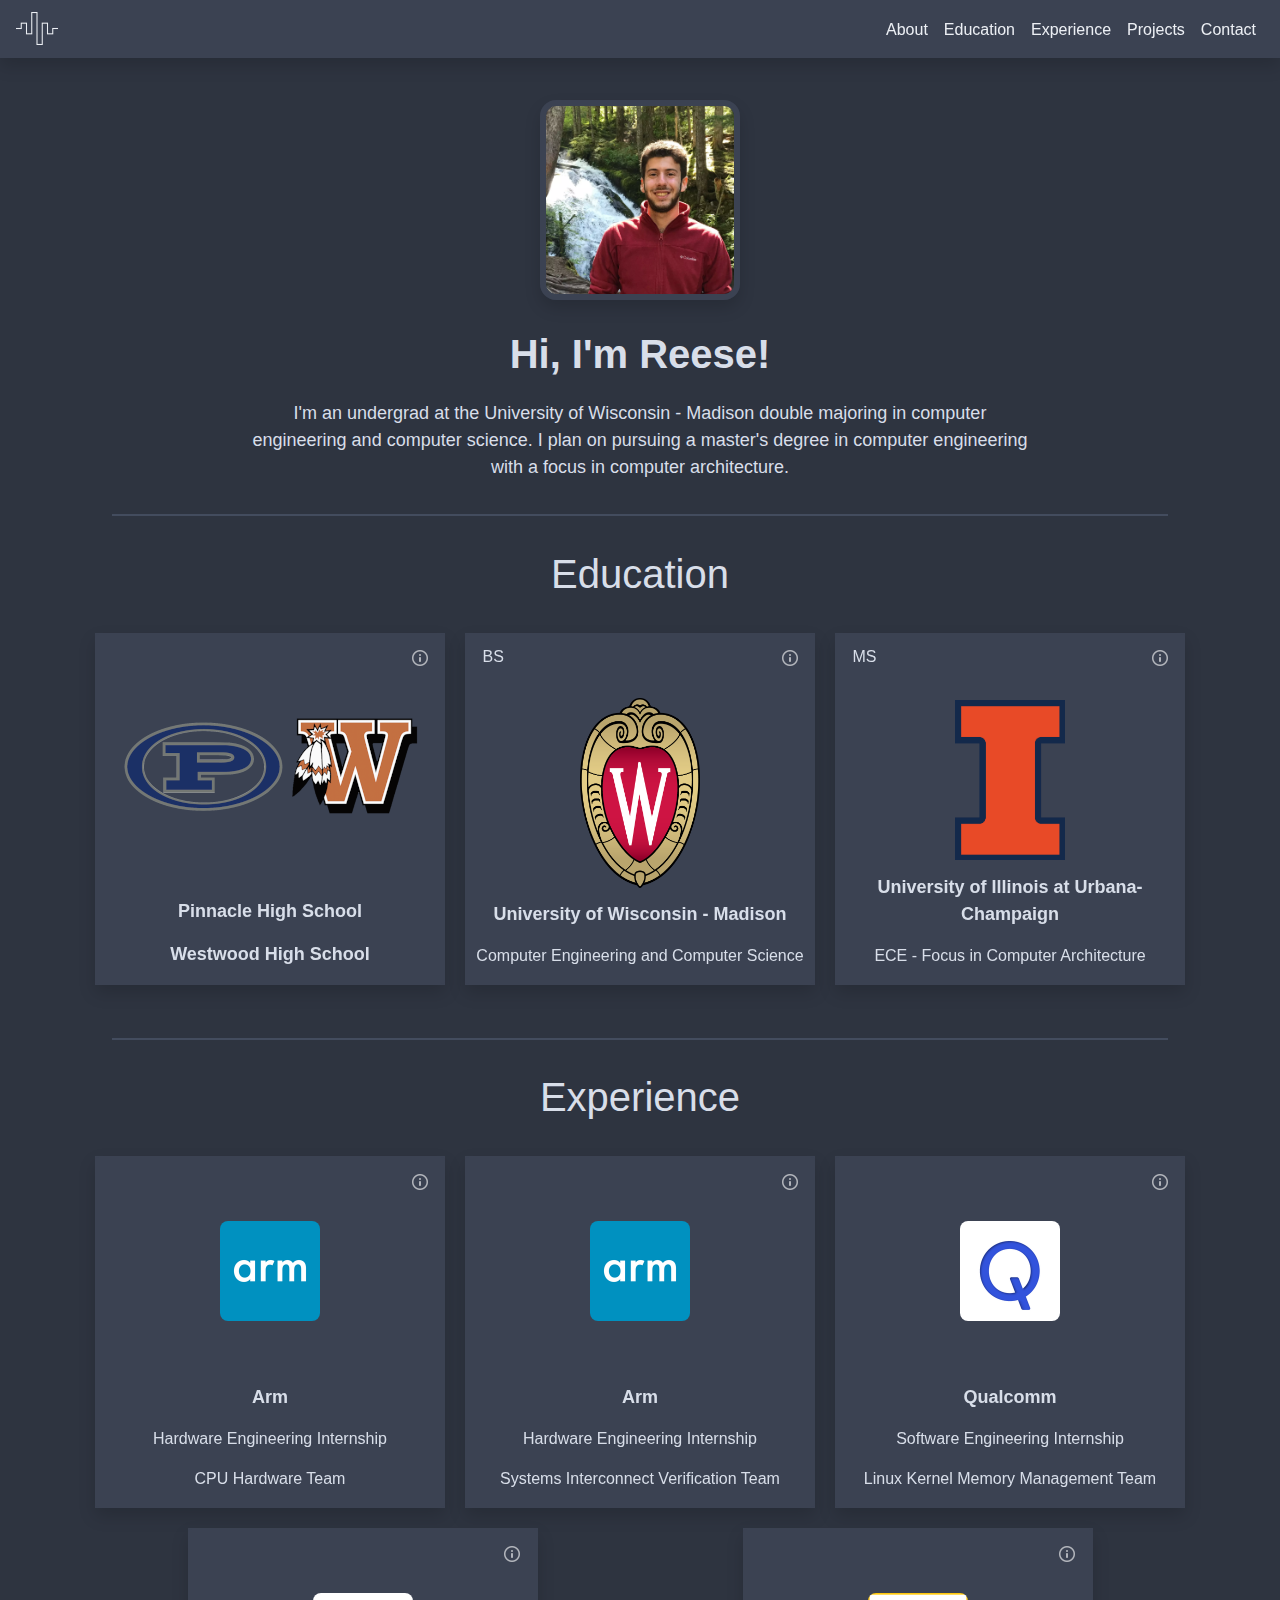
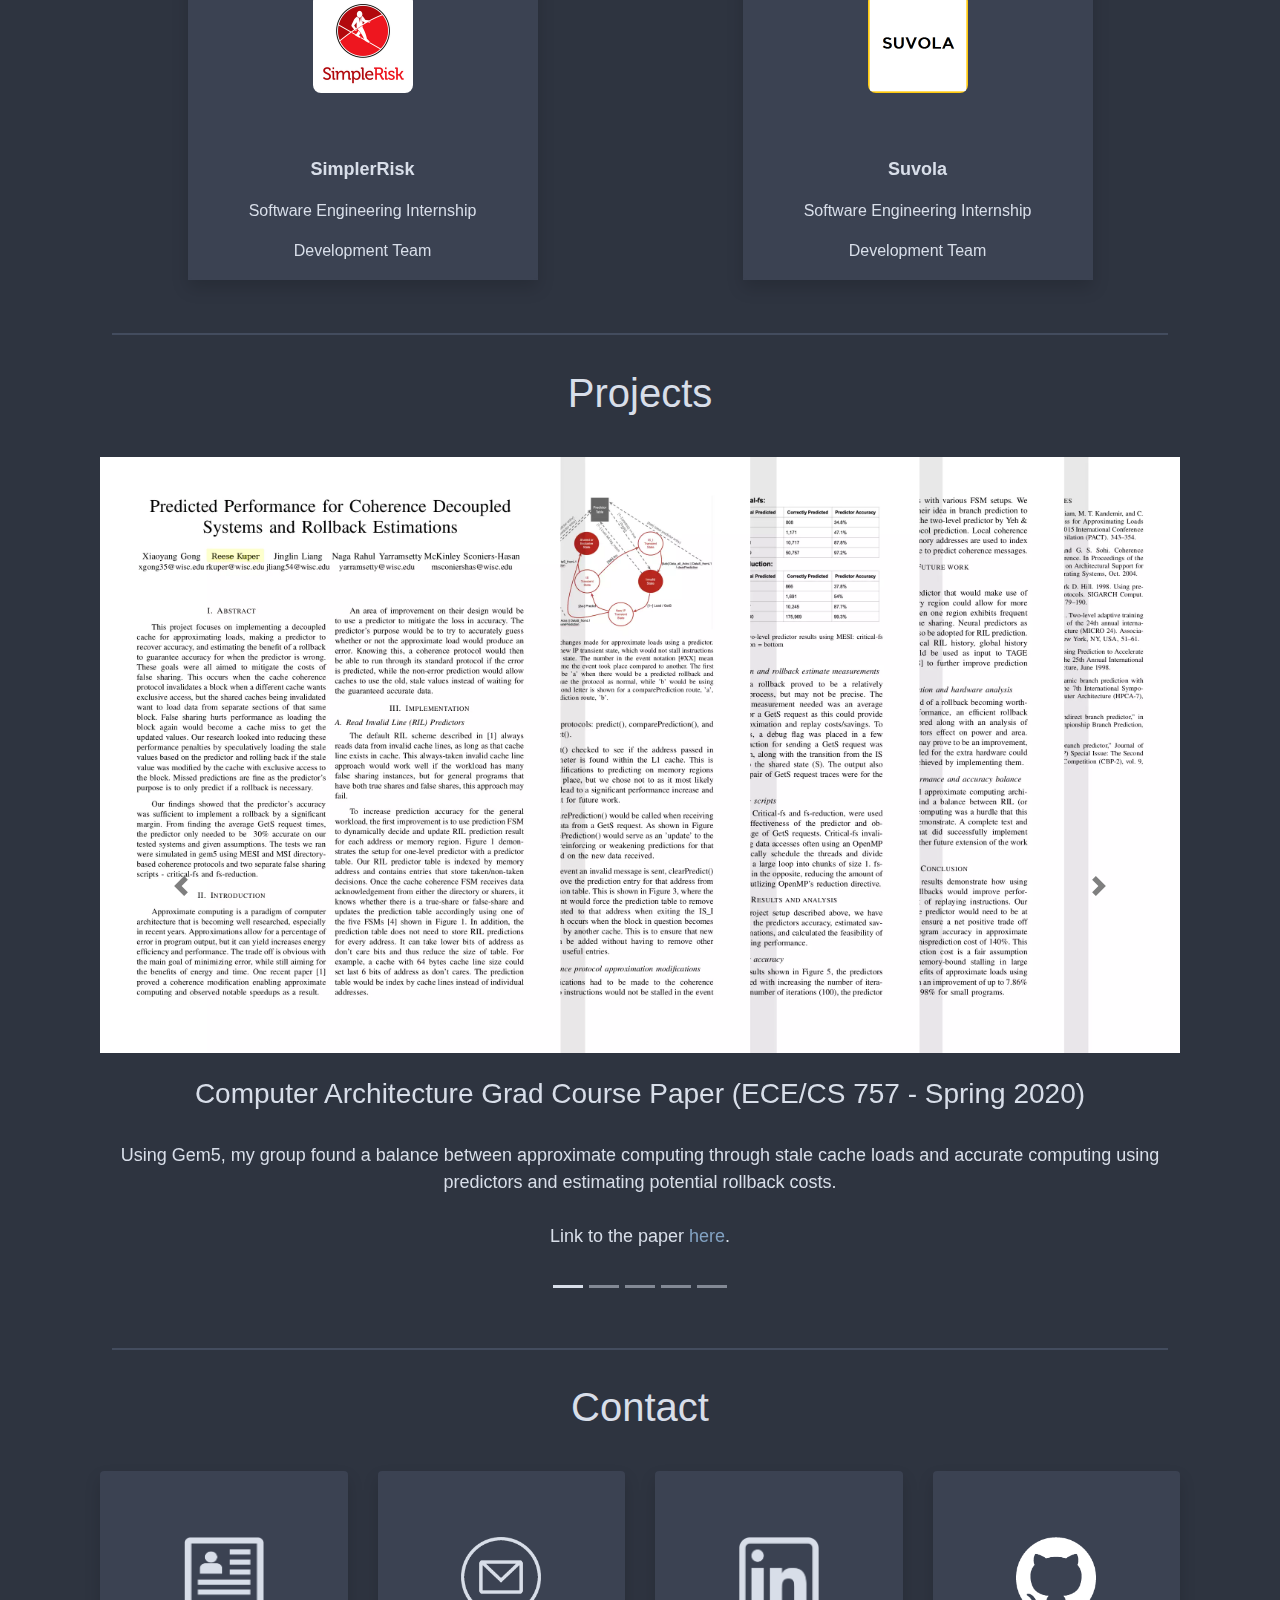
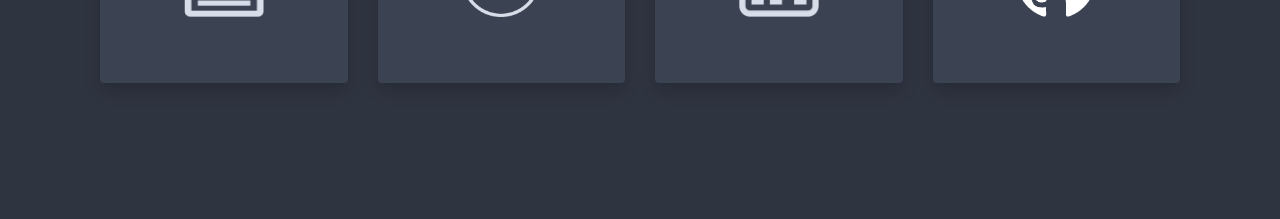
==== index.html @ 4efaf656 "Modified BS courses" ====
<!DOCTYPE html>
<html lang="en" style="scroll-behavior: smooth;">

<head>
	<title>Reese Kuper</title>
	<meta charset="utf-8">
	<meta name="viewport" content="width=device-width, initial-scale=1">
	<meta name="keywords" content="Reese, Kuper, ReeseKuper, Hardware, Software, Engineer, Intern,
	Verilog, C, Python, Arm, Qualcomm">
	<meta name="description" content="Hardware engineering student with experience in linux kernel development and interconnect hardware verification." />
	<meta name="author" content="Reese Kuper">

	<link rel="stylesheet" href="https://maxcdn.bootstrapcdn.com/bootstrap/4.5.2/css/bootstrap.min.css">
	<link rel="stylesheet" type="text/css" href="index.css">
	<link href="https://fonts.googleapis.com/css2?family=Rubik:wght@300;400;500;600;700;800&display=swap" rel="stylesheet">
	<script src="https://ajax.googleapis.com/ajax/libs/jquery/3.5.1/jquery.min.js"></script>
	<script src="https://cdnjs.cloudflare.com/ajax/libs/popper.js/1.16.0/umd/popper.min.js"></script>
	<script src="https://maxcdn.bootstrapcdn.com/bootstrap/4.5.2/js/bootstrap.min.js"></script>
	<script src="index.js"></script>
	<link rel="icon" href="images/general/icon.png">
</head>


<body style="background-color:#2e3440">
	<nav class="navbar navbar-expand-sm fixed-top shadow" style="padding: 0px auto !important;">
		<a class="navbar-brand no-hover pull-left main-bar-name" href="#" id="toTopName">
			<img src="images/general/icon.png" class="icon">
		</a>
		<button class="navbar-toggler" type="button" data-toggle="collapse"
						data-target="#collapsibleNavbar">
      <img src="images/general/navbar-toggler.png" width="15" height="15" style="margin-bottom: 3px;">
		</button>
		<div class="collapse navbar-collapse" id="collapsibleNavbar">
			<ul class="navbar-nav ml-auto">
				<li class="nav-item">
					<a class="nav-link" href="#">About</a>
				</li>
				<li class="nav-item">
					<a class="nav-link" href="#education">Education</a>
				</li>
				<li class="nav-item">
					<a class="nav-link" href="#experience">Experience</a>
				</li>
				<li class="nav-item">
					<a class="nav-link" href="#projects">Projects</a>
				</li>
				<li class="nav-item">
					<a class="nav-link" href="#contact">Contact</a>
				</li>
			</ul>
		</div>
	</nav>

	<!-- Main Container -->
	<div class="container" style="margin-top:100px">

		<!-- About Section -->
		<div class="row">
			<div class="col">
				<!-- <h1 class="col-title" id="about">About</h2> -->
				<div class="full-center">
					<img class="pic-of-me shadow" src="images/about/me.webp" height="200" width="200">
				</div>
				<div style="text-align: center;">
					<br>
					<p class="hello">Hi, I'm Reese!</p>
					<p class="about">I'm an undergrad at the University of Wisconsin - Madison
					double majoring in computer engineering and computer science. I plan on pursuing a master's
					degree in computer engineering with a focus in computer architecture.</p>
				</div>
			</div>
		</div>



		<!-- Education Section -->
		<hr class="separator">
		<div class="row">
			<div class="col">
				<h1 class="col-title" id="education">Education</h1>
				<div class="container">
					<div class="row">

						<!-- High School -->
						<div class="col-xl-4 school-box">
							<button type="button" data-toggle="collapse" href="#collapse-high-school" class="school-button shadow">
								<div class="card school-card" id="underlay-hs">
									<div class="overlay card school-card" id="overlay-hs" style="opacity: 0;">
										<p class="school-overlay-info">2013-2017</p>
										<p class="school-overlay-info">GPA: 4.000/4.000</p>
									</div>

									<div class="overlay-button" id="button-hs" onmouseout="off('overlay-hs', 'underlay-hs', 'underlay', 'button-hs');" onmouseover="on('overlay-hs', 'underlay-hs', 'underlay', 'button-hs');">
										<img src="images/general/info.png" height="16" width="16">
									</div>
									<img class="underlay" src="images/education/hs.png" width="297" height="101"
									style="margin: auto">
									<p class="school-name underlay">Pinnacle High School</p>
									<p class="school-name underlay">Westwood High School</p>
								</div>
							</button>
							<div class="collapse school-courses" id="collapse-high-school">
								<div class="card school-collapse-card card-body shadow">
									<table class="table course-table">
										<tbody>
											<tr>
												<td class="course-item">AP Physics C - Mechanics</td>
												<td class="course-item">5</td>
											</tr>
											<tr>
												<td class="course-item">AP Physics C - E&M</td>
												<td class="course-item">5</td>
											</tr>
											<tr>
												<td class="course-item">AP Physics 2</td>
												<td class="course-item">5</td>
											</tr>
											<tr>
												<td class="course-item">AP Physics 1</td>
												<td class="course-item">4</td>
											</tr>
											<tr>
												<td class="course-item">AP Calculus BC & AB Subscore</td>
												<td class="course-item">5</td>
											</tr>
											<tr>
												<td class="course-item">AP Chemistry</td>
												<td class="course-item">5</td>
											</tr>
											<tr>
												<td class="course-item">AP Statistics</td>
												<td class="course-item">5</td>
											</tr>
											<tr>
												<td class="course-item">AP Phychology</td>
												<td class="course-item">5</td>
											</tr>
										</tbody>
									</table>
								</div>
							</div>
						</div>

						<!-- Undergrad University -->
						<div class="col-xl-4 school-box">
							<button type="button" data-toggle="collapse" href="#collapse-undergrad" class="school-button shadow">
								<div class="card school-card" id="underlay-undergrad">
									<div class="overlay card school-card" id="overlay-undergrad" style="opacity: 0;">
										<p class="school-overlay-info">2017-2021</p>
										<p class="school-overlay-info">GPA: 3.876/4.000</p>
									</div>
									<div class="overlay-button" id="button-undergrad" onmouseout="off('overlay-undergrad',
													'underlay-undergrad', 'underlay', 'button-undergrad');" onmouseover="on('overlay-undergrad',
													'underlay-undergrad', 'underlay', 'button-undergrad');">
										<img src="images/general/info.png" height="16" width="16">
									</div>
									<p class="underlay" style="margin-left: 5%; margin-top: 3.4%; font-size: 16px; color: #d8dee9; text-align: left;">BS</p>
									<img class="underlay" src="images/education/uw-madison.png" width="120" height="190"
									style="margin: auto">
									<p class="school-name underlay">University of Wisconsin - Madison</p>
									<p class="school-major underlay">Computer Engineering and Computer Science</p>
								</div>
							</button>
							<div class="collapse school-courses" id="collapse-undergrad">
								<div class="card school-collapse-card card-body shadow">
									<table class="table course-table">
										<tbody>
											<tr>
												<td class="course-item">Advanced Computer Architecture 2</td>
											</tr>
											<tr>
												<td class="course-item">Computer Architecture</td>
											</tr>
											<tr>
												<td class="course-item">Digital Design and Synthesis</td>
											</tr>
											<tr>
												<td class="course-item">Parallel Programming</td>
											</tr>
											<tr>
												<td class="course-item">Operating Systems</td>
											</tr>
											<tr>
												<td class="course-item">Algorithms</td>
											</tr>
											<tr>
												<td class="course-item">Artificial Intelligence</td>
											</tr>
											<tr>
												<td class="course-item">OOP and Data Structures</td>
											</tr>
										</tbody>
									</table>
								</div>
							</div>
						</div>

						<!-- Graduate University -->
						<div class="col-xl-4 school-box">
							<button type="button" data-toggle="collapse" href="#collapse-grad" class="school-button shadow">
								<div class="card school-card" id="underlay-grad">
									<div class="overlay card school-card" id="overlay-grad" style="opacity: 0;">
										<p class="school-overlay-info">2021-2023 (Expected)</p>
										<p class="school-overlay-info">GPA: ----/4.000</p>
										<p class="school-overlay-info">Advisor: Nam Sung Kim</p>
									</div>
									<div class="overlay-button" id="button-grad" onmouseout="off('overlay-grad',
													'underlay-grad', 'underlay', 'button-grad');" onmouseover="on('overlay-grad',
													'underlay-grad', 'underlay', 'button-grad');">
										<img src="images/general/info.png" height="16" width="16">
									</div>
									<p class="underlay" style="margin-left: 5%; margin-top: 3.4%; font-size: 16px; color: #d8dee9; text-align: left;">MS</p>
									<img class="underlay" src="images/education/uiuc.png" width="110" height="160"
									style="margin: auto">
									<p class="school-name underlay">University of Illinois at Urbana-Champaign</p>
									<p class="school-major underlay">ECE - Focus in Computer Architecture</p>
								</div>
							</button>
							<div class="collapse school-courses" id="collapse-grad">
								<div class="card school-collapse-card card-body shadow">
									<table class="table course-table">
										<tbody>
											<tr>
												<td class="course-item">TBD!</td>
											</tr>
										</tbody>
									</table>
								</div>
							</div>
						</div>
					</div>
				</div>
			</div>
		</div>



		<!-- Experience Section -->
		<hr class="separator">
		<div class="row">
			<div class="col">
				<h1 class="col-title" id="experience">Experience</h1>
				<div class="container">
					<div class="row">

						<!-- Arm 2021-->
						<div class="col-xl-4 experience-box">
							<button type="button" data-toggle="collapse" href="#collapse-arm-2021" class="experience-button shadow">
								<div class="card experience-card" id="underlay-arm-2021">
									<div class="overlay card experience-card" id="overlay-arm-2021" style="opacity: 0;">
										<p class="experience-overlay-info">Summer 2021</p>
										<p class="experience-overlay-info">Austin, TX</p>
										<!-- <p class="experience-overlay-info"></p> -->
									</div>
									<div class="overlay-button" id="button-arm-2021" onmouseout="off('overlay-arm-2021',
													'underlay-arm-2021', 'underlay', 'button-arm-2021');" onmouseover="on('overlay-arm-2021',
													'underlay-arm-2021', 'underlay', 'button-arm-2021');">
										<img src="images/general/info.png" height="16" width="16">
									</div>
									<img class="underlay" src="images/experience/arm.png" width="100" height="100"
									style="margin: auto; border-radius: 8px;">
									<p class="experience-company underlay">Arm</p>
									<p class="experience-area underlay">Hardware Engineering Internship</p>
									<p class="experience-team underlay">CPU Hardware Team</p>
								</div>
							</button>
							<div class="collapse experience-collapse-list" id="collapse-arm-2021">
								<div class="card experience-collapse-card card-body shadow">
									<ul class="experience-list">
										<li class="experience-bullet">Will start in summer 2021</li>
									</ul>
								</div>
							</div>
						</div>

						<!-- Arm 2020 -->
						<div class="col-xl-4 experience-box">
							<button type="button" data-toggle="collapse" href="#collapse-arm-2020" class="experience-button shadow">
								<div class="card experience-card" id="underlay-arm-2020">
									<div class="overlay card experience-card" id="overlay-arm-2020" style="opacity: 0;">
										<p class="experience-overlay-info">Summer 2020</p>
										<p class="experience-overlay-info">Austin, TX</p>
										<p class="experience-overlay-info">System Verilog, SVA, UVM, Python, ERB Scripts, SystemC</p>
									</div>
									<div class="overlay-button" id="button-arm-2020" onmouseout="off('overlay-arm-2020',
													'underlay-arm-2020', 'underlay', 'button-arm-2020');" onmouseover="on('overlay-arm-2020',
													'underlay-arm-2020', 'underlay', 'button-arm-2020');">
										<img src="images/general/info.png" height="16" width="16">
									</div>
									<img class="underlay" src="images/experience/arm.png" width="100" height="100"
									style="margin: auto; border-radius: 8px;">
									<p class="experience-company underlay">Arm</p>
									<p class="experience-area underlay">Hardware Engineering Internship</p>
									<p class="experience-team underlay">Systems Interconnect Verification Team</p>
								</div>
							</button>
							<div class="collapse experience-collapse-list" id="collapse-arm-2020">
								<div class="card experience-collapse-card card-body shadow">
									<ul class="experience-list">
										<li class="experience-bullet">Developed python script to analyze the use of all plusargs within the UVM testbenches</li>
										<li class="experience-bullet">Scripted two githooks for file update notifications</li>
										<li class="experience-bullet">Fixed UVM register definition autogeneration for more flexible RAL models</li>
										<li class="experience-bullet">Programmed module for modeling transactions between a master device to interconnect return nodes in SystemC</li>
										<li class="experience-bullet">Formally verified round robin and LSB priority arbiters using system verilog assertions</li>
									</ul>
								</div>
							</div>
						</div>

						<!-- Qualcomm 2019 -->
						<div class="col-xl-4 experience-box">
							<button type="button" data-toggle="collapse" href="#collapse-qualcomm-2019" class="experience-button shadow">
								<div class="card experience-card" id="underlay-qualcomm-2019">
									<div class="overlay card experience-card" id="overlay-qualcomm-2019" style="opacity: 0;">
										<p class="experience-overlay-info">Summer 2019</p>
										<p class="experience-overlay-info">San Diego, CA</p>
										<p class="experience-overlay-info">Linux, Kernel, C, Python</p>
									</div>
									<div class="overlay-button" id="button-qualcomm-2019" onmouseout="off('overlay-qualcomm-2019',
													'underlay-qualcomm-2019', 'underlay', 'button-qualcomm-2019');"
																															 onmouseover="on('overlay-qualcomm-2019',
													'underlay-qualcomm-2019', 'underlay', 'button-qualcomm-2019');">
										<img src="images/general/info.png" height="16" width="16">
									</div>
									<img class="underlay" src="images/experience/qualcomm.png" width="100" height="100"
									style="margin: auto; border-radius: 8px;">
									<p class="experience-company underlay">Qualcomm</p>
									<p class="experience-area underlay">Software Engineering Internship</p>
									<p class="experience-team underlay">Linux Kernel Memory Management Team</p>
								</div>
							</button>
							<div class="collapse experience-collapse-list" id="collapse-qualcomm-2019">
								<div class="card experience-collapse-card card-body shadow">
									<ul class="experience-list">
										<li class="experience-bullet">Improved kernel ION memory allocation speeds by ~10%</li>
										<li class="experience-bullet">Analyzed the efficiency of IOVA’s use of caching and compared it with MMAP’s gap searching RBTree structure</li>
										<li class="experience-bullet">Created internal python file tracing tool for parsing Linux RAM dump binaries</li>
										<li class="experience-bullet">Worked towards shifting mmap allocations to use the mempool API</li>
									</ul>
								</div>
							</div>
						</div>

						<!-- Simplerisk 2018 -->
						<div class="col-xl-4 experience-box">
							<button type="button" data-toggle="collapse" href="#collapse-simplerisk-2018" class="experience-button shadow">
								<div class="card experience-card" id="underlay-simplerisk-2018">
									<div class="overlay card experience-card" id="overlay-simplerisk-2018" style="opacity: 0;">
										<p class="experience-overlay-info">Summer 2018</p>
										<p class="experience-overlay-info">Austin, TX</p>
										<p class="experience-overlay-info">MySQL, PHP, HTML</p>
									</div>
									<div class="overlay-button" id="button-simplerisk-2018" onmouseout="off('overlay-simplerisk-2018',
													'underlay-simplerisk-2018', 'underlay', 'button-simplerisk-2018');" onmouseover="on('overlay-simplerisk-2018',
													'underlay-simplerisk-2018', 'underlay', 'button-simplerisk-2018');">
										<img src="images/general/info.png" height="16" width="16">
									</div>
									<img class="underlay" src="images/experience/simplerisk.png" width="100" height="100"
									style="margin: auto; border-radius: 8px;">
									<p class="experience-company underlay">SimplerRisk</p>
									<p class="experience-area underlay">Software Engineering Internship</p>
									<p class="experience-team underlay">Development Team</p>
								</div>
							</button>
							<div class="collapse experience-collapse-list" id="collapse-simplerisk-2018">
								<div class="card experience-collapse-card card-body shadow">
									<ul class="experience-list">
										<li class="experience-bullet">Minor syntax and bug fixes for MySQL database queries</li>
										<li class="experience-bullet">Added explicit user-based comment permissions within page sections</li>
										<li class="experience-bullet">Worked towards updating website PHP version from 5.6 to 7.0</li>
									</ul>
								</div>
							</div>
						</div>

						<!-- Suvola 2018 -->
						<div class="col-xl-4 experience-box">
							<button type="button" data-toggle="collapse" href="#collapse-suvola-2018" class="experience-button shadow">
								<div class="card experience-card" id="underlay-suvola-2018">
									<div class="overlay card experience-card" id="overlay-suvola-2018" style="opacity: 0;">
										<p class="experience-overlay-info">Summer 2018</p>
										<p class="experience-overlay-info">Austin, TX</p>
										<p class="experience-overlay-info">Java, Patent Creation</p>
									</div>
									<div class="overlay-button" id="button-suvola-2018" onmouseout="off('overlay-suvola',
													'underlay-suvola-2018', 'underlay', 'button-suvola-2018');" onmouseover="on('overlay-suvola-2018',
													'underlay-suvola-2018', 'underlay', 'button-suvola-2018');">
										<img src="images/general/info.png" height="16" width="16">
									</div>
									<img class="underlay" src="images/experience/suvola.png" width="100" height="100"
									style="margin: auto; border-radius: 8px;">
									<p class="experience-company underlay">Suvola</p>
									<p class="experience-area underlay">Software Engineering Internship</p>
									<p class="experience-team underlay">Development Team</p>
								</div>
							</button>
							<div class="collapse experience-collapse-list" id="collapse-suvola-2018">
								<div class="card experience-collapse-card card-body shadow">
									<ul class="experience-list">
										<li class="experience-bullet">Programmed a proof of concept java backend to demonstrate the device's functionality</li>
										<li class="experience-bullet">Assisted patent creation for a cybersecurity device through flowcharts, device descriptions, and outside patent research</li>
									</ul>
								</div>
							</div>
						</div>
					</div>
				</div>
			</div>
		</div>



		<!-- Project Section -->
		<hr class="separator">
		<div class="row">
			<div class="col">
				<h1 class="col-title" id="projects">Projects</h1>
				<div class="container" style="margin-top: 40px;">
					<div class="row">
						<div class="col">

							<!-- Project Carousel -->
							<div id="projects-carousel-indicator" class="carousel slide" data-pause="hover">
								<ol class="carousel-indicators">
									<li data-target="#projects-carousel-indicator" data-slide-to="0" class="active"></li>
									<li data-target="#projects-carousel-indicator" data-slide-to="1"></li>
									<li data-target="#projects-carousel-indicator" data-slide-to="2"></li>
									<li data-target="#projects-carousel-indicator" data-slide-to="3"></li>
									<li data-target="#projects-carousel-indicator" data-slide-to="4"></li>
								</ol>
								<div class="carousel-inner">
									<div class="carousel-item active">
										<img class="d-block w-100" src="images/projects/757-paper.webp">
										<br>
										<h3 class="project-title">Computer Architecture Grad Course Paper (ECE/CS 757 - Spring 2020)</h3>
										<br>
										<p class="project-description">
											Using Gem5, my group found a balance between approximate computing through stale
											cache loads and accurate computing using predictors and estimating potential
											rollback costs.<br><br>Link to the paper
											<a href="documents/757-paper.pdf" target="_blank" class="project-download">here</a>.
										</p>
										<br><br>
									</div>
									<div class="carousel-item">
										<img class="d-block w-100" src="images/projects/552-diagram.webp">
										<br>
										<h3 class="project-title">Five Stage Pipelined CPU (ECE/CS 552 - Fall 2019)</h3>
										<br>
										<p class="project-description">
											Written in verilog, I made a five stage (IF, ID, EX, MEM, WB) pipelined CPU
											with separate 2-way set associative instruction and data caches controlled via
											a basic arbiter.<br><br>Link to block diagram
											<a href="documents/552-diagram.png" target="_blank" class="project-download">here</a>.
										</p>
										<br><br>
									</div>
									<div class="carousel-item">
										<img class="d-block w-100" src="images/projects/segway.webp">
										<br>
										<h3 class="project-title">Handleless, Self-Balancing Segway (ECE/CS 551 - Fall 2018)</h3>
										<br>
										<p class="project-description">
											Written in verilog, I helped make a handleless segway that turns based on how
											the weight is distributed on the device. Worked in a team of 3 and verified
											via simulation and code coverage.<br><br>Link to short demo video
											<a href="documents/segway-video.mp4" target="_blank" class="project-download">here</a>.
										</p>
										<br><br>
									</div>
									<div class="carousel-item">
										<img class="d-block w-100" src="images/projects/birddex.webp">
										<br>
										<h3 class="project-title"> Birddex Animal Recognition iOS App (HackNYU - Spring 2018)</h3>
										<br>
										<p class="project-description">
											Written in Swift, I made an iOS app that can recognize 6 species of birds
											and pull up wikipedia information about the one spotted. The recognition is
											based on my team's trained machine learning model using Microsoft's
											Custom Vision API.<br><br>Link to demo video
											<a href="documents/birddex.mp4" target="_blank" class="project-download">here</a>.
										</p>
										<br><br>
									</div>
									<div class="carousel-item">
										<img class="d-block w-100" src="images/projects/vimrc.webp">
										<br>
										<h3 class="project-title"> VIMRC (Updated Summer 2020)</h3>
										<br>
										<p class="project-description">
											My current .vimrc config file containing a number of useful vim plugs and
											helpful key bindings. My .tmux.conf and .zshrc files are also viewable, but
											not as interesting.<br><br>Links to
											<a href="documents/vimrc.txt" target="_blank" class="project-download">.vimrc</a>,
											<a href="documents/zshrc.txt" target="_blank" class="project-download">.zshrc</a>, and
											<a href="documents/tmux-conf.txt" target="_blank" class="project-download">.tmux.conf</a>.
										</p>
										<br><br>
									</div>
								</div>
								<a class="carousel-control-prev" href="#projects-carousel-indicator" role="button" data-slide="prev">
									<span class="carousel-control-prev-icon" aria-hidden="true"></span>
									<span class="sr-only">Previous</span>
								</a>
								<a class="carousel-control-next" href="#projects-carousel-indicator" role="button" data-slide="next">
									<span class="carousel-control-next-icon" aria-hidden="true"></span>
									<span class="sr-only">Next</span>
								</a>
							</div>
						</div>
					</div>
				</div>
			</div>
		</div>

		<!-- Contact Section -->
		<hr class="separator">
		<div class="row">
			<div class="col">
				<h1 class="col-title" id="contact">Contact</h1>
				<div class="container contact-container" style="margin-top: 40px; padding-bottom: 10%;">
					<div class="row">

						<!-- Resume Contact -->
						<div class="col-md-4 col-lg-3 contact-block">
							<a href="documents/resume.pdf" target="_blank">
								<button class="btn contact-button shadow">
									<div class="full-center contact-block">
										<img src="images/contact/resume.png" width="80" height="80">
									</div>
								</button>
							</a>
						</div>

						<!-- Email Contact -->
						<div class="col-md-4 col-lg-3 contact-block">
							<form action="mailto:reese.kuper@gmail.com" method="get" target="_blank">
								<button class="btn contact-button shadow">
									<div class="full-center contact-block">
										<img src="images/contact/email.png" width="80" height="80">
									</div>
								</button>
							</form>
						</div>

						<!-- Linkedin Contact -->
						<div class="col-md-4 col-lg-3 contact-block">
							<form action="https://www.linkedin.com/in/reese-kuper/" method="get" target="_blank">
								<button class="btn contact-button shadow">
									<div class="full-center contact-block">
										<img src="images/contact/linkedin.png" width="80" height="80">
									</div>
								</button>
							</form>
						</div>

						<!-- Github Contact -->
						<div class="col-md-4 col-lg-3 contact-block">
							<form action="https://github.com/rkuper" method="get" target="_blank">
								<button class="btn contact-button shadow">
									<div class="full-center contact-block">
										<img src="images/contact/github.png" width="80" height="80">
									</div>
								</button>
							</form>
						</div>
					</div>
				</div>
			</div>
		</div>

	</div>

</body>
</html>
---- index.css ----
/*																	*/
/*																	*/
/*			General/Navbar Section			*/
/*																	*/
/*																	*/

.main-bar-name {
	color: #eceff4;
	font-size: 23px;
	padding-top: 1px;
}

.main-bar-name:hover {
	color: #eceff4;
}

.navbar {
	background-color: #3b4252;
}

.nav-link {
	color: #d8dee9;
	font-size: 16px
}

.col-title {
	text-align: center;
	color: #d8dee9;
	margin-bottom: 35px;
}

.navbar-toggler-icon {
	background-color: #d8dee9;
}

.icon-bar {
	background-color: #d8dee9;
}

/* Custom font color for all text */
p {
	color: #d8dee9;
	font-size: 18px;
	/* font-family: 'Rubik', monospace; */
}

/* Separating line for each about section */
.separator {
	width: 95%;
	margin: auto;
	margin-top: 3%;
	margin-bottom: 3%;
	border: 1px solid #434c5e;
	color: #434c5e;
}

/* Create better color background for button */
.navbar-toggler {
	background-color: #434c5e
}

/* Underline the navbar headers */
.nav-item > a {
	position: relative;
	color: #eceff4;
	text-decoration: none;
	padding-top: 10px;
}

.nav-item > a:hover {
	color: #eceff4;
}

.nav-item > a::before {
	content: "";
	position: absolute;
	width: 100%;
	height: 2px;
	bottom: 0;
	left: 0;
	background-color: #eceff4;
	visibility: hidden;
	transform: scaleX(0);
	transition: all 0.3s ease-in-out 0s;
}

.nav-item > a:hover::before {
	visibility: visible;
	transform: scaleX(0.9);
	color: #eceff4;
}

/* Center images */
.full-center {
	display: table-cell;
	margin: auto;
	height: 200px;
	text-align: center;
	width: 10000px;
	vertical-align: middle;
}

/* Allow overlay for cards */
.overlay {
  position: absolute;
  top: 0%;
  left: 0%;
  bottom: 0;
  background: rgba(50, 50, 50, 0.1) !important;
  width: 100%;
  height: 100%;
  transition: .35s ease;
  color: #d8dee9;
  font-size: 16px;
  margin: auto;
  text-align: center;
	z-index: 2;
}

.underlay {
  transition: .35s ease;
	filter: blur(0px);
	z-index: 1;
}

.overlay-button {
	position: absolute;
	top: 3.4%;
	right: 5%;
	border-radius: 16px;
	height: 16px;
	width: 16px;
	opacity: 0.6;
	z-index: 2;
}

.overlay-button:hover {
	opacity: 1;
}



/*												*/
/*												*/
/*			About Section			*/
/*												*/
/*												*/
.pic-of-me {
	border-radius: 16px;
	border: solid 6px #3b4252;
}

.hello {
	font-size: 40px;
	font-weight: bold;
}

.about {
	width: 70%;
	margin: auto auto;
}



/*														*/
/*														*/
/*			Education Section			*/
/*														*/
/*														*/

/* School wrappers */
.school-box {
	width: 350px;
	padding-right: 0px;
	padding-left: 0px;
	display: table-cell;
	margin: 0px auto 20px auto;
	text-align: center;
	vertical-align: middle;
}

.school-card {
	background-color: #3b4252;
	color: #d8dee9;
	width: 350px;
	height: 350px;
	outline: none;
	border: none;
}

.school-collapse-card {
	background-color: #3b4252;
	padding: 10px;
	color: #d8dee9;
	width: 350px;
	outline: none;
	border: none;
}

/* Button Effects */
.school-button {
	background-color: #3b4252;
	border: none;
	padding-left: 0px;
	padding-right: 0px;
	outline: none;
}

.school-button:hover {
	background-color: #3b4252;
	border: none;
	outline: none;
}

.school-button:active {
	background-color: #3b4252;
	border: none;
	outline: none;
}

.school-button:focus {
	border: none;
	outline: none;
}

.school-name {
	text-align: center;
	font-size: 18px;
	font-weight: bold;
}

.school-major {
	text-align: center;
	font-size: 16px;
}

.school-overlay-info {
	color: #d8dee9;
	margin: auto;
	text-align: center;
	font-size: 26px;
}

.school-stats-table {
	border: none !important;
	color: #d8dee9;
	margin: 0px auto;
}

.school-gpa {
	border: none !important;
	text-align: right;
	padding-right: 20px !important;
	font-size: 16px;
}

.school-dates {
	border: none !important;
	text-align: left;
	padding-left: 20px !important;
	font-size: 16px;
}

/* Fix table border problems */
.school-courses {
	width: 350px;
	background-color: #3b4252;
	border-top: dashed 2px;
	border-color: #2e3440;
	text-align: left;
	margin: 0px auto;
}

.course-item {
	border: none !important;
	color: #d8dee9;
	padding-top: 5px !important;
	font-size: 16px;
}

.course-table {
	margin-bottom: 0px;
}



/*															*/
/*															*/
/*		  Experience Section			*/
/*														  */
/*															*/

/* School wrappers */
.experience-box {
	width: 350px;
	padding-right: 0px;
	padding-left: 0px;

	display: table-cell;
	margin: 0px auto 20px auto;
	text-align: center;
	vertical-align: middle;
}

.experience-overlay-info {
	color: #d8dee9;
	margin: auto;
	text-align: center;
	font-size: 26px;
}

.experience-card {
	background-color: #3b4252;
	color: #d8dee9;
	width: 350px;
	height: 350px;
	outline: none;
	border: none;
}

.experience-collapse-card {
	background-color: #3b4252;
	padding: 10px;
	color: #d8dee9;
	width: 350px;
	outline: none;
	border: none;
}

/* Button Effects */
.experience-button {
	background-color: #3b4252;
	border: none;
	padding-left: 0px;
	padding-right: 0px;
	outline: none;
}

.experience-button:hover {
	background-color: #3b4252;
	border: none;
	outline: none;
}

.experience-button:active {
	background-color: #3b4252;
	border: none;
	outline: none;
}

.experience-button:focus {
	border: none;
	outline: none;
}

/* Card info */
.experience-company {
	text-align: center;
	font-size: 18px;
	font-weight: bold;
}

.experience-area {
	text-align: center;
	font-size: 16px;
}

.experience-team {
	text-align: center;
	font-size: 16px;
}

.experience-stats-table {
	border: none !important;
	color: #d8dee9;
	margin: 0px auto;
}

.experience-weeks {
	border: none !important;
	text-align: right;
	padding-right: 20px !important;
	font-size: 16px;
}

.experience-date {
	border: none !important;
	text-align: left;
	padding-left: 20px !important;
	font-size: 16px;
}


/* Fix table border problems */
.experience-collapse-list {
	width: 350px;
	background-color: #3b4252;
	border-top: dashed 2px;
	border-color: #2e3440;
	text-align: left;
	margin: 0px auto;
}

.experience-list {
	padding: 10px 10px 0px 25px;
	margin: 0px;
	color: #d8dee9;
}

.experience-bullet {
	padding-bottom: 15px;
	font-size: 16px;
}



/*														*/
/*														*/
/*			Projects Section			*/
/*														*/
/*														*/

.carousel-control-prev-icon {
	background-image: url("data:image/svg+xml;charset=utf8,%3Csvg xmlns='http://www.w3.org/2000/svg' fill='%3b4252' viewBox='0 0 8 8'%3E%3Cpath d='M5.25 0l-4 4 4 4 1.5-1.5-2.5-2.5 2.5-2.5-1.5-1.5z'/%3E%3C/svg%3E") !important;
		}

.carousel-control-next-icon {
	background-image: url("data:image/svg+xml;charset=utf8,%3Csvg xmlns='http://www.w3.org/2000/svg' fill='%3b4252' viewBox='0 0 8 8'%3E%3Cpath d='M2.75 0l-1.5 1.5 2.5 2.5-2.5 2.5 1.5 1.5 4-4-4-4z'/%3E%3C/svg%3E") !important;
}

.carousel-indicators > li {
	background-color: #d8dee9;
}

.project-title {
	text-align: center;
	color: #d8dee9;
}

.project-description {
	text-align: center;
	color: #d8dee9;
}

.multi-item {
	display: inline-block !important;
}

.project-download {
	color: #81a1c1;
}

.project-download:hover {
	color: #88c0d0;
	text-decoration: none;
}


/*													*/
/*													*/
/*			Contact Section			*/
/*													*/
/*													*/

.contact-block {
	display: table-cell;
	margin: 0px auto 25px auto;
	text-align: center;
	vertical-align: middle;
}

.contact-button {
	background-color: #3b4252;
	border: none;
}



/*									*/
/*									*/
/*			DEBUG				*/
/*									*/
/*									*/
.border-debug {
	border: solid white 1px;
}
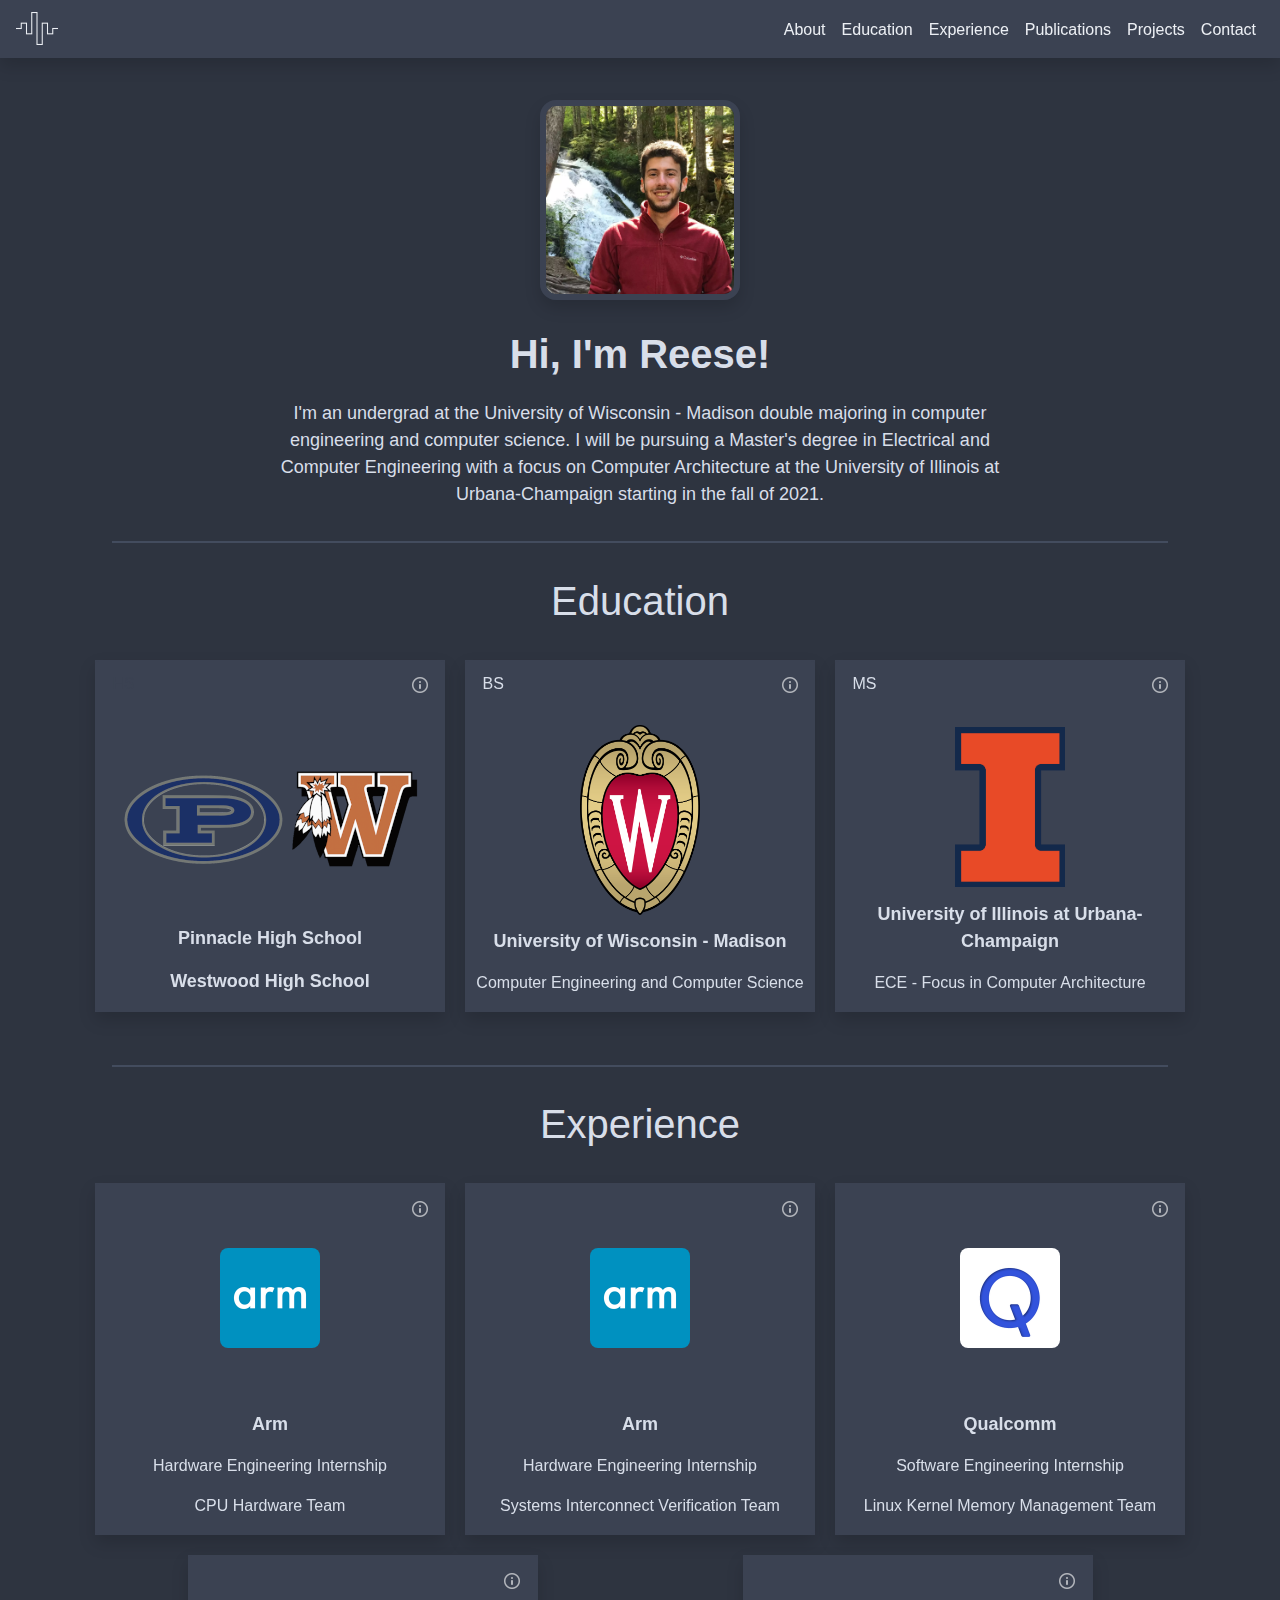
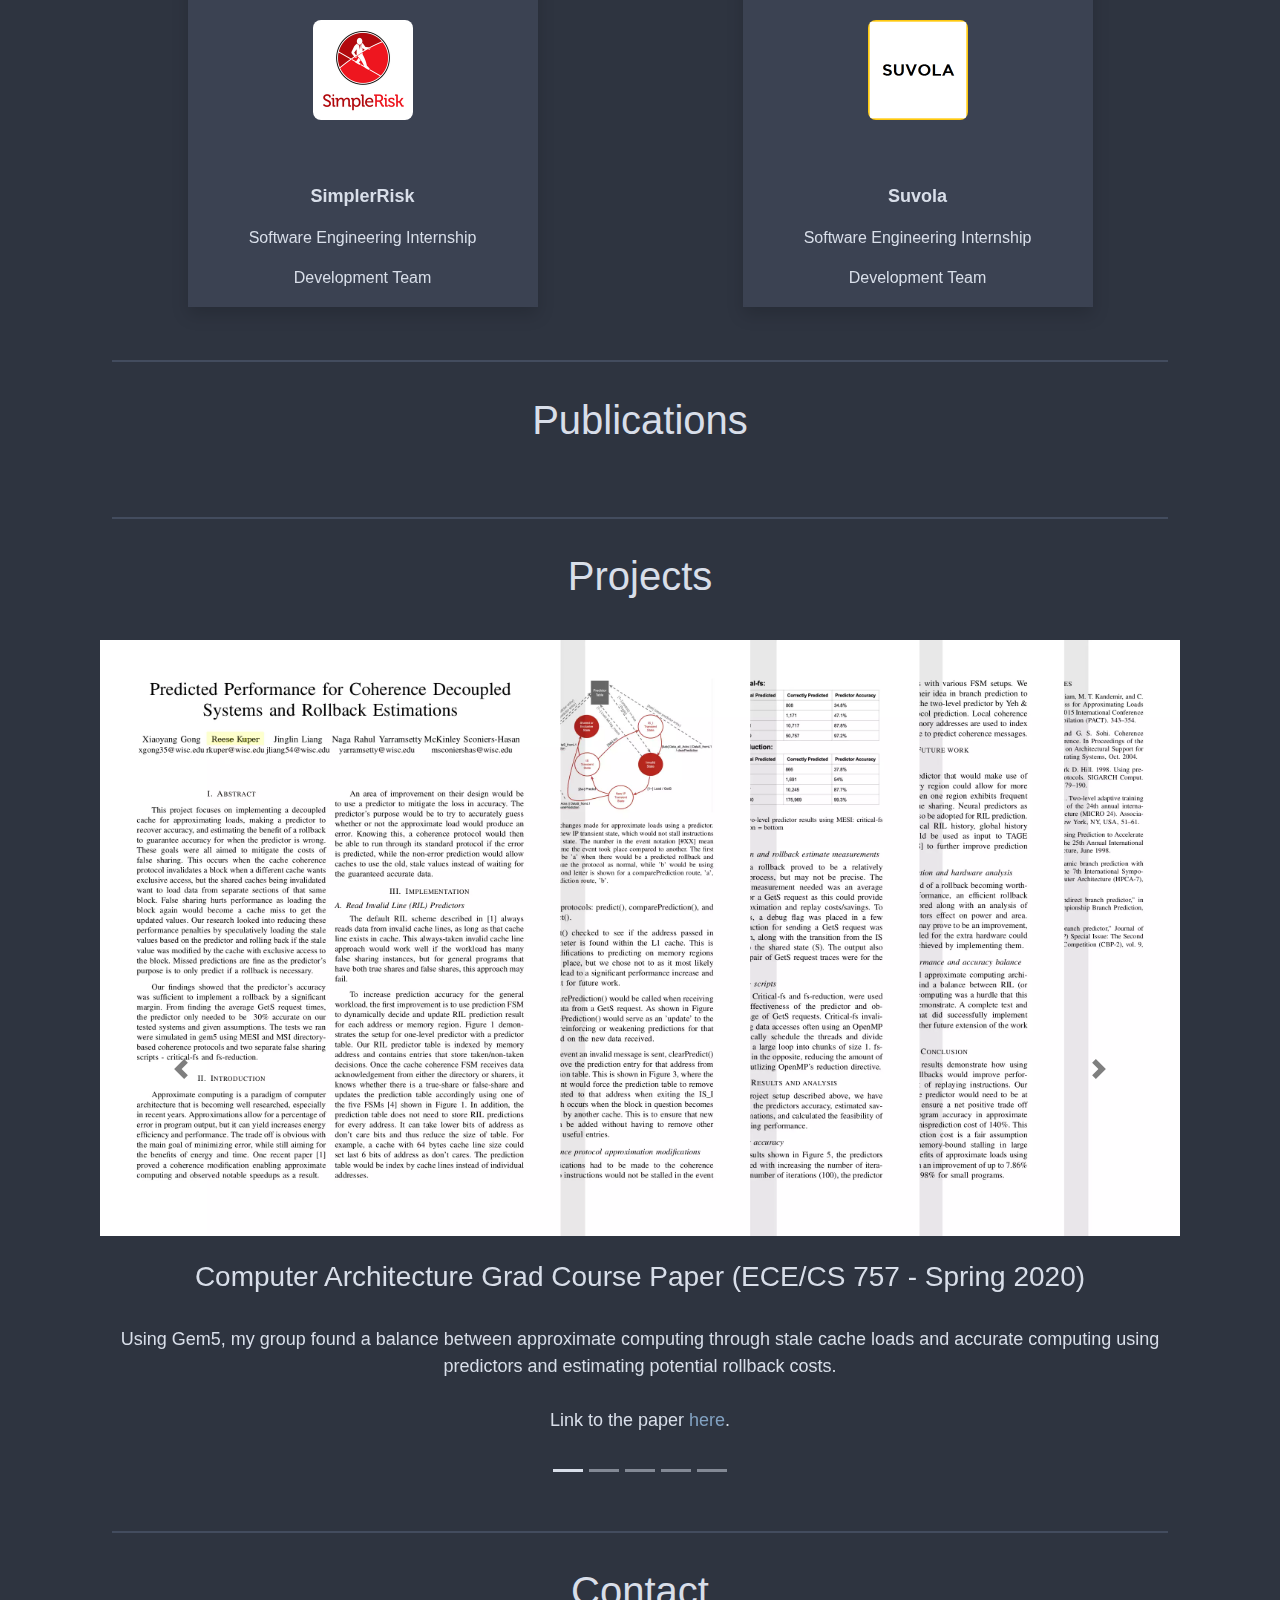
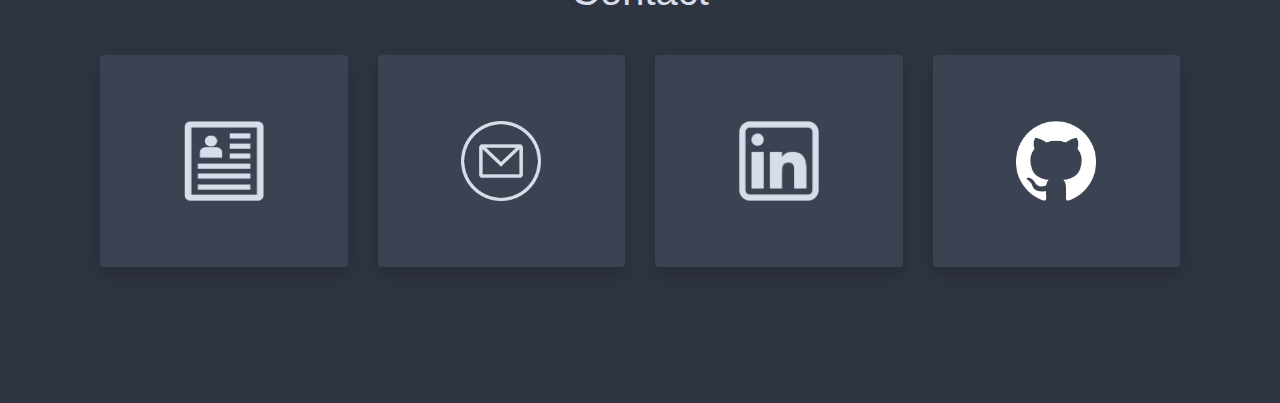
==== commit bcd6199a: "minor updates" ====
--- a/index.html
+++ b/index.html
@@ -6,8 +6,8 @@
 	<meta charset="utf-8">
 	<meta name="viewport" content="width=device-width, initial-scale=1">
 	<meta name="keywords" content="Reese, Kuper, ReeseKuper, Hardware, Software, Engineer, Intern,
-	Verilog, C, Python, Arm, Qualcomm">
-	<meta name="description" content="Hardware engineering student with experience in linux kernel development and interconnect hardware verification." />
+	Verilog, C, Python, Arm, Qualcomm, Research, Computer Architecture,">
+	<meta name="description" content="Hardware engineering student aiming for a PhD with a focus in computer architecture." />
 	<meta name="author" content="Reese Kuper">
 
 	<link rel="stylesheet" href="https://maxcdn.bootstrapcdn.com/bootstrap/4.5.2/css/bootstrap.min.css">
@@ -42,6 +42,9 @@
 					<a class="nav-link" href="#experience">Experience</a>
 				</li>
 				<li class="nav-item">
+					<a class="nav-link" href="#publications">Publications</a>
+				</li>
+				<li class="nav-item">
 					<a class="nav-link" href="#projects">Projects</a>
 				</li>
 				<li class="nav-item">
@@ -65,8 +68,10 @@
 					<br>
 					<p class="hello">Hi, I'm Reese!</p>
 					<p class="about">I'm an undergrad at the University of Wisconsin - Madison
-					double majoring in computer engineering and computer science. I plan on pursuing a master's
-					degree in computer engineering with a focus in computer architecture.</p>
+					double majoring in computer engineering and computer science. I will be pursuing
+          a Master's degree in Electrical and Computer Engineering with a focus on Computer
+          Architecture at the University of Illinois at Urbana-Champaign starting in the fall
+          of 2021.</p>
 				</div>
 			</div>
 		</div>
@@ -93,6 +98,7 @@
 									<div class="overlay-button" id="button-hs" onmouseout="off('overlay-hs', 'underlay-hs', 'underlay', 'button-hs');" onmouseover="on('overlay-hs', 'underlay-hs', 'underlay', 'button-hs');">
 										<img src="images/general/info.png" height="16" width="16">
 									</div>
+									<p class="underlay" style="margin-left: 5%; margin-top: 3.4%; font-size: 16px; color: #3b4252; text-align: left;">HS</p>
 									<img class="underlay" src="images/education/hs.png" width="297" height="101"
 									style="margin: auto">
 									<p class="school-name underlay">Pinnacle High School</p>
@@ -101,42 +107,16 @@
 							</button>
 							<div class="collapse school-courses" id="collapse-high-school">
 								<div class="card school-collapse-card card-body shadow">
-									<table class="table course-table">
-										<tbody>
-											<tr>
-												<td class="course-item">AP Physics C - Mechanics</td>
-												<td class="course-item">5</td>
-											</tr>
-											<tr>
-												<td class="course-item">AP Physics C - E&M</td>
-												<td class="course-item">5</td>
-											</tr>
-											<tr>
-												<td class="course-item">AP Physics 2</td>
-												<td class="course-item">5</td>
-											</tr>
-											<tr>
-												<td class="course-item">AP Physics 1</td>
-												<td class="course-item">4</td>
-											</tr>
-											<tr>
-												<td class="course-item">AP Calculus BC & AB Subscore</td>
-												<td class="course-item">5</td>
-											</tr>
-											<tr>
-												<td class="course-item">AP Chemistry</td>
-												<td class="course-item">5</td>
-											</tr>
-											<tr>
-												<td class="course-item">AP Statistics</td>
-												<td class="course-item">5</td>
-											</tr>
-											<tr>
-												<td class="course-item">AP Phychology</td>
-												<td class="course-item">5</td>
-											</tr>
-										</tbody>
-									</table>
+									<ul class="course-list">
+                    <li class="course-bullet"><div><span>AP Physics C - E&M</span>5</div></li>
+                    <li class="course-bullet"><div><span>AP Physics C - Mechanics</span>5</div></li>
+                    <li class="course-bullet"><div><span>AP Physics 2</span>5</div></li>
+                    <li class="course-bullet"><div><span>AP Physics 1</span>4</div></li>
+                    <li class="course-bullet"><div><span>AP Calculus BC & AB Subscore</span>5</div></li>
+                    <li class="course-bullet"><div><span>AP Chemistry</span>5</div></li>
+                    <li class="course-bullet"><div><span>AP Statistics</span>5</div></li>
+                    <li class="course-bullet"><div><span>AP Psychology</span>5</div></li>
+                  </ul>
 								</div>
 							</div>
 						</div>
@@ -163,34 +143,16 @@
 							</button>
 							<div class="collapse school-courses" id="collapse-undergrad">
 								<div class="card school-collapse-card card-body shadow">
-									<table class="table course-table">
-										<tbody>
-											<tr>
-												<td class="course-item">Advanced Computer Architecture 2</td>
-											</tr>
-											<tr>
-												<td class="course-item">Computer Architecture</td>
-											</tr>
-											<tr>
-												<td class="course-item">Digital Design and Synthesis</td>
-											</tr>
-											<tr>
-												<td class="course-item">Parallel Programming</td>
-											</tr>
-											<tr>
-												<td class="course-item">Operating Systems</td>
-											</tr>
-											<tr>
-												<td class="course-item">Algorithms</td>
-											</tr>
-											<tr>
-												<td class="course-item">Artificial Intelligence</td>
-											</tr>
-											<tr>
-												<td class="course-item">OOP and Data Structures</td>
-											</tr>
-										</tbody>
-									</table>
+									<ul class="course-list">
+										<li class="course-bullet">Advanced Computer Architecture 2</li>
+                    <li class="course-bullet">Computer Architecture</li>
+										<li class="course-bullet">Digital Design and Synthesis</li>
+										<li class="course-bullet">Parallel Programming</li>
+										<li class="course-bullet">Operating Systems</li>
+										<li class="course-bullet">Algorithms</li>
+										<li class="course-bullet">Artificial Intelligence</li>
+										<li class="course-bullet">OOP and Data Structures</li>
+									</ul>
 								</div>
 							</div>
 						</div>
@@ -218,12 +180,9 @@
 							</button>
 							<div class="collapse school-courses" id="collapse-grad">
 								<div class="card school-collapse-card card-body shadow">
-									<table class="table course-table">
-										<tbody>
-											<tr>
-												<td class="course-item">TBD!</td>
-											</tr>
-										</tbody>
+									<ul class="course-list">
+										<li class="course-bullet">Will start in Fall 2021!</li>
+									</ul>
 									</table>
 								</div>
 							</div>
@@ -267,7 +226,7 @@
 							<div class="collapse experience-collapse-list" id="collapse-arm-2021">
 								<div class="card experience-collapse-card card-body shadow">
 									<ul class="experience-list">
-										<li class="experience-bullet">Will start in summer 2021</li>
+										<li class="experience-bullet">Will start in summer 2021!</li>
 									</ul>
 								</div>
 							</div>
@@ -402,6 +361,25 @@
 									</ul>
 								</div>
 							</div>
+						</div>
+					</div>
+				</div>
+			</div>
+		</div>
+
+
+
+		<!-- Publication Section -->
+		<hr class="separator">
+		<div class="row">
+			<div class="col">
+				<h1 class="col-title" id="publications">Publications</h1>
+				<div class="container" style="margin-top: 40px;">
+					<div class="row">
+						<div class="col">
+
+
+
 						</div>
 					</div>
 				</div>
--- a/index.css
+++ b/index.css
@@ -282,6 +282,26 @@
 	margin-bottom: 0px;
 }
 
+.course-list {
+	padding: 10px 10px 0px 25px;
+	margin: 0px;
+	color: #d8dee9;
+}
+
+.course-bullet {
+	padding-bottom: 15px;
+	font-size: 16px;
+}
+
+li div {
+  text-align: right;
+  padding-right: 10px;
+}
+
+li div span {
+  float: left;
+}
+
 
 
 /*															*/
@@ -410,6 +430,30 @@
 .experience-bullet {
 	padding-bottom: 15px;
 	font-size: 16px;
+}
+
+
+
+/*					    									*/
+/*			    											*/
+/*		  Publications Section			*/
+/*							    							*/
+/*									    					*/
+
+.year {
+
+}
+
+.publication-title {
+
+}
+
+.publication-people {
+
+}
+
+.publication-conference-date {
+
 }
 
 
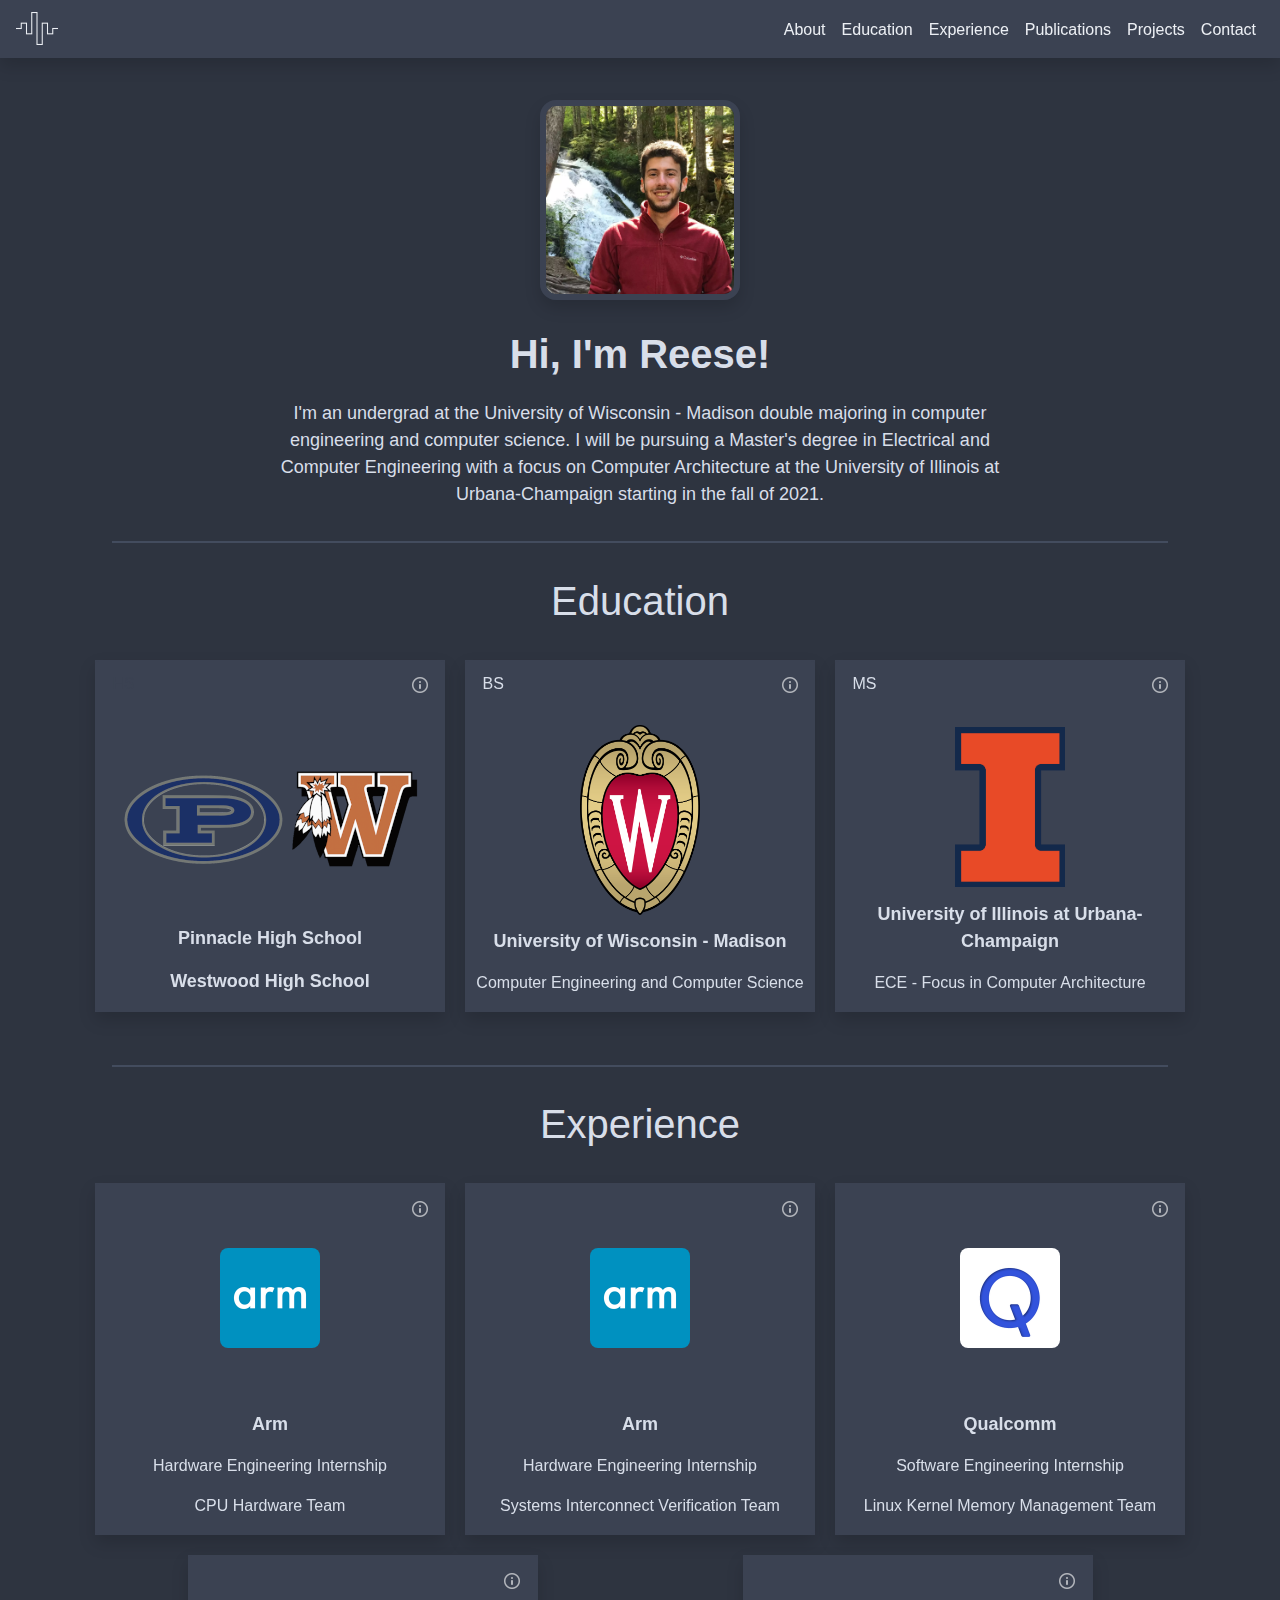
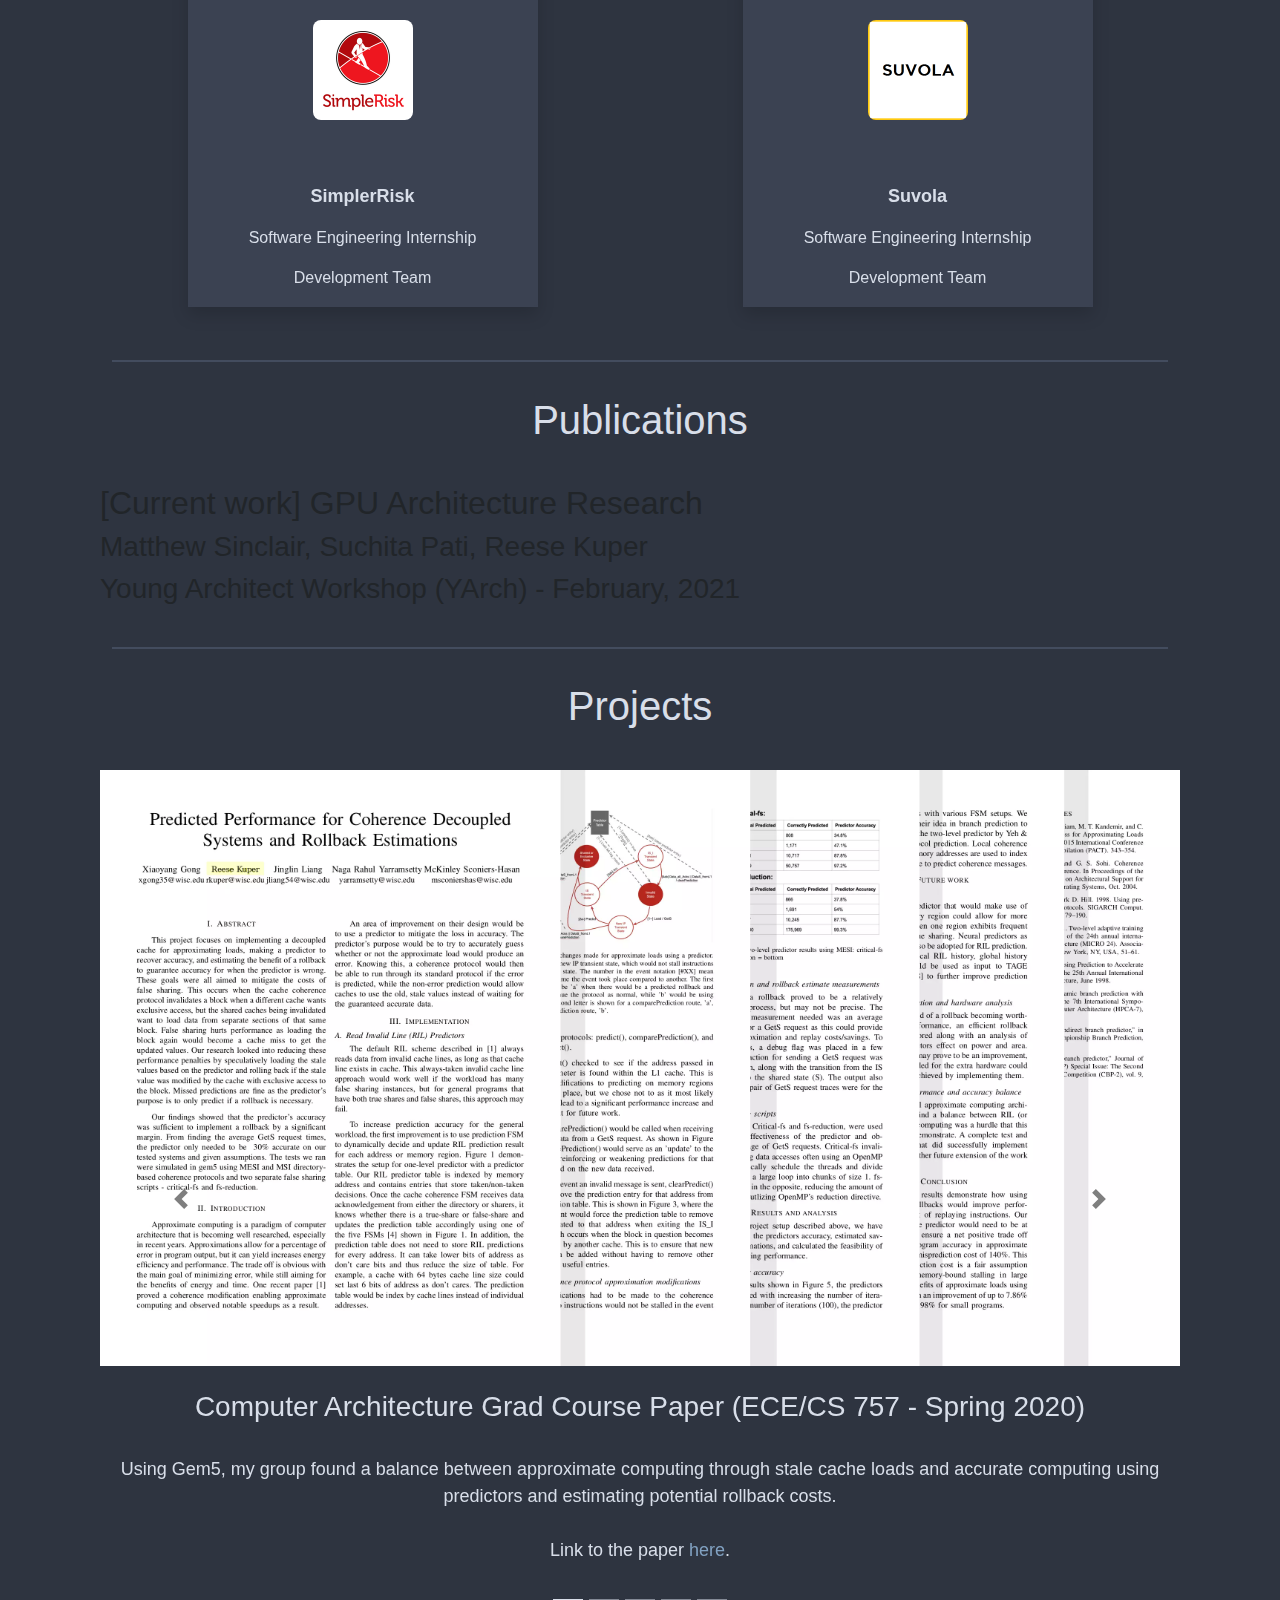
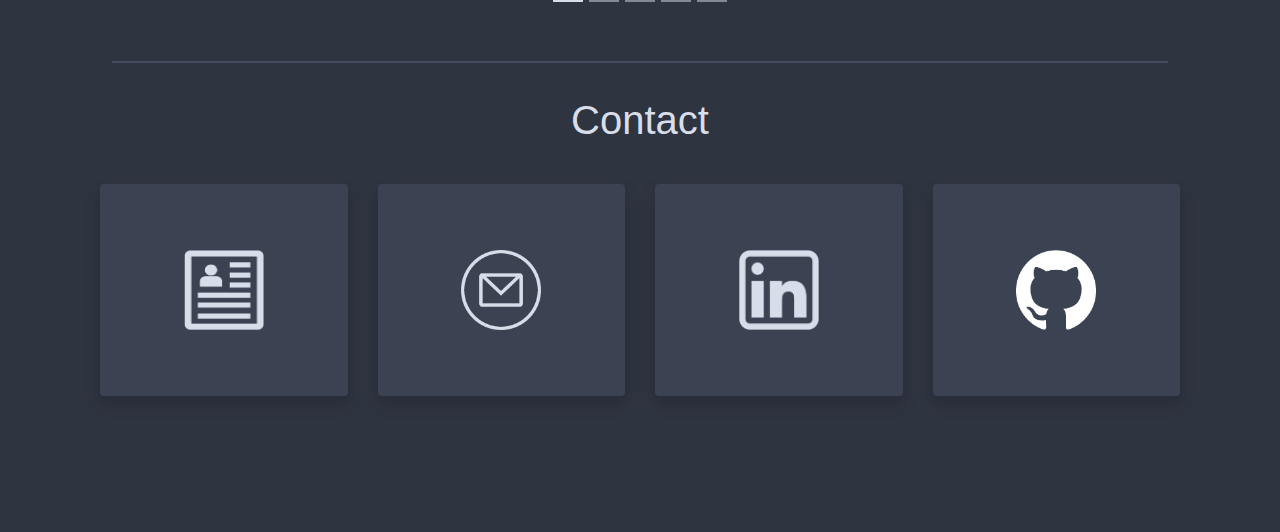
==== commit 3b3edc91: "fixed suvola info button" ====
--- a/index.html
+++ b/index.html
@@ -2,112 +2,112 @@
 <html lang="en" style="scroll-behavior: smooth;">
 
 <head>
-	<title>Reese Kuper</title>
-	<meta charset="utf-8">
-	<meta name="viewport" content="width=device-width, initial-scale=1">
-	<meta name="keywords" content="Reese, Kuper, ReeseKuper, Hardware, Software, Engineer, Intern,
-	Verilog, C, Python, Arm, Qualcomm, Research, Computer Architecture,">
-	<meta name="description" content="Hardware engineering student aiming for a PhD with a focus in computer architecture." />
-	<meta name="author" content="Reese Kuper">
-
-	<link rel="stylesheet" href="https://maxcdn.bootstrapcdn.com/bootstrap/4.5.2/css/bootstrap.min.css">
-	<link rel="stylesheet" type="text/css" href="index.css">
-	<link href="https://fonts.googleapis.com/css2?family=Rubik:wght@300;400;500;600;700;800&display=swap" rel="stylesheet">
-	<script src="https://ajax.googleapis.com/ajax/libs/jquery/3.5.1/jquery.min.js"></script>
-	<script src="https://cdnjs.cloudflare.com/ajax/libs/popper.js/1.16.0/umd/popper.min.js"></script>
-	<script src="https://maxcdn.bootstrapcdn.com/bootstrap/4.5.2/js/bootstrap.min.js"></script>
-	<script src="index.js"></script>
-	<link rel="icon" href="images/general/icon.png">
+  <title>Reese Kuper</title>
+  <meta charset="utf-8">
+  <meta name="viewport" content="width=device-width, initial-scale=1">
+  <meta name="keywords" content="Reese, Kuper, ReeseKuper, Hardware, Software, Engineer, Intern,
+  Verilog, C, Python, Arm, Qualcomm, Research, Computer Architecture,">
+  <meta name="description" content="Hardware engineering student aiming for a PhD with a focus in computer architecture." />
+  <meta name="author" content="Reese Kuper">
+
+  <link rel="stylesheet" href="https://maxcdn.bootstrapcdn.com/bootstrap/4.5.2/css/bootstrap.min.css">
+  <link rel="stylesheet" type="text/css" href="index.css">
+  <link href="https://fonts.googleapis.com/css2?family=Rubik:wght@300;400;500;600;700;800&display=swap" rel="stylesheet">
+  <script src="https://ajax.googleapis.com/ajax/libs/jquery/3.5.1/jquery.min.js"></script>
+  <script src="https://cdnjs.cloudflare.com/ajax/libs/popper.js/1.16.0/umd/popper.min.js"></script>
+  <script src="https://maxcdn.bootstrapcdn.com/bootstrap/4.5.2/js/bootstrap.min.js"></script>
+  <script src="index.js"></script>
+  <link rel="icon" href="images/general/icon.png">
 </head>
 
 
 <body style="background-color:#2e3440">
-	<nav class="navbar navbar-expand-sm fixed-top shadow" style="padding: 0px auto !important;">
-		<a class="navbar-brand no-hover pull-left main-bar-name" href="#" id="toTopName">
-			<img src="images/general/icon.png" class="icon">
-		</a>
-		<button class="navbar-toggler" type="button" data-toggle="collapse"
-						data-target="#collapsibleNavbar">
+  <nav class="navbar navbar-expand-sm fixed-top shadow" style="padding: 0px auto !important;">
+    <a class="navbar-brand no-hover pull-left main-bar-name" href="#" id="toTopName">
+      <img src="images/general/icon.png" class="icon">
+    </a>
+    <button class="navbar-toggler" type="button" data-toggle="collapse"
+            data-target="#collapsibleNavbar">
       <img src="images/general/navbar-toggler.png" width="15" height="15" style="margin-bottom: 3px;">
-		</button>
-		<div class="collapse navbar-collapse" id="collapsibleNavbar">
-			<ul class="navbar-nav ml-auto">
-				<li class="nav-item">
-					<a class="nav-link" href="#">About</a>
-				</li>
-				<li class="nav-item">
-					<a class="nav-link" href="#education">Education</a>
-				</li>
-				<li class="nav-item">
-					<a class="nav-link" href="#experience">Experience</a>
-				</li>
-				<li class="nav-item">
-					<a class="nav-link" href="#publications">Publications</a>
-				</li>
-				<li class="nav-item">
-					<a class="nav-link" href="#projects">Projects</a>
-				</li>
-				<li class="nav-item">
-					<a class="nav-link" href="#contact">Contact</a>
-				</li>
-			</ul>
-		</div>
-	</nav>
-
-	<!-- Main Container -->
-	<div class="container" style="margin-top:100px">
-
-		<!-- About Section -->
-		<div class="row">
-			<div class="col">
-				<!-- <h1 class="col-title" id="about">About</h2> -->
-				<div class="full-center">
-					<img class="pic-of-me shadow" src="images/about/me.webp" height="200" width="200">
-				</div>
-				<div style="text-align: center;">
-					<br>
-					<p class="hello">Hi, I'm Reese!</p>
-					<p class="about">I'm an undergrad at the University of Wisconsin - Madison
-					double majoring in computer engineering and computer science. I will be pursuing
+    </button>
+    <div class="collapse navbar-collapse" id="collapsibleNavbar">
+      <ul class="navbar-nav ml-auto">
+        <li class="nav-item">
+          <a class="nav-link" href="#">About</a>
+        </li>
+        <li class="nav-item">
+          <a class="nav-link" href="#education">Education</a>
+        </li>
+        <li class="nav-item">
+          <a class="nav-link" href="#experience">Experience</a>
+        </li>
+        <li class="nav-item">
+          <a class="nav-link" href="#publications">Publications</a>
+        </li>
+        <li class="nav-item">
+          <a class="nav-link" href="#projects">Projects</a>
+        </li>
+        <li class="nav-item">
+          <a class="nav-link" href="#contact">Contact</a>
+        </li>
+      </ul>
+    </div>
+  </nav>
+
+  <!-- Main Container -->
+  <div class="container" style="margin-top:100px">
+
+    <!-- About Section -->
+    <div class="row">
+      <div class="col">
+        <!-- <h1 class="col-title" id="about">About</h2> -->
+        <div class="full-center">
+          <img class="pic-of-me shadow" src="images/about/me.webp" height="200" width="200">
+        </div>
+        <div style="text-align: center;">
+          <br>
+          <p class="hello">Hi, I'm Reese!</p>
+          <p class="about">I'm an undergrad at the University of Wisconsin - Madison
+          double majoring in computer engineering and computer science. I will be pursuing
           a Master's degree in Electrical and Computer Engineering with a focus on Computer
           Architecture at the University of Illinois at Urbana-Champaign starting in the fall
           of 2021.</p>
-				</div>
-			</div>
-		</div>
-
-
-
-		<!-- Education Section -->
-		<hr class="separator">
-		<div class="row">
-			<div class="col">
-				<h1 class="col-title" id="education">Education</h1>
-				<div class="container">
-					<div class="row">
-
-						<!-- High School -->
-						<div class="col-xl-4 school-box">
-							<button type="button" data-toggle="collapse" href="#collapse-high-school" class="school-button shadow">
-								<div class="card school-card" id="underlay-hs">
-									<div class="overlay card school-card" id="overlay-hs" style="opacity: 0;">
-										<p class="school-overlay-info">2013-2017</p>
-										<p class="school-overlay-info">GPA: 4.000/4.000</p>
-									</div>
-
-									<div class="overlay-button" id="button-hs" onmouseout="off('overlay-hs', 'underlay-hs', 'underlay', 'button-hs');" onmouseover="on('overlay-hs', 'underlay-hs', 'underlay', 'button-hs');">
-										<img src="images/general/info.png" height="16" width="16">
-									</div>
-									<p class="underlay" style="margin-left: 5%; margin-top: 3.4%; font-size: 16px; color: #3b4252; text-align: left;">HS</p>
-									<img class="underlay" src="images/education/hs.png" width="297" height="101"
-									style="margin: auto">
-									<p class="school-name underlay">Pinnacle High School</p>
-									<p class="school-name underlay">Westwood High School</p>
-								</div>
-							</button>
-							<div class="collapse school-courses" id="collapse-high-school">
-								<div class="card school-collapse-card card-body shadow">
-									<ul class="course-list">
+        </div>
+      </div>
+    </div>
+
+
+
+    <!-- Education Section -->
+    <hr class="separator">
+    <div class="row">
+      <div class="col">
+        <h1 class="col-title" id="education">Education</h1>
+        <div class="container">
+          <div class="row">
+
+            <!-- High School -->
+            <div class="col-xl-4 school-box">
+              <button type="button" data-toggle="collapse" href="#collapse-high-school" class="school-button shadow">
+                <div class="card school-card" id="underlay-hs">
+                  <div class="overlay card school-card" id="overlay-hs" style="opacity: 0;">
+                    <p class="school-overlay-info">2013-2017</p>
+                    <p class="school-overlay-info">GPA: 4.000/4.000</p>
+                  </div>
+
+                  <div class="overlay-button" id="button-hs" onmouseout="off('overlay-hs', 'underlay-hs', 'underlay', 'button-hs');" onmouseover="on('overlay-hs', 'underlay-hs', 'underlay', 'button-hs');">
+                    <img src="images/general/info.png" height="16" width="16">
+                  </div>
+                  <p class="degree-type underlay" style="color: #3b4252 !important;">HS</p>
+                  <img class="underlay" src="images/education/hs.png" width="297" height="101"
+                  style="margin: auto">
+                  <p class="school-name underlay">Pinnacle High School</p>
+                  <p class="school-name underlay">Westwood High School</p>
+                </div>
+              </button>
+              <div class="collapse school-courses" id="collapse-high-school">
+                <div class="card school-collapse-card card-body shadow">
+                  <ul class="course-list">
                     <li class="course-bullet"><div><span>AP Physics C - E&M</span>5</div></li>
                     <li class="course-bullet"><div><span>AP Physics C - Mechanics</span>5</div></li>
                     <li class="course-bullet"><div><span>AP Physics 2</span>5</div></li>
@@ -117,437 +117,441 @@
                     <li class="course-bullet"><div><span>AP Statistics</span>5</div></li>
                     <li class="course-bullet"><div><span>AP Psychology</span>5</div></li>
                   </ul>
-								</div>
-							</div>
-						</div>
-
-						<!-- Undergrad University -->
-						<div class="col-xl-4 school-box">
-							<button type="button" data-toggle="collapse" href="#collapse-undergrad" class="school-button shadow">
-								<div class="card school-card" id="underlay-undergrad">
-									<div class="overlay card school-card" id="overlay-undergrad" style="opacity: 0;">
-										<p class="school-overlay-info">2017-2021</p>
-										<p class="school-overlay-info">GPA: 3.876/4.000</p>
-									</div>
-									<div class="overlay-button" id="button-undergrad" onmouseout="off('overlay-undergrad',
-													'underlay-undergrad', 'underlay', 'button-undergrad');" onmouseover="on('overlay-undergrad',
-													'underlay-undergrad', 'underlay', 'button-undergrad');">
-										<img src="images/general/info.png" height="16" width="16">
-									</div>
-									<p class="underlay" style="margin-left: 5%; margin-top: 3.4%; font-size: 16px; color: #d8dee9; text-align: left;">BS</p>
-									<img class="underlay" src="images/education/uw-madison.png" width="120" height="190"
-									style="margin: auto">
-									<p class="school-name underlay">University of Wisconsin - Madison</p>
-									<p class="school-major underlay">Computer Engineering and Computer Science</p>
-								</div>
-							</button>
-							<div class="collapse school-courses" id="collapse-undergrad">
-								<div class="card school-collapse-card card-body shadow">
-									<ul class="course-list">
-										<li class="course-bullet">Advanced Computer Architecture 2</li>
+                </div>
+              </div>
+            </div>
+
+            <!-- Undergrad University -->
+            <div class="col-xl-4 school-box">
+              <button type="button" data-toggle="collapse" href="#collapse-undergrad" class="school-button shadow">
+                <div class="card school-card" id="underlay-undergrad">
+                  <div class="overlay card school-card" id="overlay-undergrad" style="opacity: 0;">
+                    <p class="school-overlay-info">2017-2021</p>
+                    <p class="school-overlay-info">GPA: 3.876/4.000</p>
+                  </div>
+                  <div class="overlay-button" id="button-undergrad" onmouseout="off('overlay-undergrad',
+                          'underlay-undergrad', 'underlay', 'button-undergrad');" onmouseover="on('overlay-undergrad',
+                          'underlay-undergrad', 'underlay', 'button-undergrad');">
+                    <img src="images/general/info.png" height="16" width="16">
+                  </div>
+                  <p class="degree-type underlay">BS</p>
+                  <img class="underlay" src="images/education/uw-madison.png" width="120" height="190"
+                  style="margin: auto">
+                  <p class="school-name underlay">University of Wisconsin - Madison</p>
+                  <p class="school-major underlay">Computer Engineering and Computer Science</p>
+                </div>
+              </button>
+              <div class="collapse school-courses" id="collapse-undergrad">
+                <div class="card school-collapse-card card-body shadow">
+                  <ul class="course-list">
+                    <li class="course-bullet">Advanced Computer Architecture 2</li>
                     <li class="course-bullet">Computer Architecture</li>
-										<li class="course-bullet">Digital Design and Synthesis</li>
-										<li class="course-bullet">Parallel Programming</li>
-										<li class="course-bullet">Operating Systems</li>
-										<li class="course-bullet">Algorithms</li>
-										<li class="course-bullet">Artificial Intelligence</li>
-										<li class="course-bullet">OOP and Data Structures</li>
-									</ul>
-								</div>
-							</div>
-						</div>
-
-						<!-- Graduate University -->
-						<div class="col-xl-4 school-box">
-							<button type="button" data-toggle="collapse" href="#collapse-grad" class="school-button shadow">
-								<div class="card school-card" id="underlay-grad">
-									<div class="overlay card school-card" id="overlay-grad" style="opacity: 0;">
-										<p class="school-overlay-info">2021-2023 (Expected)</p>
-										<p class="school-overlay-info">GPA: ----/4.000</p>
-										<p class="school-overlay-info">Advisor: Nam Sung Kim</p>
-									</div>
-									<div class="overlay-button" id="button-grad" onmouseout="off('overlay-grad',
-													'underlay-grad', 'underlay', 'button-grad');" onmouseover="on('overlay-grad',
-													'underlay-grad', 'underlay', 'button-grad');">
-										<img src="images/general/info.png" height="16" width="16">
-									</div>
-									<p class="underlay" style="margin-left: 5%; margin-top: 3.4%; font-size: 16px; color: #d8dee9; text-align: left;">MS</p>
-									<img class="underlay" src="images/education/uiuc.png" width="110" height="160"
-									style="margin: auto">
-									<p class="school-name underlay">University of Illinois at Urbana-Champaign</p>
-									<p class="school-major underlay">ECE - Focus in Computer Architecture</p>
-								</div>
-							</button>
-							<div class="collapse school-courses" id="collapse-grad">
-								<div class="card school-collapse-card card-body shadow">
-									<ul class="course-list">
-										<li class="course-bullet">Will start in Fall 2021!</li>
-									</ul>
-									</table>
-								</div>
-							</div>
-						</div>
-					</div>
-				</div>
-			</div>
-		</div>
-
-
-
-		<!-- Experience Section -->
-		<hr class="separator">
-		<div class="row">
-			<div class="col">
-				<h1 class="col-title" id="experience">Experience</h1>
-				<div class="container">
-					<div class="row">
-
-						<!-- Arm 2021-->
-						<div class="col-xl-4 experience-box">
-							<button type="button" data-toggle="collapse" href="#collapse-arm-2021" class="experience-button shadow">
-								<div class="card experience-card" id="underlay-arm-2021">
-									<div class="overlay card experience-card" id="overlay-arm-2021" style="opacity: 0;">
-										<p class="experience-overlay-info">Summer 2021</p>
-										<p class="experience-overlay-info">Austin, TX</p>
-										<!-- <p class="experience-overlay-info"></p> -->
-									</div>
-									<div class="overlay-button" id="button-arm-2021" onmouseout="off('overlay-arm-2021',
-													'underlay-arm-2021', 'underlay', 'button-arm-2021');" onmouseover="on('overlay-arm-2021',
-													'underlay-arm-2021', 'underlay', 'button-arm-2021');">
-										<img src="images/general/info.png" height="16" width="16">
-									</div>
-									<img class="underlay" src="images/experience/arm.png" width="100" height="100"
-									style="margin: auto; border-radius: 8px;">
-									<p class="experience-company underlay">Arm</p>
-									<p class="experience-area underlay">Hardware Engineering Internship</p>
-									<p class="experience-team underlay">CPU Hardware Team</p>
-								</div>
-							</button>
-							<div class="collapse experience-collapse-list" id="collapse-arm-2021">
-								<div class="card experience-collapse-card card-body shadow">
-									<ul class="experience-list">
-										<li class="experience-bullet">Will start in summer 2021!</li>
-									</ul>
-								</div>
-							</div>
-						</div>
-
-						<!-- Arm 2020 -->
-						<div class="col-xl-4 experience-box">
-							<button type="button" data-toggle="collapse" href="#collapse-arm-2020" class="experience-button shadow">
-								<div class="card experience-card" id="underlay-arm-2020">
-									<div class="overlay card experience-card" id="overlay-arm-2020" style="opacity: 0;">
-										<p class="experience-overlay-info">Summer 2020</p>
-										<p class="experience-overlay-info">Austin, TX</p>
-										<p class="experience-overlay-info">System Verilog, SVA, UVM, Python, ERB Scripts, SystemC</p>
-									</div>
-									<div class="overlay-button" id="button-arm-2020" onmouseout="off('overlay-arm-2020',
-													'underlay-arm-2020', 'underlay', 'button-arm-2020');" onmouseover="on('overlay-arm-2020',
-													'underlay-arm-2020', 'underlay', 'button-arm-2020');">
-										<img src="images/general/info.png" height="16" width="16">
-									</div>
-									<img class="underlay" src="images/experience/arm.png" width="100" height="100"
-									style="margin: auto; border-radius: 8px;">
-									<p class="experience-company underlay">Arm</p>
-									<p class="experience-area underlay">Hardware Engineering Internship</p>
-									<p class="experience-team underlay">Systems Interconnect Verification Team</p>
-								</div>
-							</button>
-							<div class="collapse experience-collapse-list" id="collapse-arm-2020">
-								<div class="card experience-collapse-card card-body shadow">
-									<ul class="experience-list">
-										<li class="experience-bullet">Developed python script to analyze the use of all plusargs within the UVM testbenches</li>
-										<li class="experience-bullet">Scripted two githooks for file update notifications</li>
-										<li class="experience-bullet">Fixed UVM register definition autogeneration for more flexible RAL models</li>
-										<li class="experience-bullet">Programmed module for modeling transactions between a master device to interconnect return nodes in SystemC</li>
-										<li class="experience-bullet">Formally verified round robin and LSB priority arbiters using system verilog assertions</li>
-									</ul>
-								</div>
-							</div>
-						</div>
-
-						<!-- Qualcomm 2019 -->
-						<div class="col-xl-4 experience-box">
-							<button type="button" data-toggle="collapse" href="#collapse-qualcomm-2019" class="experience-button shadow">
-								<div class="card experience-card" id="underlay-qualcomm-2019">
-									<div class="overlay card experience-card" id="overlay-qualcomm-2019" style="opacity: 0;">
-										<p class="experience-overlay-info">Summer 2019</p>
-										<p class="experience-overlay-info">San Diego, CA</p>
-										<p class="experience-overlay-info">Linux, Kernel, C, Python</p>
-									</div>
-									<div class="overlay-button" id="button-qualcomm-2019" onmouseout="off('overlay-qualcomm-2019',
-													'underlay-qualcomm-2019', 'underlay', 'button-qualcomm-2019');"
-																															 onmouseover="on('overlay-qualcomm-2019',
-													'underlay-qualcomm-2019', 'underlay', 'button-qualcomm-2019');">
-										<img src="images/general/info.png" height="16" width="16">
-									</div>
-									<img class="underlay" src="images/experience/qualcomm.png" width="100" height="100"
-									style="margin: auto; border-radius: 8px;">
-									<p class="experience-company underlay">Qualcomm</p>
-									<p class="experience-area underlay">Software Engineering Internship</p>
-									<p class="experience-team underlay">Linux Kernel Memory Management Team</p>
-								</div>
-							</button>
-							<div class="collapse experience-collapse-list" id="collapse-qualcomm-2019">
-								<div class="card experience-collapse-card card-body shadow">
-									<ul class="experience-list">
-										<li class="experience-bullet">Improved kernel ION memory allocation speeds by ~10%</li>
-										<li class="experience-bullet">Analyzed the efficiency of IOVA’s use of caching and compared it with MMAP’s gap searching RBTree structure</li>
-										<li class="experience-bullet">Created internal python file tracing tool for parsing Linux RAM dump binaries</li>
-										<li class="experience-bullet">Worked towards shifting mmap allocations to use the mempool API</li>
-									</ul>
-								</div>
-							</div>
-						</div>
-
-						<!-- Simplerisk 2018 -->
-						<div class="col-xl-4 experience-box">
-							<button type="button" data-toggle="collapse" href="#collapse-simplerisk-2018" class="experience-button shadow">
-								<div class="card experience-card" id="underlay-simplerisk-2018">
-									<div class="overlay card experience-card" id="overlay-simplerisk-2018" style="opacity: 0;">
-										<p class="experience-overlay-info">Summer 2018</p>
-										<p class="experience-overlay-info">Austin, TX</p>
-										<p class="experience-overlay-info">MySQL, PHP, HTML</p>
-									</div>
-									<div class="overlay-button" id="button-simplerisk-2018" onmouseout="off('overlay-simplerisk-2018',
-													'underlay-simplerisk-2018', 'underlay', 'button-simplerisk-2018');" onmouseover="on('overlay-simplerisk-2018',
-													'underlay-simplerisk-2018', 'underlay', 'button-simplerisk-2018');">
-										<img src="images/general/info.png" height="16" width="16">
-									</div>
-									<img class="underlay" src="images/experience/simplerisk.png" width="100" height="100"
-									style="margin: auto; border-radius: 8px;">
-									<p class="experience-company underlay">SimplerRisk</p>
-									<p class="experience-area underlay">Software Engineering Internship</p>
-									<p class="experience-team underlay">Development Team</p>
-								</div>
-							</button>
-							<div class="collapse experience-collapse-list" id="collapse-simplerisk-2018">
-								<div class="card experience-collapse-card card-body shadow">
-									<ul class="experience-list">
-										<li class="experience-bullet">Minor syntax and bug fixes for MySQL database queries</li>
-										<li class="experience-bullet">Added explicit user-based comment permissions within page sections</li>
-										<li class="experience-bullet">Worked towards updating website PHP version from 5.6 to 7.0</li>
-									</ul>
-								</div>
-							</div>
-						</div>
-
-						<!-- Suvola 2018 -->
-						<div class="col-xl-4 experience-box">
-							<button type="button" data-toggle="collapse" href="#collapse-suvola-2018" class="experience-button shadow">
-								<div class="card experience-card" id="underlay-suvola-2018">
-									<div class="overlay card experience-card" id="overlay-suvola-2018" style="opacity: 0;">
-										<p class="experience-overlay-info">Summer 2018</p>
-										<p class="experience-overlay-info">Austin, TX</p>
-										<p class="experience-overlay-info">Java, Patent Creation</p>
-									</div>
-									<div class="overlay-button" id="button-suvola-2018" onmouseout="off('overlay-suvola',
-													'underlay-suvola-2018', 'underlay', 'button-suvola-2018');" onmouseover="on('overlay-suvola-2018',
-													'underlay-suvola-2018', 'underlay', 'button-suvola-2018');">
-										<img src="images/general/info.png" height="16" width="16">
-									</div>
-									<img class="underlay" src="images/experience/suvola.png" width="100" height="100"
-									style="margin: auto; border-radius: 8px;">
-									<p class="experience-company underlay">Suvola</p>
-									<p class="experience-area underlay">Software Engineering Internship</p>
-									<p class="experience-team underlay">Development Team</p>
-								</div>
-							</button>
-							<div class="collapse experience-collapse-list" id="collapse-suvola-2018">
-								<div class="card experience-collapse-card card-body shadow">
-									<ul class="experience-list">
-										<li class="experience-bullet">Programmed a proof of concept java backend to demonstrate the device's functionality</li>
-										<li class="experience-bullet">Assisted patent creation for a cybersecurity device through flowcharts, device descriptions, and outside patent research</li>
-									</ul>
-								</div>
-							</div>
-						</div>
-					</div>
-				</div>
-			</div>
-		</div>
-
-
-
-		<!-- Publication Section -->
-		<hr class="separator">
-		<div class="row">
-			<div class="col">
-				<h1 class="col-title" id="publications">Publications</h1>
-				<div class="container" style="margin-top: 40px;">
-					<div class="row">
-						<div class="col">
-
-
-
-						</div>
-					</div>
-				</div>
-			</div>
-		</div>
-
-
-
-		<!-- Project Section -->
-		<hr class="separator">
-		<div class="row">
-			<div class="col">
-				<h1 class="col-title" id="projects">Projects</h1>
-				<div class="container" style="margin-top: 40px;">
-					<div class="row">
-						<div class="col">
-
-							<!-- Project Carousel -->
-							<div id="projects-carousel-indicator" class="carousel slide" data-pause="hover">
-								<ol class="carousel-indicators">
-									<li data-target="#projects-carousel-indicator" data-slide-to="0" class="active"></li>
-									<li data-target="#projects-carousel-indicator" data-slide-to="1"></li>
-									<li data-target="#projects-carousel-indicator" data-slide-to="2"></li>
-									<li data-target="#projects-carousel-indicator" data-slide-to="3"></li>
-									<li data-target="#projects-carousel-indicator" data-slide-to="4"></li>
-								</ol>
-								<div class="carousel-inner">
-									<div class="carousel-item active">
-										<img class="d-block w-100" src="images/projects/757-paper.webp">
-										<br>
-										<h3 class="project-title">Computer Architecture Grad Course Paper (ECE/CS 757 - Spring 2020)</h3>
-										<br>
-										<p class="project-description">
-											Using Gem5, my group found a balance between approximate computing through stale
-											cache loads and accurate computing using predictors and estimating potential
-											rollback costs.<br><br>Link to the paper
-											<a href="documents/757-paper.pdf" target="_blank" class="project-download">here</a>.
-										</p>
-										<br><br>
-									</div>
-									<div class="carousel-item">
-										<img class="d-block w-100" src="images/projects/552-diagram.webp">
-										<br>
-										<h3 class="project-title">Five Stage Pipelined CPU (ECE/CS 552 - Fall 2019)</h3>
-										<br>
-										<p class="project-description">
-											Written in verilog, I made a five stage (IF, ID, EX, MEM, WB) pipelined CPU
-											with separate 2-way set associative instruction and data caches controlled via
-											a basic arbiter.<br><br>Link to block diagram
-											<a href="documents/552-diagram.png" target="_blank" class="project-download">here</a>.
-										</p>
-										<br><br>
-									</div>
-									<div class="carousel-item">
-										<img class="d-block w-100" src="images/projects/segway.webp">
-										<br>
-										<h3 class="project-title">Handleless, Self-Balancing Segway (ECE/CS 551 - Fall 2018)</h3>
-										<br>
-										<p class="project-description">
-											Written in verilog, I helped make a handleless segway that turns based on how
-											the weight is distributed on the device. Worked in a team of 3 and verified
-											via simulation and code coverage.<br><br>Link to short demo video
-											<a href="documents/segway-video.mp4" target="_blank" class="project-download">here</a>.
-										</p>
-										<br><br>
-									</div>
-									<div class="carousel-item">
-										<img class="d-block w-100" src="images/projects/birddex.webp">
-										<br>
-										<h3 class="project-title"> Birddex Animal Recognition iOS App (HackNYU - Spring 2018)</h3>
-										<br>
-										<p class="project-description">
-											Written in Swift, I made an iOS app that can recognize 6 species of birds
-											and pull up wikipedia information about the one spotted. The recognition is
-											based on my team's trained machine learning model using Microsoft's
-											Custom Vision API.<br><br>Link to demo video
-											<a href="documents/birddex.mp4" target="_blank" class="project-download">here</a>.
-										</p>
-										<br><br>
-									</div>
-									<div class="carousel-item">
-										<img class="d-block w-100" src="images/projects/vimrc.webp">
-										<br>
-										<h3 class="project-title"> VIMRC (Updated Summer 2020)</h3>
-										<br>
-										<p class="project-description">
-											My current .vimrc config file containing a number of useful vim plugs and
-											helpful key bindings. My .tmux.conf and .zshrc files are also viewable, but
-											not as interesting.<br><br>Links to
-											<a href="documents/vimrc.txt" target="_blank" class="project-download">.vimrc</a>,
-											<a href="documents/zshrc.txt" target="_blank" class="project-download">.zshrc</a>, and
-											<a href="documents/tmux-conf.txt" target="_blank" class="project-download">.tmux.conf</a>.
-										</p>
-										<br><br>
-									</div>
-								</div>
-								<a class="carousel-control-prev" href="#projects-carousel-indicator" role="button" data-slide="prev">
-									<span class="carousel-control-prev-icon" aria-hidden="true"></span>
-									<span class="sr-only">Previous</span>
-								</a>
-								<a class="carousel-control-next" href="#projects-carousel-indicator" role="button" data-slide="next">
-									<span class="carousel-control-next-icon" aria-hidden="true"></span>
-									<span class="sr-only">Next</span>
-								</a>
-							</div>
-						</div>
-					</div>
-				</div>
-			</div>
-		</div>
-
-		<!-- Contact Section -->
-		<hr class="separator">
-		<div class="row">
-			<div class="col">
-				<h1 class="col-title" id="contact">Contact</h1>
-				<div class="container contact-container" style="margin-top: 40px; padding-bottom: 10%;">
-					<div class="row">
-
-						<!-- Resume Contact -->
-						<div class="col-md-4 col-lg-3 contact-block">
-							<a href="documents/resume.pdf" target="_blank">
-								<button class="btn contact-button shadow">
-									<div class="full-center contact-block">
-										<img src="images/contact/resume.png" width="80" height="80">
-									</div>
-								</button>
-							</a>
-						</div>
-
-						<!-- Email Contact -->
-						<div class="col-md-4 col-lg-3 contact-block">
-							<form action="mailto:reese.kuper@gmail.com" method="get" target="_blank">
-								<button class="btn contact-button shadow">
-									<div class="full-center contact-block">
-										<img src="images/contact/email.png" width="80" height="80">
-									</div>
-								</button>
-							</form>
-						</div>
-
-						<!-- Linkedin Contact -->
-						<div class="col-md-4 col-lg-3 contact-block">
-							<form action="https://www.linkedin.com/in/reese-kuper/" method="get" target="_blank">
-								<button class="btn contact-button shadow">
-									<div class="full-center contact-block">
-										<img src="images/contact/linkedin.png" width="80" height="80">
-									</div>
-								</button>
-							</form>
-						</div>
-
-						<!-- Github Contact -->
-						<div class="col-md-4 col-lg-3 contact-block">
-							<form action="https://github.com/rkuper" method="get" target="_blank">
-								<button class="btn contact-button shadow">
-									<div class="full-center contact-block">
-										<img src="images/contact/github.png" width="80" height="80">
-									</div>
-								</button>
-							</form>
-						</div>
-					</div>
-				</div>
-			</div>
-		</div>
-
-	</div>
+                    <li class="course-bullet">Digital Design and Synthesis</li>
+                    <li class="course-bullet">Parallel Programming</li>
+                    <li class="course-bullet">Operating Systems</li>
+                    <li class="course-bullet">Algorithms</li>
+                    <li class="course-bullet">Artificial Intelligence</li>
+                    <li class="course-bullet">OOP and Data Structures</li>
+                  </ul>
+                </div>
+              </div>
+            </div>
+
+            <!-- Graduate University -->
+            <div class="col-xl-4 school-box">
+              <button type="button" data-toggle="collapse" href="#collapse-grad" class="school-button shadow">
+                <div class="card school-card" id="underlay-grad">
+                  <div class="overlay card school-card" id="overlay-grad" style="opacity: 0;">
+                    <p class="school-overlay-info">2021-2023 (Expected)</p>
+                    <p class="school-overlay-info">GPA: ----/4.000</p>
+                    <p class="school-overlay-info">Advisor: Nam Sung Kim</p>
+                  </div>
+                  <div class="overlay-button" id="button-grad" onmouseout="off('overlay-grad',
+                          'underlay-grad', 'underlay', 'button-grad');" onmouseover="on('overlay-grad',
+                          'underlay-grad', 'underlay', 'button-grad');">
+                    <img src="images/general/info.png" height="16" width="16">
+                  </div>
+                  <p class="degree-type underlay">MS</p>
+                  <img class="underlay" src="images/education/uiuc.png" width="110" height="160"
+                  style="margin: auto">
+                  <p class="school-name underlay">University of Illinois at Urbana-Champaign</p>
+                  <p class="school-major underlay">ECE - Focus in Computer Architecture</p>
+                </div>
+              </button>
+              <div class="collapse school-courses" id="collapse-grad">
+                <div class="card school-collapse-card card-body shadow">
+                  <ul class="course-list">
+                    <li class="course-bullet">Will start in Fall 2021!</li>
+                  </ul>
+                  </table>
+                </div>
+              </div>
+            </div>
+          </div>
+        </div>
+      </div>
+    </div>
+
+
+
+    <!-- Experience Section -->
+    <hr class="separator">
+    <div class="row">
+      <div class="col">
+        <h1 class="col-title" id="experience">Experience</h1>
+        <div class="container">
+          <div class="row">
+
+            <!-- Arm 2021-->
+            <div class="col-xl-4 experience-box">
+              <button type="button" data-toggle="collapse" href="#collapse-arm-2021" class="experience-button shadow">
+                <div class="card experience-card" id="underlay-arm-2021">
+                  <div class="overlay card experience-card" id="overlay-arm-2021" style="opacity: 0;">
+                    <p class="experience-overlay-info">Summer 2021</p>
+                    <p class="experience-overlay-info">Austin, TX</p>
+                    <!-- <p class="experience-overlay-info"></p> -->
+                  </div>
+                  <div class="overlay-button" id="button-arm-2021" onmouseout="off('overlay-arm-2021',
+                          'underlay-arm-2021', 'underlay', 'button-arm-2021');" onmouseover="on('overlay-arm-2021',
+                          'underlay-arm-2021', 'underlay', 'button-arm-2021');">
+                    <img src="images/general/info.png" height="16" width="16">
+                  </div>
+                  <img class="underlay" src="images/experience/arm.png" width="100" height="100"
+                  style="margin: auto; border-radius: 8px;">
+                  <p class="experience-company underlay">Arm</p>
+                  <p class="experience-area underlay">Hardware Engineering Internship</p>
+                  <p class="experience-team underlay">CPU Hardware Team</p>
+                </div>
+              </button>
+              <div class="collapse experience-collapse-list" id="collapse-arm-2021">
+                <div class="card experience-collapse-card card-body shadow">
+                  <ul class="experience-list">
+                    <li class="experience-bullet">Will start in summer 2021!</li>
+                  </ul>
+                </div>
+              </div>
+            </div>
+
+            <!-- Arm 2020 -->
+            <div class="col-xl-4 experience-box">
+              <button type="button" data-toggle="collapse" href="#collapse-arm-2020" class="experience-button shadow">
+                <div class="card experience-card" id="underlay-arm-2020">
+                  <div class="overlay card experience-card" id="overlay-arm-2020" style="opacity: 0;">
+                    <p class="experience-overlay-info">Summer 2020</p>
+                    <p class="experience-overlay-info">Austin, TX</p>
+                    <p class="experience-overlay-info">System Verilog, SVA, UVM, Python, ERB Scripts, SystemC</p>
+                  </div>
+                  <div class="overlay-button" id="button-arm-2020" onmouseout="off('overlay-arm-2020',
+                          'underlay-arm-2020', 'underlay', 'button-arm-2020');" onmouseover="on('overlay-arm-2020',
+                          'underlay-arm-2020', 'underlay', 'button-arm-2020');">
+                    <img src="images/general/info.png" height="16" width="16">
+                  </div>
+                  <img class="underlay" src="images/experience/arm.png" width="100" height="100"
+                  style="margin: auto; border-radius: 8px;">
+                  <p class="experience-company underlay">Arm</p>
+                  <p class="experience-area underlay">Hardware Engineering Internship</p>
+                  <p class="experience-team underlay">Systems Interconnect Verification Team</p>
+                </div>
+              </button>
+              <div class="collapse experience-collapse-list" id="collapse-arm-2020">
+                <div class="card experience-collapse-card card-body shadow">
+                  <ul class="experience-list">
+                    <li class="experience-bullet">Developed python script to analyze the use of all plusargs within the UVM testbenches</li>
+                    <li class="experience-bullet">Scripted two githooks for file update notifications</li>
+                    <li class="experience-bullet">Fixed UVM register definition autogeneration for more flexible RAL models</li>
+                    <li class="experience-bullet">Programmed module for modeling transactions between a master device to interconnect return nodes in SystemC</li>
+                    <li class="experience-bullet">Formally verified round robin and LSB priority arbiters using system verilog assertions</li>
+                  </ul>
+                </div>
+              </div>
+            </div>
+
+            <!-- Qualcomm 2019 -->
+            <div class="col-xl-4 experience-box">
+              <button type="button" data-toggle="collapse" href="#collapse-qualcomm-2019" class="experience-button shadow">
+                <div class="card experience-card" id="underlay-qualcomm-2019">
+                  <div class="overlay card experience-card" id="overlay-qualcomm-2019" style="opacity: 0;">
+                    <p class="experience-overlay-info">Summer 2019</p>
+                    <p class="experience-overlay-info">San Diego, CA</p>
+                    <p class="experience-overlay-info">Linux, Kernel, C, Python</p>
+                  </div>
+                  <div class="overlay-button" id="button-qualcomm-2019" onmouseout="off('overlay-qualcomm-2019',
+                          'underlay-qualcomm-2019', 'underlay', 'button-qualcomm-2019');"
+                                                               onmouseover="on('overlay-qualcomm-2019',
+                          'underlay-qualcomm-2019', 'underlay', 'button-qualcomm-2019');">
+                    <img src="images/general/info.png" height="16" width="16">
+                  </div>
+                  <img class="underlay" src="images/experience/qualcomm.png" width="100" height="100"
+                  style="margin: auto; border-radius: 8px;">
+                  <p class="experience-company underlay">Qualcomm</p>
+                  <p class="experience-area underlay">Software Engineering Internship</p>
+                  <p class="experience-team underlay">Linux Kernel Memory Management Team</p>
+                </div>
+              </button>
+              <div class="collapse experience-collapse-list" id="collapse-qualcomm-2019">
+                <div class="card experience-collapse-card card-body shadow">
+                  <ul class="experience-list">
+                    <li class="experience-bullet">Improved kernel ION memory allocation speeds by ~10%</li>
+                    <li class="experience-bullet">Analyzed the efficiency of IOVA’s use of caching and compared it with MMAP’s gap searching RBTree structure</li>
+                    <li class="experience-bullet">Created internal python file tracing tool for parsing Linux RAM dump binaries</li>
+                    <li class="experience-bullet">Worked towards shifting mmap allocations to use the mempool API</li>
+                  </ul>
+                </div>
+              </div>
+            </div>
+
+            <!-- Simplerisk 2018 -->
+            <div class="col-xl-4 experience-box">
+              <button type="button" data-toggle="collapse" href="#collapse-simplerisk-2018" class="experience-button shadow">
+                <div class="card experience-card" id="underlay-simplerisk-2018">
+                  <div class="overlay card experience-card" id="overlay-simplerisk-2018" style="opacity: 0;">
+                    <p class="experience-overlay-info">Summer 2018</p>
+                    <p class="experience-overlay-info">Austin, TX</p>
+                    <p class="experience-overlay-info">MySQL, PHP, HTML</p>
+                  </div>
+                  <div class="overlay-button" id="button-simplerisk-2018" onmouseout="off('overlay-simplerisk-2018',
+                          'underlay-simplerisk-2018', 'underlay', 'button-simplerisk-2018');" onmouseover="on('overlay-simplerisk-2018',
+                          'underlay-simplerisk-2018', 'underlay', 'button-simplerisk-2018');">
+                    <img src="images/general/info.png" height="16" width="16">
+                  </div>
+                  <img class="underlay" src="images/experience/simplerisk.png" width="100" height="100"
+                  style="margin: auto; border-radius: 8px;">
+                  <p class="experience-company underlay">SimplerRisk</p>
+                  <p class="experience-area underlay">Software Engineering Internship</p>
+                  <p class="experience-team underlay">Development Team</p>
+                </div>
+              </button>
+              <div class="collapse experience-collapse-list" id="collapse-simplerisk-2018">
+                <div class="card experience-collapse-card card-body shadow">
+                  <ul class="experience-list">
+                    <li class="experience-bullet">Minor syntax and bug fixes for MySQL database queries</li>
+                    <li class="experience-bullet">Added explicit user-based comment permissions within page sections</li>
+                    <li class="experience-bullet">Worked towards updating website PHP version from 5.6 to 7.0</li>
+                  </ul>
+                </div>
+              </div>
+            </div>
+
+            <!-- Suvola 2018 -->
+            <div class="col-xl-4 experience-box">
+              <button type="button" data-toggle="collapse" href="#collapse-suvola-2018" class="experience-button shadow">
+                <div class="card experience-card" id="underlay-suvola-2018">
+                  <div class="overlay card experience-card" id="overlay-suvola-2018" style="opacity: 0;">
+                    <p class="experience-overlay-info">Summer 2018</p>
+                    <p class="experience-overlay-info">Austin, TX</p>
+                    <p class="experience-overlay-info">Java, Patent Creation</p>
+                  </div>
+                  <div class="overlay-button" id="button-suvola-2018" onmouseout="off('overlay-suvola-2018',
+                          'underlay-suvola-2018', 'underlay', 'button-suvola-2018');" onmouseover="on('overlay-suvola-2018',
+                          'underlay-suvola-2018', 'underlay', 'button-suvola-2018');">
+                    <img src="images/general/info.png" height="16" width="16">
+                  </div>
+                  <img class="underlay" src="images/experience/suvola.png" width="100" height="100"
+                  style="margin: auto; border-radius: 8px;">
+                  <p class="experience-company underlay">Suvola</p>
+                  <p class="experience-area underlay">Software Engineering Internship</p>
+                  <p class="experience-team underlay">Development Team</p>
+                </div>
+              </button>
+              <div class="collapse experience-collapse-list" id="collapse-suvola-2018">
+                <div class="card experience-collapse-card card-body shadow">
+                  <ul class="experience-list">
+                    <li class="experience-bullet">Programmed a proof of concept java backend to demonstrate the device's functionality</li>
+                    <li class="experience-bullet">Assisted patent creation for a cybersecurity device through flowcharts, device descriptions, and outside patent research</li>
+                  </ul>
+                </div>
+              </div>
+            </div>
+          </div>
+        </div>
+      </div>
+    </div>
+
+
+
+    <!-- Publication Section -->
+    <hr class="separator">
+    <div class="row">
+      <div class="col">
+        <h1 class="col-title" id="publications">Publications</h1>
+        <div class="container" style="margin-top: 40px;">
+          <div class="row">
+            <div class="col">
+              <h2 class="publication-title">[Current work] GPU Architecture Research</h2>
+              <h3 class="publication-people">Matthew Sinclair, Suchita Pati, Reese Kuper</h3>
+              <h3 class="publication-conference-date">Young Architect Workshop (YArch) - February, 2021</h3>
+
+
+
+
+            </div>
+          </div>
+        </div>
+      </div>
+    </div>
+
+
+
+    <!-- Project Section -->
+    <hr class="separator">
+    <div class="row">
+      <div class="col">
+        <h1 class="col-title" id="projects">Projects</h1>
+        <div class="container" style="margin-top: 40px;">
+          <div class="row">
+            <div class="col">
+
+              <!-- Project Carousel -->
+              <div id="projects-carousel-indicator" class="carousel slide" data-pause="hover">
+                <ol class="carousel-indicators">
+                  <li data-target="#projects-carousel-indicator" data-slide-to="0" class="active"></li>
+                  <li data-target="#projects-carousel-indicator" data-slide-to="1"></li>
+                  <li data-target="#projects-carousel-indicator" data-slide-to="2"></li>
+                  <li data-target="#projects-carousel-indicator" data-slide-to="3"></li>
+                  <li data-target="#projects-carousel-indicator" data-slide-to="4"></li>
+                </ol>
+                <div class="carousel-inner">
+                  <div class="carousel-item active">
+                    <img class="d-block w-100" src="images/projects/757-paper.webp">
+                    <br>
+                    <h3 class="project-title">Computer Architecture Grad Course Paper (ECE/CS 757 - Spring 2020)</h3>
+                    <br>
+                    <p class="project-description">
+                      Using Gem5, my group found a balance between approximate computing through stale
+                      cache loads and accurate computing using predictors and estimating potential
+                      rollback costs.<br><br>Link to the paper
+                      <a href="documents/757-paper.pdf" target="_blank" class="project-download">here</a>.
+                    </p>
+                    <br><br>
+                  </div>
+                  <div class="carousel-item">
+                    <img class="d-block w-100" src="images/projects/552-diagram.webp">
+                    <br>
+                    <h3 class="project-title">Five Stage Pipelined CPU (ECE/CS 552 - Fall 2019)</h3>
+                    <br>
+                    <p class="project-description">
+                      Written in verilog, I made a five stage (IF, ID, EX, MEM, WB) pipelined CPU
+                      with separate 2-way set associative instruction and data caches controlled via
+                      a basic arbiter.<br><br>Link to block diagram
+                      <a href="documents/552-diagram.png" target="_blank" class="project-download">here</a>.
+                    </p>
+                    <br><br>
+                  </div>
+                  <div class="carousel-item">
+                    <img class="d-block w-100" src="images/projects/segway.webp">
+                    <br>
+                    <h3 class="project-title">Handleless, Self-Balancing Segway (ECE/CS 551 - Fall 2018)</h3>
+                    <br>
+                    <p class="project-description">
+                      Written in verilog, I helped make a handleless segway that turns based on how
+                      the weight is distributed on the device. Worked in a team of 3 and verified
+                      via simulation and code coverage.<br><br>Link to short demo video
+                      <a href="documents/segway-video.mp4" target="_blank" class="project-download">here</a>.
+                    </p>
+                    <br><br>
+                  </div>
+                  <div class="carousel-item">
+                    <img class="d-block w-100" src="images/projects/birddex.webp">
+                    <br>
+                    <h3 class="project-title"> Birddex Animal Recognition iOS App (HackNYU - Spring 2018)</h3>
+                    <br>
+                    <p class="project-description">
+                      Written in Swift, I made an iOS app that can recognize 6 species of birds
+                      and pull up wikipedia information about the one spotted. The recognition is
+                      based on my team's trained machine learning model using Microsoft's
+                      Custom Vision API.<br><br>Link to demo video
+                      <a href="documents/birddex.mp4" target="_blank" class="project-download">here</a>.
+                    </p>
+                    <br><br>
+                  </div>
+                  <div class="carousel-item">
+                    <img class="d-block w-100" src="images/projects/vimrc.webp">
+                    <br>
+                    <h3 class="project-title"> VIMRC (Updated Summer 2020)</h3>
+                    <br>
+                    <p class="project-description">
+                      My current .vimrc config file containing a number of useful vim plugs and
+                      helpful key bindings. My .tmux.conf and .zshrc files are also viewable, but
+                      not as interesting.<br><br>Links to
+                      <a href="documents/vimrc.txt" target="_blank" class="project-download">.vimrc</a>,
+                      <a href="documents/zshrc.txt" target="_blank" class="project-download">.zshrc</a>, and
+                      <a href="documents/tmux-conf.txt" target="_blank" class="project-download">.tmux.conf</a>.
+                    </p>
+                    <br><br>
+                  </div>
+                </div>
+                <a class="carousel-control-prev" href="#projects-carousel-indicator" role="button" data-slide="prev">
+                  <span class="carousel-control-prev-icon" aria-hidden="true"></span>
+                  <span class="sr-only">Previous</span>
+                </a>
+                <a class="carousel-control-next" href="#projects-carousel-indicator" role="button" data-slide="next">
+                  <span class="carousel-control-next-icon" aria-hidden="true"></span>
+                  <span class="sr-only">Next</span>
+                </a>
+              </div>
+            </div>
+          </div>
+        </div>
+      </div>
+    </div>
+
+    <!-- Contact Section -->
+    <hr class="separator">
+    <div class="row">
+      <div class="col">
+        <h1 class="col-title" id="contact">Contact</h1>
+        <div class="container contact-container" style="margin-top: 40px; padding-bottom: 10%;">
+          <div class="row">
+
+            <!-- Resume Contact -->
+            <div class="col-md-4 col-lg-3 contact-block">
+              <a href="documents/resume.pdf" target="_blank">
+                <button class="btn contact-button shadow">
+                  <div class="full-center contact-block">
+                    <img src="images/contact/resume.png" width="80" height="80">
+                  </div>
+                </button>
+              </a>
+            </div>
+
+            <!-- Email Contact -->
+            <div class="col-md-4 col-lg-3 contact-block">
+              <form action="mailto:reese.kuper@gmail.com" method="get" target="_blank">
+                <button class="btn contact-button shadow">
+                  <div class="full-center contact-block">
+                    <img src="images/contact/email.png" width="80" height="80">
+                  </div>
+                </button>
+              </form>
+            </div>
+
+            <!-- Linkedin Contact -->
+            <div class="col-md-4 col-lg-3 contact-block">
+              <form action="https://www.linkedin.com/in/reese-kuper/" method="get" target="_blank">
+                <button class="btn contact-button shadow">
+                  <div class="full-center contact-block">
+                    <img src="images/contact/linkedin.png" width="80" height="80">
+                  </div>
+                </button>
+              </form>
+            </div>
+
+            <!-- Github Contact -->
+            <div class="col-md-4 col-lg-3 contact-block">
+              <form action="https://github.com/rkuper" method="get" target="_blank">
+                <button class="btn contact-button shadow">
+                  <div class="full-center contact-block">
+                    <img src="images/contact/github.png" width="80" height="80">
+                  </div>
+                </button>
+              </form>
+            </div>
+          </div>
+        </div>
+      </div>
+    </div>
+
+  </div>
 
 </body>
 </html>
--- a/index.css
+++ b/index.css
@@ -197,6 +197,14 @@
 	border: none;
 }
 
+.degree-type {
+  margin-left: 5%;
+  margin-top: 3.4%;
+  font-size: 16px;
+  color: #d8dee9;
+  text-align: left;
+}
+
 /* Button Effects */
 .school-button {
 	background-color: #3b4252;
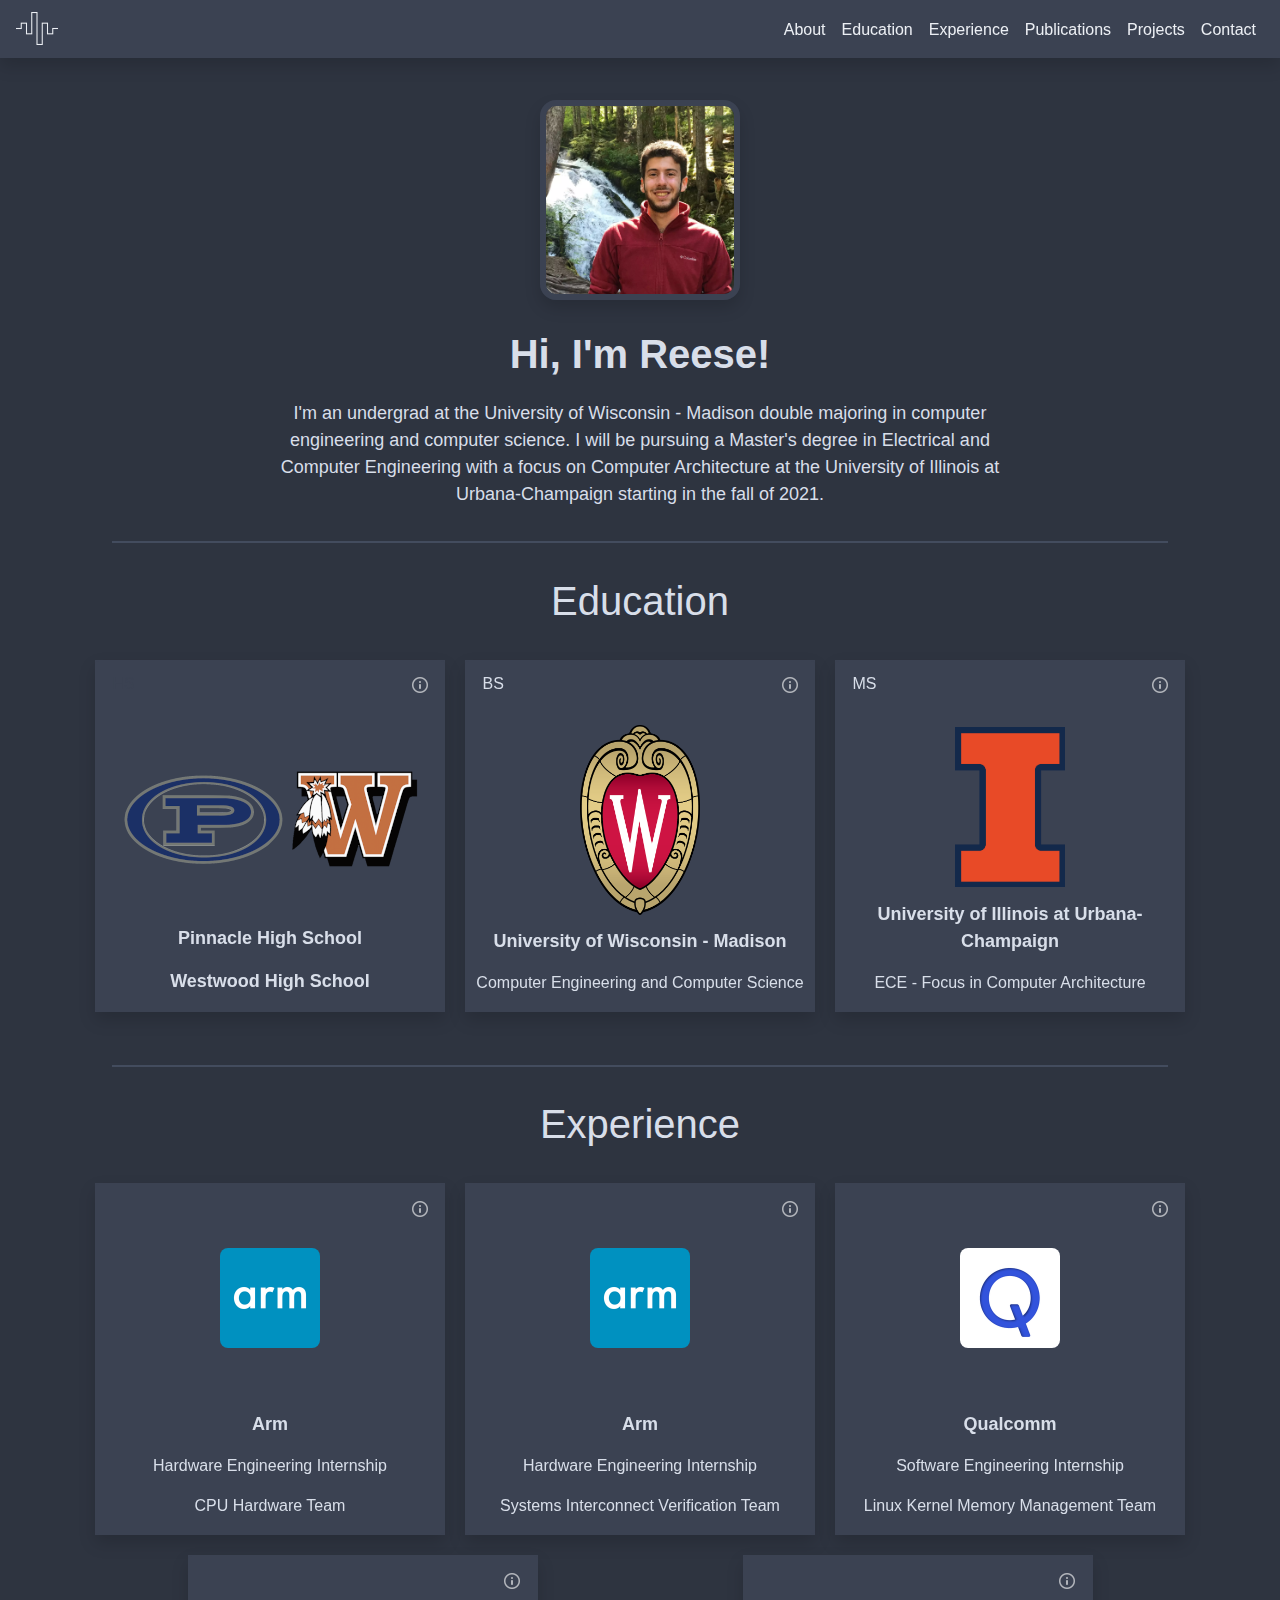
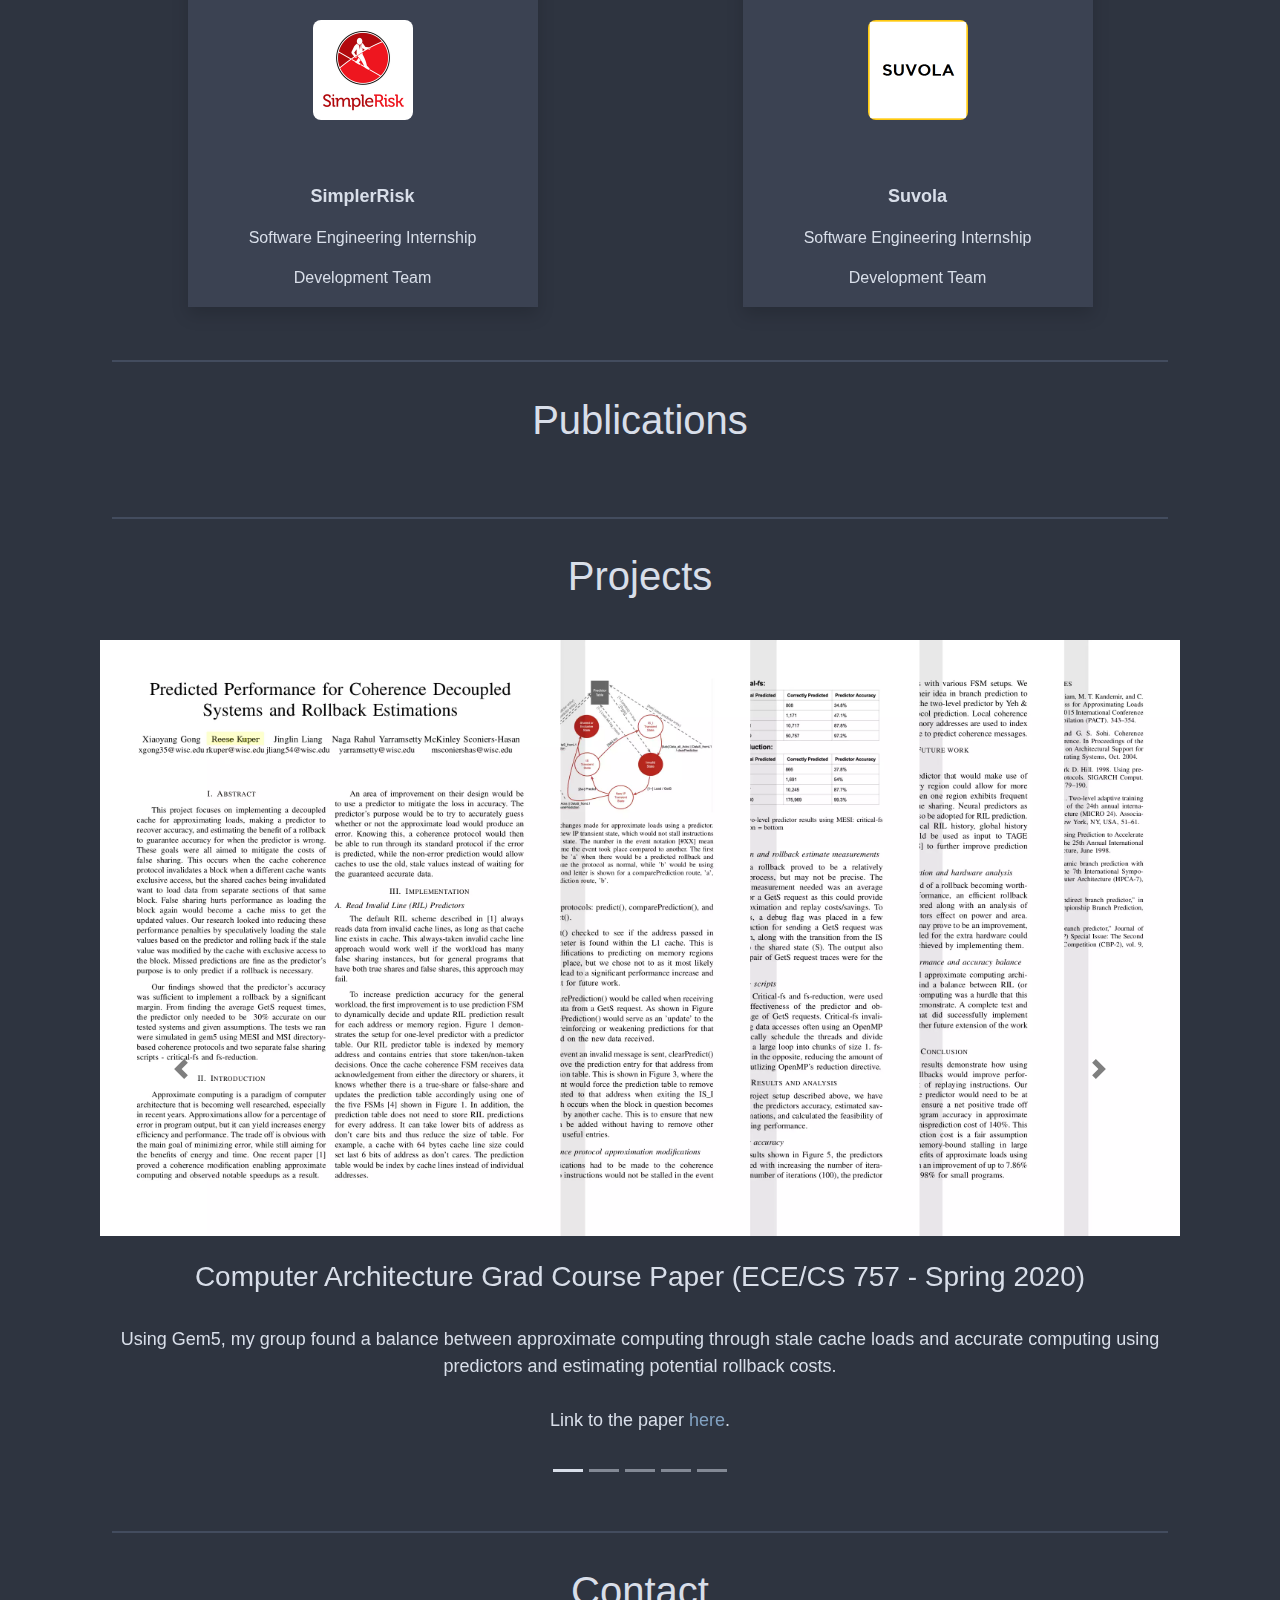
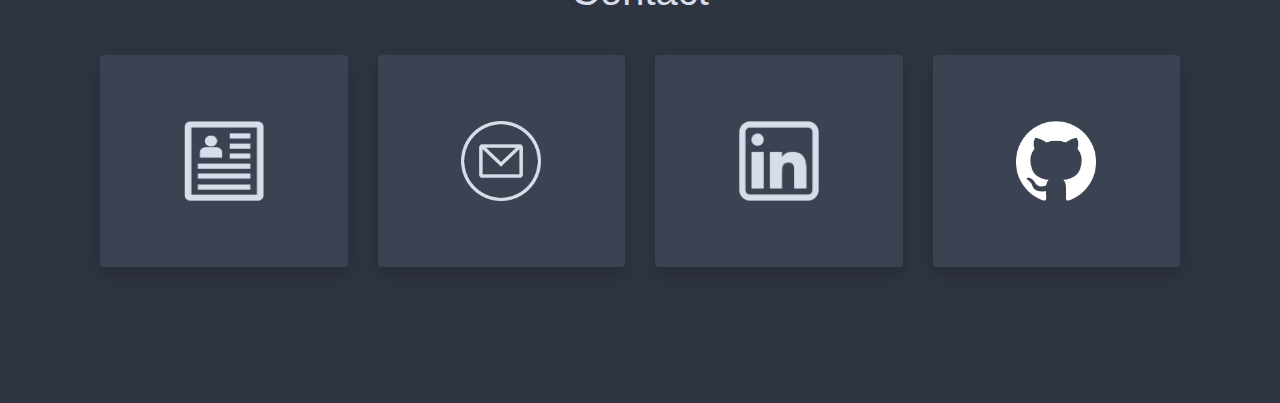
==== commit 7bc960ef: "fixed publications" ====
--- a/index.html
+++ b/index.html
@@ -377,9 +377,9 @@
         <div class="container" style="margin-top: 40px;">
           <div class="row">
             <div class="col">
-              <h2 class="publication-title">[Current work] GPU Architecture Research</h2>
-              <h3 class="publication-people">Matthew Sinclair, Suchita Pati, Reese Kuper</h3>
-              <h3 class="publication-conference-date">Young Architect Workshop (YArch) - February, 2021</h3>
+              <!-- <h2 class="publication-title">[Current work] GPU Architecture Research</h2> -->
+              <!-- <h3 class="publication-people">Matthew Sinclair, Suchita Pati, Reese Kuper</h3> -->
+              <!-- <h3 class="publication-conference-date">Young Architect Workshop (YArch) - February, 2021</h3> -->
 
 
 
--- a/index.css
+++ b/index.css
@@ -1,103 +1,103 @@
-/*																	*/
-/*																	*/
-/*			General/Navbar Section			*/
-/*																	*/
-/*																	*/
+/*                                  */
+/*                                  */
+/*      General/Navbar Section      */
+/*                                  */
+/*                                  */
 
 .main-bar-name {
-	color: #eceff4;
-	font-size: 23px;
-	padding-top: 1px;
+  color: #eceff4;
+  font-size: 23px;
+  padding-top: 1px;
 }
 
 .main-bar-name:hover {
-	color: #eceff4;
+  color: #eceff4;
 }
 
 .navbar {
-	background-color: #3b4252;
+  background-color: #3b4252;
 }
 
 .nav-link {
-	color: #d8dee9;
-	font-size: 16px
+  color: #d8dee9;
+  font-size: 16px
 }
 
 .col-title {
-	text-align: center;
-	color: #d8dee9;
-	margin-bottom: 35px;
+  text-align: center;
+  color: #d8dee9;
+  margin-bottom: 35px;
 }
 
 .navbar-toggler-icon {
-	background-color: #d8dee9;
+  background-color: #d8dee9;
 }
 
 .icon-bar {
-	background-color: #d8dee9;
+  background-color: #d8dee9;
 }
 
 /* Custom font color for all text */
 p {
-	color: #d8dee9;
-	font-size: 18px;
-	/* font-family: 'Rubik', monospace; */
+  color: #d8dee9;
+  font-size: 18px;
+  /* font-family: 'Rubik', monospace; */
 }
 
 /* Separating line for each about section */
 .separator {
-	width: 95%;
-	margin: auto;
-	margin-top: 3%;
-	margin-bottom: 3%;
-	border: 1px solid #434c5e;
-	color: #434c5e;
+  width: 95%;
+  margin: auto;
+  margin-top: 3%;
+  margin-bottom: 3%;
+  border: 1px solid #434c5e;
+  color: #434c5e;
 }
 
 /* Create better color background for button */
 .navbar-toggler {
-	background-color: #434c5e
+  background-color: #434c5e
 }
 
 /* Underline the navbar headers */
 .nav-item > a {
-	position: relative;
-	color: #eceff4;
-	text-decoration: none;
-	padding-top: 10px;
+  position: relative;
+  color: #eceff4;
+  text-decoration: none;
+  padding-top: 10px;
 }
 
 .nav-item > a:hover {
-	color: #eceff4;
+  color: #eceff4;
 }
 
 .nav-item > a::before {
-	content: "";
-	position: absolute;
-	width: 100%;
-	height: 2px;
-	bottom: 0;
-	left: 0;
-	background-color: #eceff4;
-	visibility: hidden;
-	transform: scaleX(0);
-	transition: all 0.3s ease-in-out 0s;
+  content: "";
+  position: absolute;
+  width: 100%;
+  height: 2px;
+  bottom: 0;
+  left: 0;
+  background-color: #eceff4;
+  visibility: hidden;
+  transform: scaleX(0);
+  transition: all 0.3s ease-in-out 0s;
 }
 
 .nav-item > a:hover::before {
-	visibility: visible;
-	transform: scaleX(0.9);
-	color: #eceff4;
+  visibility: visible;
+  transform: scaleX(0.9);
+  color: #eceff4;
 }
 
 /* Center images */
 .full-center {
-	display: table-cell;
-	margin: auto;
-	height: 200px;
-	text-align: center;
-	width: 10000px;
-	vertical-align: middle;
+  display: table-cell;
+  margin: auto;
+  height: 200px;
+  text-align: center;
+  width: 10000px;
+  vertical-align: middle;
 }
 
 /* Allow overlay for cards */
@@ -114,87 +114,87 @@
   font-size: 16px;
   margin: auto;
   text-align: center;
-	z-index: 2;
+  z-index: 2;
 }
 
 .underlay {
   transition: .35s ease;
-	filter: blur(0px);
-	z-index: 1;
+  filter: blur(0px);
+  z-index: 1;
 }
 
 .overlay-button {
-	position: absolute;
-	top: 3.4%;
-	right: 5%;
-	border-radius: 16px;
-	height: 16px;
-	width: 16px;
-	opacity: 0.6;
-	z-index: 2;
+  position: absolute;
+  top: 3.4%;
+  right: 5%;
+  border-radius: 16px;
+  height: 16px;
+  width: 16px;
+  opacity: 0.6;
+  z-index: 2;
 }
 
 .overlay-button:hover {
-	opacity: 1;
-}
-
-
-
-/*												*/
-/*												*/
-/*			About Section			*/
-/*												*/
-/*												*/
+  opacity: 1;
+}
+
+
+
+/*                         */
+/*                         */
+/*      About Section      */
+/*                         */
+/*                         */
 .pic-of-me {
-	border-radius: 16px;
-	border: solid 6px #3b4252;
+  border-radius: 16px;
+  border: solid 6px #3b4252;
 }
 
 .hello {
-	font-size: 40px;
-	font-weight: bold;
+  font-size: 40px;
+  font-weight: bold;
 }
 
 .about {
-	width: 70%;
-	margin: auto auto;
-}
-
-
-
-/*														*/
-/*														*/
-/*			Education Section			*/
-/*														*/
-/*														*/
+  width: 70%;
+  margin: auto auto;
+}
+
+
+
+/*                             */
+/*                             */
+/*      Education Section      */
+/*                             */
+/*                             */
 
 /* School wrappers */
 .school-box {
-	width: 350px;
-	padding-right: 0px;
-	padding-left: 0px;
-	display: table-cell;
-	margin: 0px auto 20px auto;
-	text-align: center;
-	vertical-align: middle;
+  width: 350px;
+  padding-right: 0px;
+  padding-left: 0px;
+  display: table-cell;
+  margin: 0px auto 20px auto;
+  text-align: center;
+  vertical-align: middle;
 }
 
 .school-card {
-	background-color: #3b4252;
-	color: #d8dee9;
-	width: 350px;
-	height: 350px;
-	outline: none;
-	border: none;
+  background-color: #3b4252;
+  color: #d8dee9;
+  width: 350px;
+  height: 350px;
+  outline: none;
+  border: none;
 }
 
 .school-collapse-card {
-	background-color: #3b4252;
-	padding: 10px;
-	color: #d8dee9;
-	width: 350px;
-	outline: none;
-	border: none;
+  background-color: #3b4252;
+  padding: 10px;
+  color: #d8dee9;
+  width: 350px;
+  outline: none;
+  border: none;
 }
 
 .degree-type {
@@ -207,98 +207,98 @@
 
 /* Button Effects */
 .school-button {
-	background-color: #3b4252;
-	border: none;
-	padding-left: 0px;
-	padding-right: 0px;
-	outline: none;
+  background-color: #3b4252;
+  border: none;
+  padding-left: 0px;
+  padding-right: 0px;
+  outline: none;
 }
 
 .school-button:hover {
-	background-color: #3b4252;
-	border: none;
-	outline: none;
+  background-color: #3b4252;
+  border: none;
+  outline: none;
 }
 
 .school-button:active {
-	background-color: #3b4252;
-	border: none;
-	outline: none;
+  background-color: #3b4252;
+  border: none;
+  outline: none;
 }
 
 .school-button:focus {
-	border: none;
-	outline: none;
+  border: none;
+  outline: none;
 }
 
 .school-name {
-	text-align: center;
-	font-size: 18px;
-	font-weight: bold;
+  text-align: center;
+  font-size: 18px;
+  font-weight: bold;
 }
 
 .school-major {
-	text-align: center;
-	font-size: 16px;
+  text-align: center;
+  font-size: 16px;
 }
 
 .school-overlay-info {
-	color: #d8dee9;
-	margin: auto;
-	text-align: center;
-	font-size: 26px;
+  color: #d8dee9;
+  margin: auto;
+  text-align: center;
+  font-size: 26px;
 }
 
 .school-stats-table {
-	border: none !important;
-	color: #d8dee9;
-	margin: 0px auto;
+  border: none !important;
+  color: #d8dee9;
+  margin: 0px auto;
 }
 
 .school-gpa {
-	border: none !important;
-	text-align: right;
-	padding-right: 20px !important;
-	font-size: 16px;
+  border: none !important;
+  text-align: right;
+  padding-right: 20px !important;
+  font-size: 16px;
 }
 
 .school-dates {
-	border: none !important;
-	text-align: left;
-	padding-left: 20px !important;
-	font-size: 16px;
+  border: none !important;
+  text-align: left;
+  padding-left: 20px !important;
+  font-size: 16px;
 }
 
 /* Fix table border problems */
 .school-courses {
-	width: 350px;
-	background-color: #3b4252;
-	border-top: dashed 2px;
-	border-color: #2e3440;
-	text-align: left;
-	margin: 0px auto;
+  width: 350px;
+  background-color: #3b4252;
+  border-top: dashed 2px;
+  border-color: #2e3440;
+  text-align: left;
+  margin: 0px auto;
 }
 
 .course-item {
-	border: none !important;
-	color: #d8dee9;
-	padding-top: 5px !important;
-	font-size: 16px;
+  border: none !important;
+  color: #d8dee9;
+  padding-top: 5px !important;
+  font-size: 16px;
 }
 
 .course-table {
-	margin-bottom: 0px;
+  margin-bottom: 0px;
 }
 
 .course-list {
-	padding: 10px 10px 0px 25px;
-	margin: 0px;
-	color: #d8dee9;
+  padding: 10px 10px 0px 25px;
+  margin: 0px;
+  color: #d8dee9;
 }
 
 .course-bullet {
-	padding-bottom: 15px;
-	font-size: 16px;
+  padding-bottom: 15px;
+  font-size: 16px;
 }
 
 li div {
@@ -312,227 +312,233 @@
 
 
 
-/*															*/
-/*															*/
-/*		  Experience Section			*/
-/*														  */
-/*															*/
+/*                              */
+/*                              */
+/*      Experience Section      */
+/*                              */
+/*                              */
 
 /* School wrappers */
 .experience-box {
-	width: 350px;
-	padding-right: 0px;
-	padding-left: 0px;
-
-	display: table-cell;
-	margin: 0px auto 20px auto;
-	text-align: center;
-	vertical-align: middle;
+  width: 350px;
+  padding-right: 0px;
+  padding-left: 0px;
+
+  display: table-cell;
+  margin: 0px auto 20px auto;
+  text-align: center;
+  vertical-align: middle;
 }
 
 .experience-overlay-info {
-	color: #d8dee9;
-	margin: auto;
-	text-align: center;
-	font-size: 26px;
+  color: #d8dee9;
+  margin: auto;
+  text-align: center;
+  font-size: 26px;
 }
 
 .experience-card {
-	background-color: #3b4252;
-	color: #d8dee9;
-	width: 350px;
-	height: 350px;
-	outline: none;
-	border: none;
+  background-color: #3b4252;
+  color: #d8dee9;
+  width: 350px;
+  height: 350px;
+  outline: none;
+  border: none;
 }
 
 .experience-collapse-card {
-	background-color: #3b4252;
-	padding: 10px;
-	color: #d8dee9;
-	width: 350px;
-	outline: none;
-	border: none;
+  background-color: #3b4252;
+  padding: 10px;
+  color: #d8dee9;
+  width: 350px;
+  outline: none;
+  border: none;
 }
 
 /* Button Effects */
 .experience-button {
-	background-color: #3b4252;
-	border: none;
-	padding-left: 0px;
-	padding-right: 0px;
-	outline: none;
+  background-color: #3b4252;
+  border: none;
+  padding-left: 0px;
+  padding-right: 0px;
+  outline: none;
 }
 
 .experience-button:hover {
-	background-color: #3b4252;
-	border: none;
-	outline: none;
+  background-color: #3b4252;
+  border: none;
+  outline: none;
 }
 
 .experience-button:active {
-	background-color: #3b4252;
-	border: none;
-	outline: none;
+  background-color: #3b4252;
+  border: none;
+  outline: none;
 }
 
 .experience-button:focus {
-	border: none;
-	outline: none;
+  border: none;
+  outline: none;
 }
 
 /* Card info */
 .experience-company {
-	text-align: center;
-	font-size: 18px;
-	font-weight: bold;
+  text-align: center;
+  font-size: 18px;
+  font-weight: bold;
 }
 
 .experience-area {
-	text-align: center;
-	font-size: 16px;
+  text-align: center;
+  font-size: 16px;
 }
 
 .experience-team {
-	text-align: center;
-	font-size: 16px;
+  text-align: center;
+  font-size: 16px;
 }
 
 .experience-stats-table {
-	border: none !important;
-	color: #d8dee9;
-	margin: 0px auto;
+  border: none !important;
+  color: #d8dee9;
+  margin: 0px auto;
 }
 
 .experience-weeks {
-	border: none !important;
-	text-align: right;
-	padding-right: 20px !important;
-	font-size: 16px;
+  border: none !important;
+  text-align: right;
+  padding-right: 20px !important;
+  font-size: 16px;
 }
 
 .experience-date {
-	border: none !important;
-	text-align: left;
-	padding-left: 20px !important;
-	font-size: 16px;
+  border: none !important;
+  text-align: left;
+  padding-left: 20px !important;
+  font-size: 16px;
 }
 
 
 /* Fix table border problems */
 .experience-collapse-list {
-	width: 350px;
-	background-color: #3b4252;
-	border-top: dashed 2px;
-	border-color: #2e3440;
-	text-align: left;
-	margin: 0px auto;
+  width: 350px;
+  background-color: #3b4252;
+  border-top: dashed 2px;
+  border-color: #2e3440;
+  text-align: left;
+  margin: 0px auto;
 }
 
 .experience-list {
-	padding: 10px 10px 0px 25px;
-	margin: 0px;
-	color: #d8dee9;
+  padding: 10px 10px 0px 25px;
+  margin: 0px;
+  color: #d8dee9;
 }
 
 .experience-bullet {
-	padding-bottom: 15px;
-	font-size: 16px;
-}
-
-
-
-/*					    									*/
-/*			    											*/
-/*		  Publications Section			*/
-/*							    							*/
-/*									    					*/
+  padding-bottom: 15px;
+  font-size: 16px;
+}
+
+
+
+/*                                 */
+/*                                 */
+/*      Publications Section       */
+/*                                 */
+/*                                 */
 
 .year {
 
 }
 
 .publication-title {
-
+  font-size: 20px;
+  color: #d8dee9;
+  line-height: 16px;
 }
 
 .publication-people {
-
+  font-size: 15px;
+  color: #9fa2a8;
+  line-height: 20px;
 }
 
 .publication-conference-date {
-
-}
-
-
-
-/*														*/
-/*														*/
-/*			Projects Section			*/
-/*														*/
-/*														*/
+  font-size: 15px;
+  color: #9fa2a8;
+  line-height: 14px;
+}
+
+
+
+/*                             */
+/*                             */
+/*      Projects Section       */
+/*                             */
+/*                             */
 
 .carousel-control-prev-icon {
-	background-image: url("data:image/svg+xml;charset=utf8,%3Csvg xmlns='http://www.w3.org/2000/svg' fill='%3b4252' viewBox='0 0 8 8'%3E%3Cpath d='M5.25 0l-4 4 4 4 1.5-1.5-2.5-2.5 2.5-2.5-1.5-1.5z'/%3E%3C/svg%3E") !important;
-		}
+  background-image: url("data:image/svg+xml;charset=utf8,%3Csvg xmlns='http://www.w3.org/2000/svg' fill='%3b4252' viewBox='0 0 8 8'%3E%3Cpath d='M5.25 0l-4 4 4 4 1.5-1.5-2.5-2.5 2.5-2.5-1.5-1.5z'/%3E%3C/svg%3E") !important;
+    }
 
 .carousel-control-next-icon {
-	background-image: url("data:image/svg+xml;charset=utf8,%3Csvg xmlns='http://www.w3.org/2000/svg' fill='%3b4252' viewBox='0 0 8 8'%3E%3Cpath d='M2.75 0l-1.5 1.5 2.5 2.5-2.5 2.5 1.5 1.5 4-4-4-4z'/%3E%3C/svg%3E") !important;
+  background-image: url("data:image/svg+xml;charset=utf8,%3Csvg xmlns='http://www.w3.org/2000/svg' fill='%3b4252' viewBox='0 0 8 8'%3E%3Cpath d='M2.75 0l-1.5 1.5 2.5 2.5-2.5 2.5 1.5 1.5 4-4-4-4z'/%3E%3C/svg%3E") !important;
 }
 
 .carousel-indicators > li {
-	background-color: #d8dee9;
+  background-color: #d8dee9;
 }
 
 .project-title {
-	text-align: center;
-	color: #d8dee9;
+  text-align: center;
+  color: #d8dee9;
 }
 
 .project-description {
-	text-align: center;
-	color: #d8dee9;
+  text-align: center;
+  color: #d8dee9;
 }
 
 .multi-item {
-	display: inline-block !important;
+  display: inline-block !important;
 }
 
 .project-download {
-	color: #81a1c1;
+  color: #81a1c1;
 }
 
 .project-download:hover {
-	color: #88c0d0;
-	text-decoration: none;
-}
-
-
-/*													*/
-/*													*/
-/*			Contact Section			*/
-/*													*/
-/*													*/
+  color: #88c0d0;
+  text-decoration: none;
+}
+
+
+/*                           */
+/*                           */
+/*      Contact Section      */
+/*                           */
+/*                           */
 
 .contact-block {
-	display: table-cell;
-	margin: 0px auto 25px auto;
-	text-align: center;
-	vertical-align: middle;
+  display: table-cell;
+  margin: 0px auto 25px auto;
+  text-align: center;
+  vertical-align: middle;
 }
 
 .contact-button {
-	background-color: #3b4252;
-	border: none;
-}
-
-
-
-/*									*/
-/*									*/
-/*			DEBUG				*/
-/*									*/
-/*									*/
+  background-color: #3b4252;
+  border: none;
+}
+
+
+
+/*                  */
+/*                  */
+/*      DEBUG       */
+/*                  */
+/*                  */
 .border-debug {
-	border: solid white 1px;
-}
+  border: solid white 1px;
+}
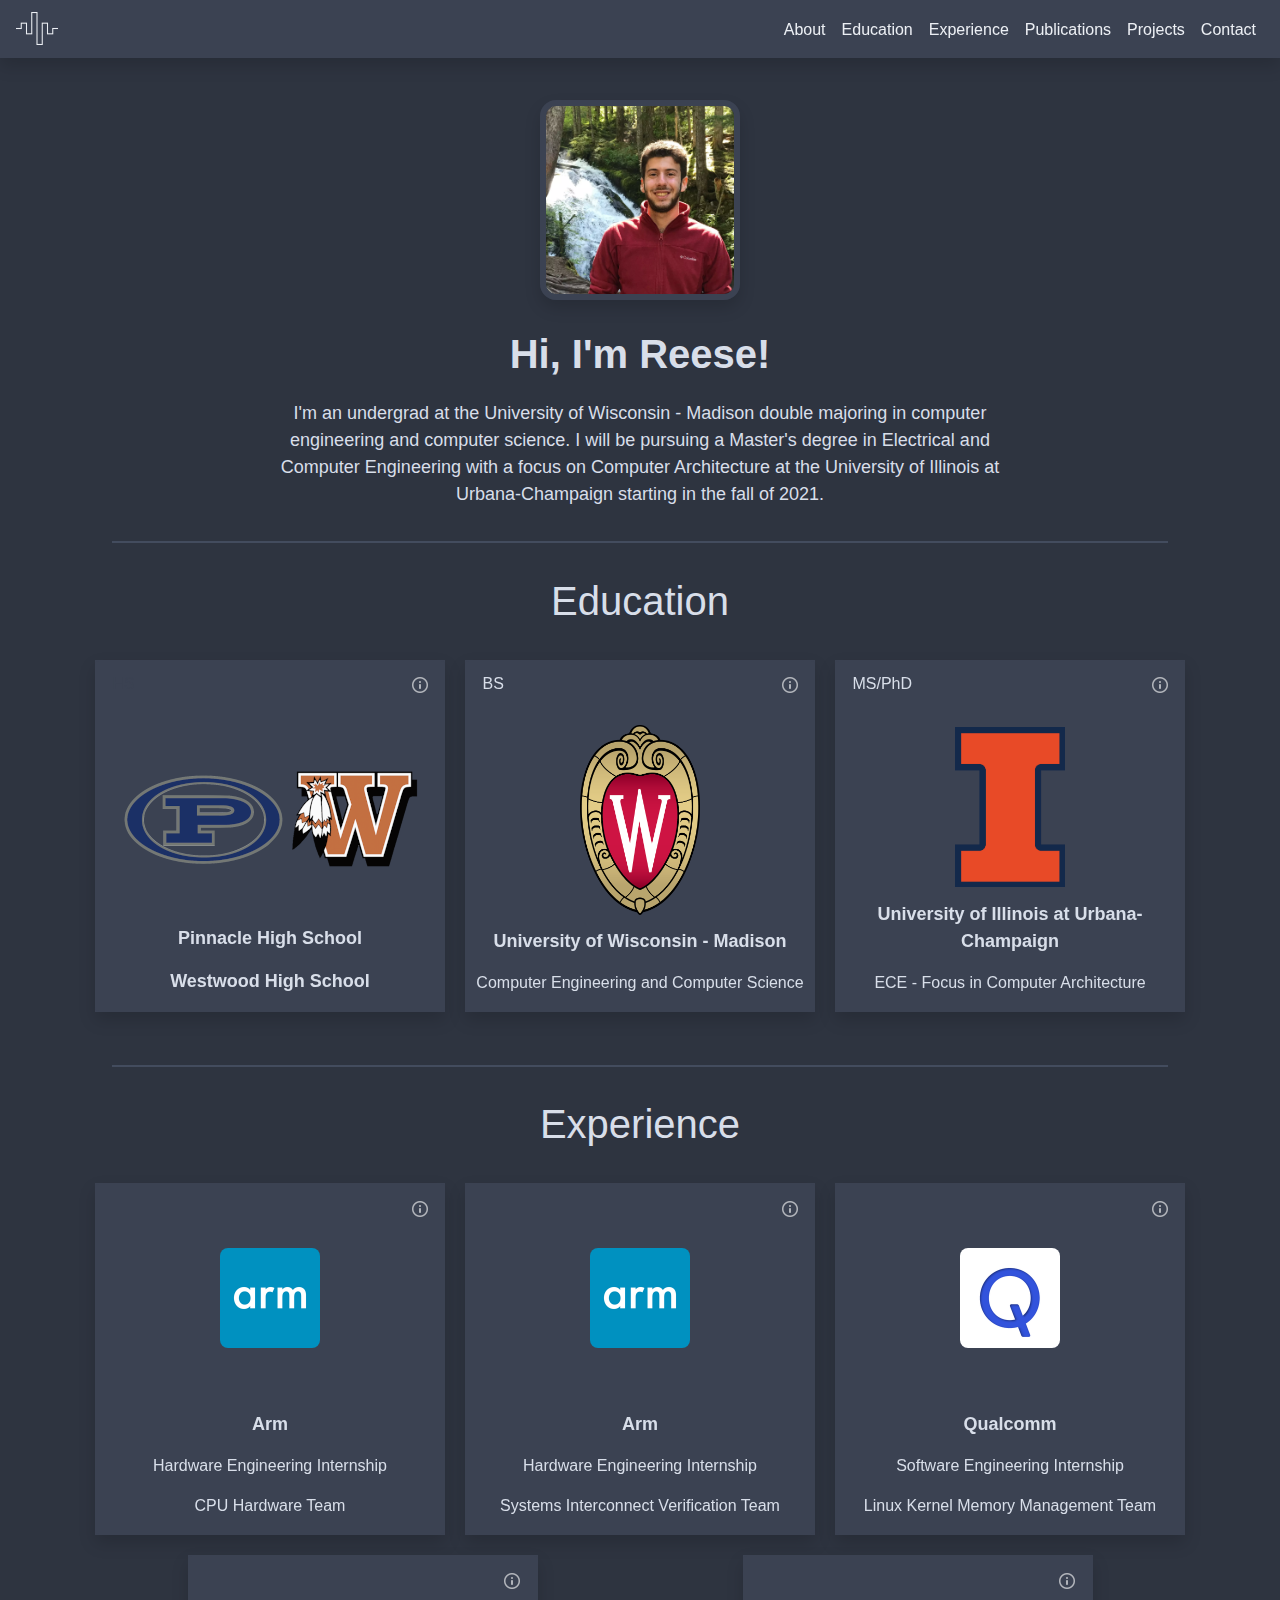
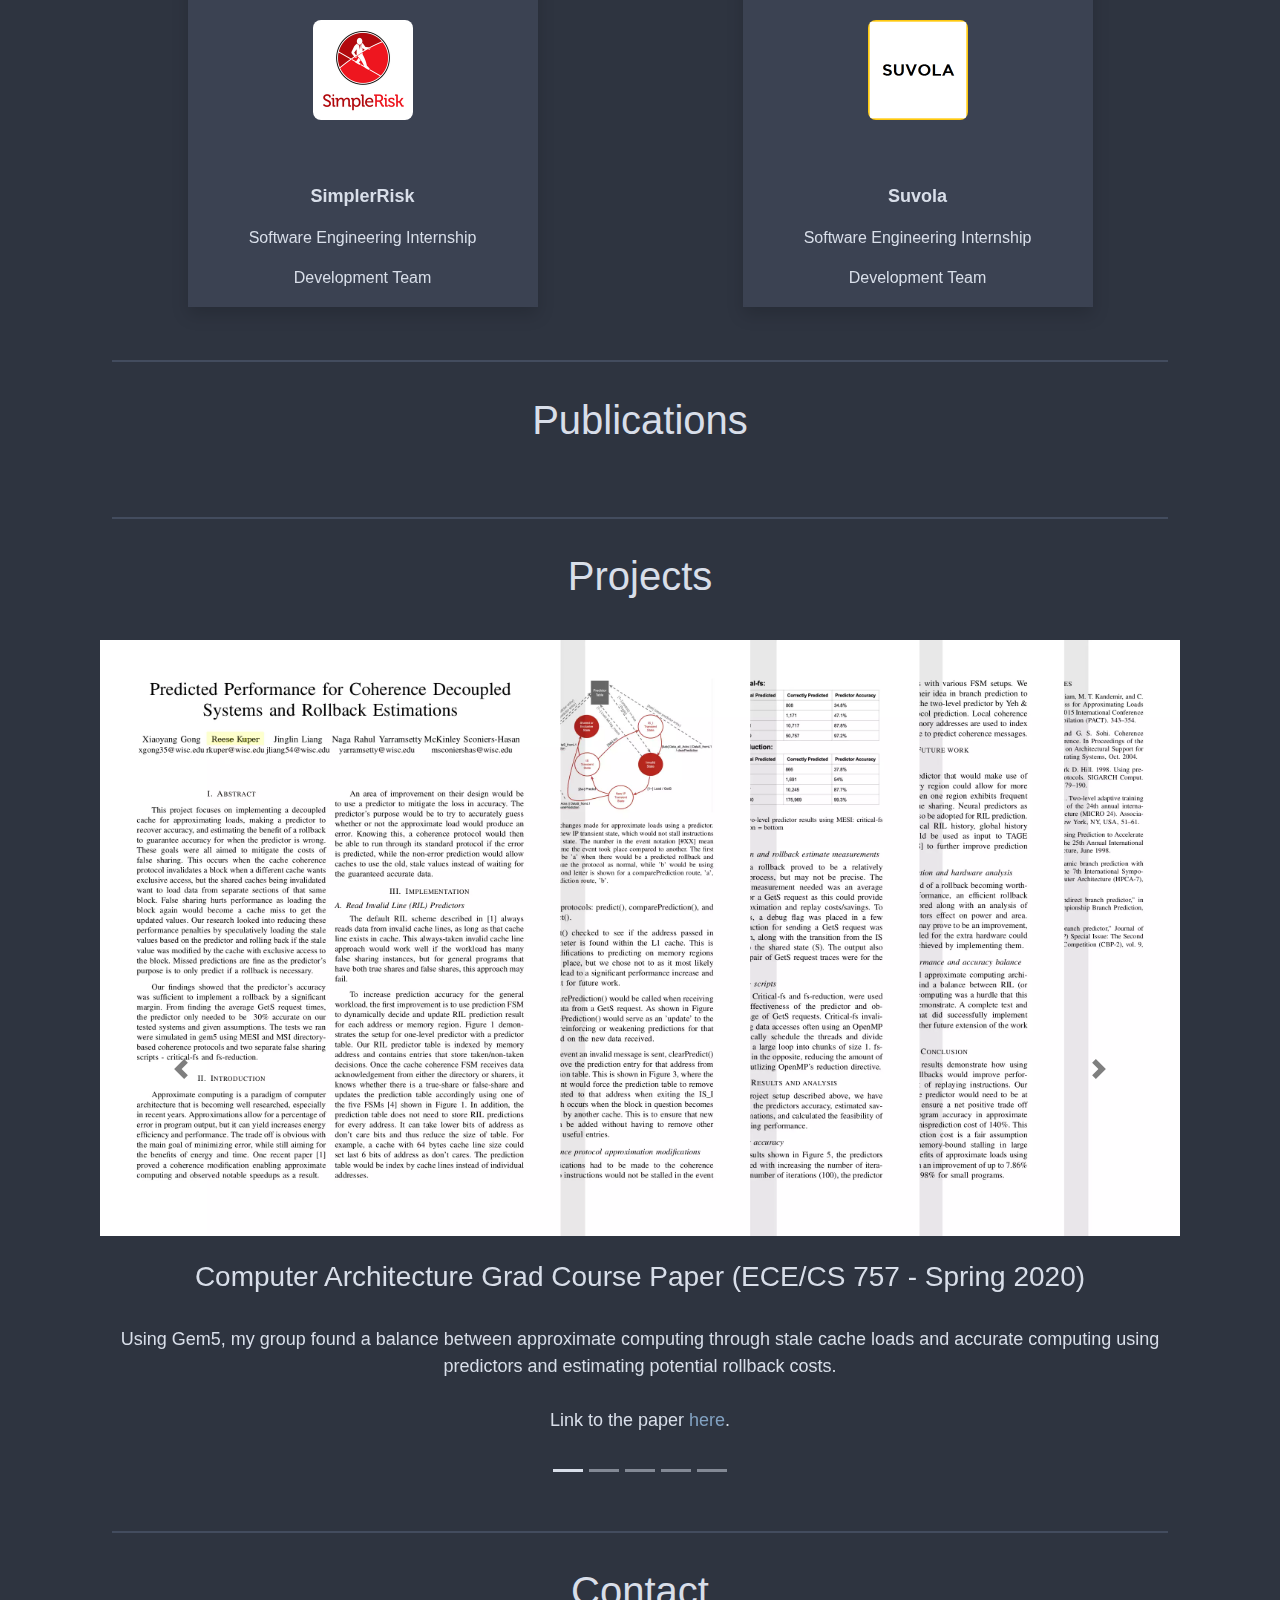
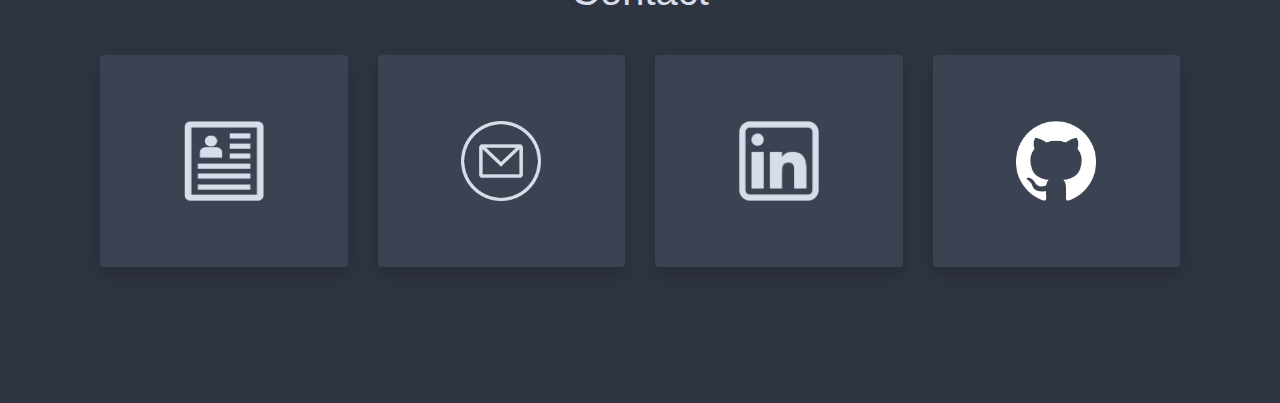
==== commit 0229a44c: "Minor changes to degree types" ====
--- a/index.html
+++ b/index.html
@@ -162,7 +162,7 @@
               <button type="button" data-toggle="collapse" href="#collapse-grad" class="school-button shadow">
                 <div class="card school-card" id="underlay-grad">
                   <div class="overlay card school-card" id="overlay-grad" style="opacity: 0;">
-                    <p class="school-overlay-info">2021-2023 (Expected)</p>
+                    <p class="school-overlay-info">2021-2026 (Expected)</p>
                     <p class="school-overlay-info">GPA: ----/4.000</p>
                     <p class="school-overlay-info">Advisor: Nam Sung Kim</p>
                   </div>
@@ -171,7 +171,7 @@
                           'underlay-grad', 'underlay', 'button-grad');">
                     <img src="images/general/info.png" height="16" width="16">
                   </div>
-                  <p class="degree-type underlay">MS</p>
+                  <p class="degree-type underlay">MS/PhD</p>
                   <img class="underlay" src="images/education/uiuc.png" width="110" height="160"
                   style="margin: auto">
                   <p class="school-name underlay">University of Illinois at Urbana-Champaign</p>
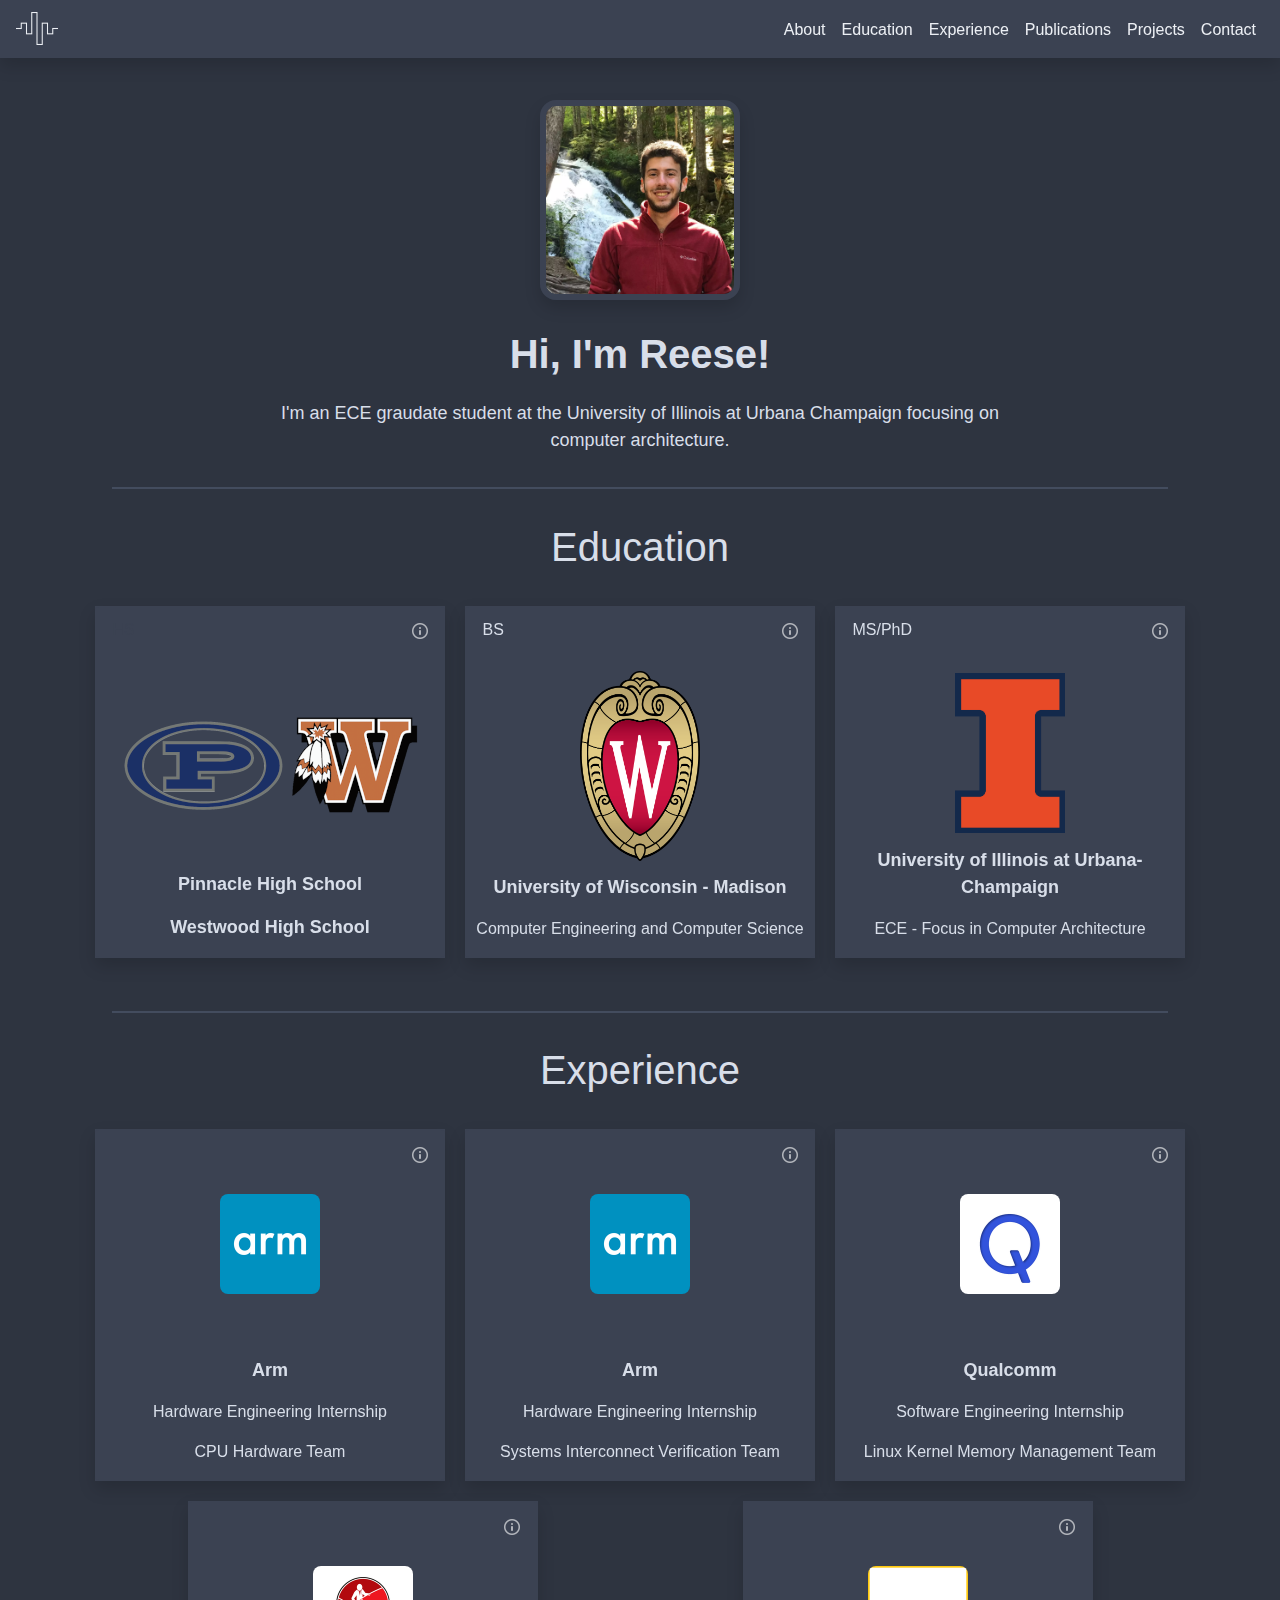
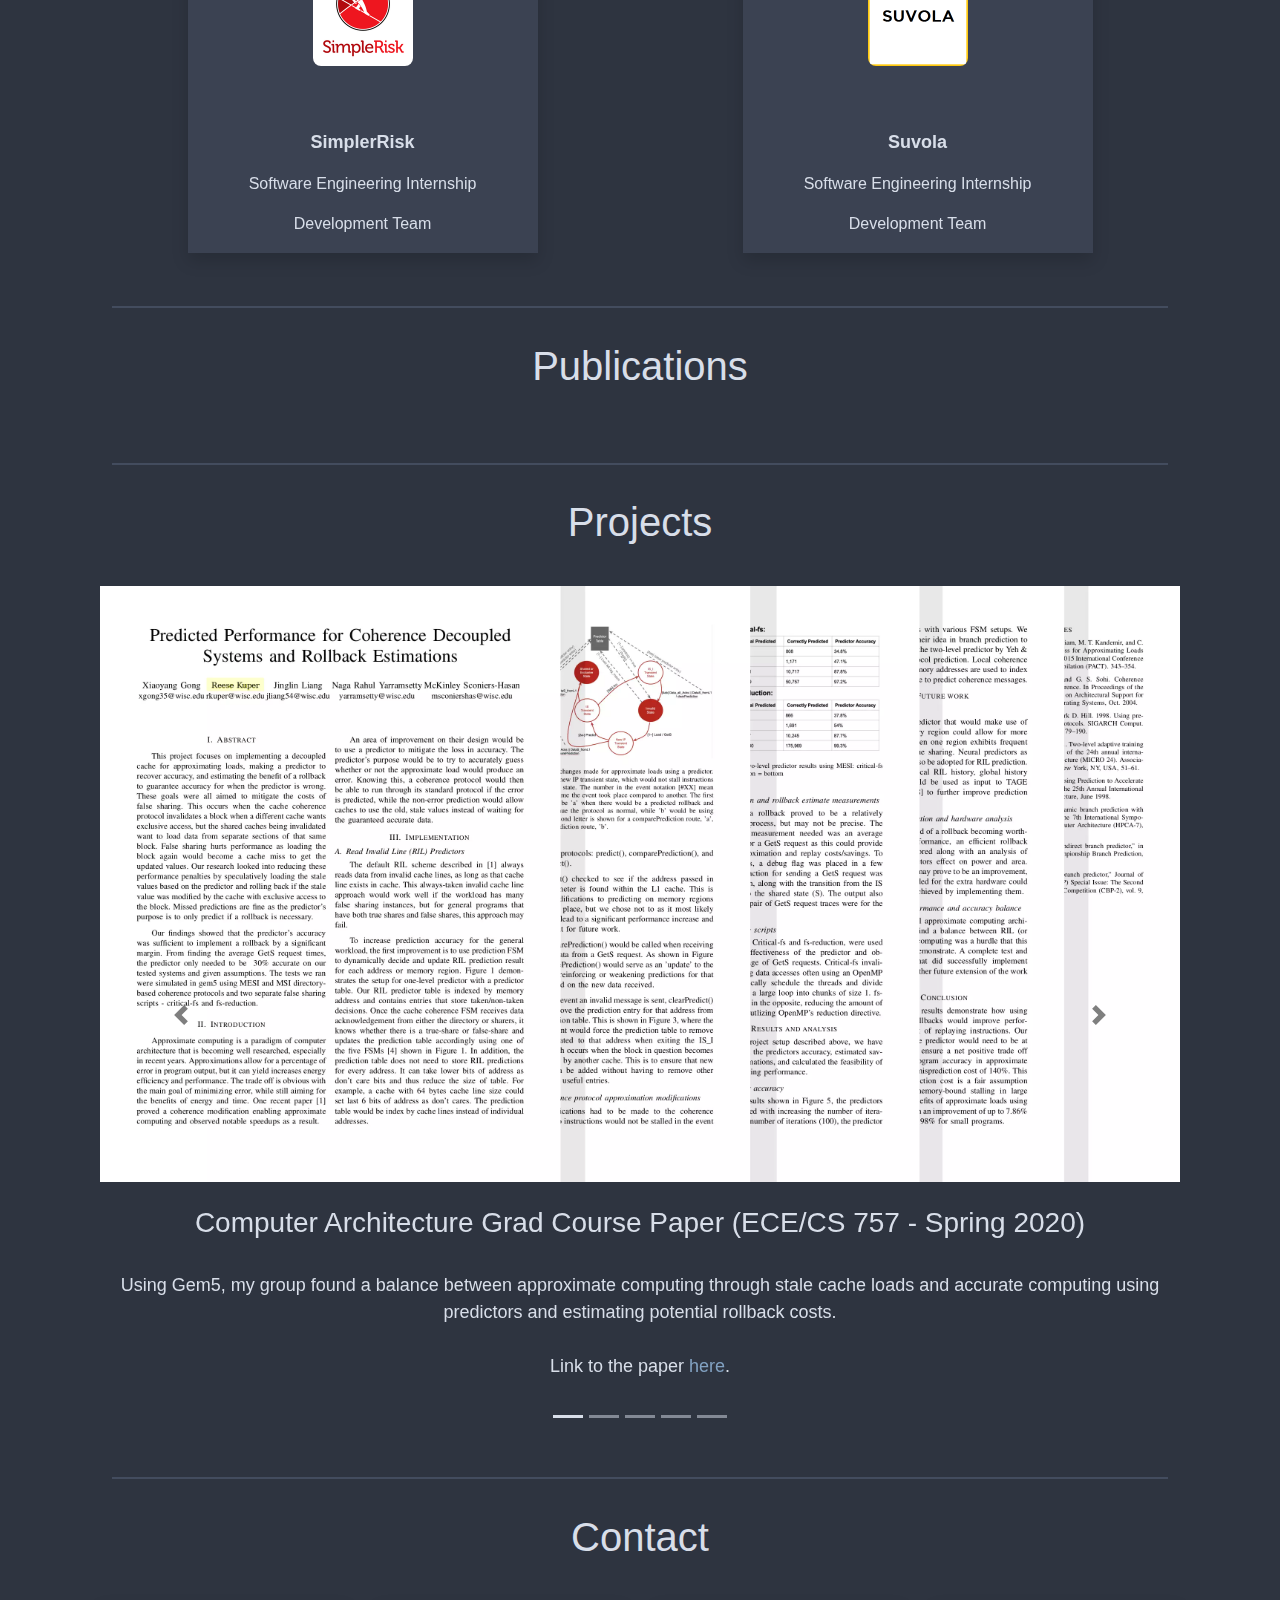
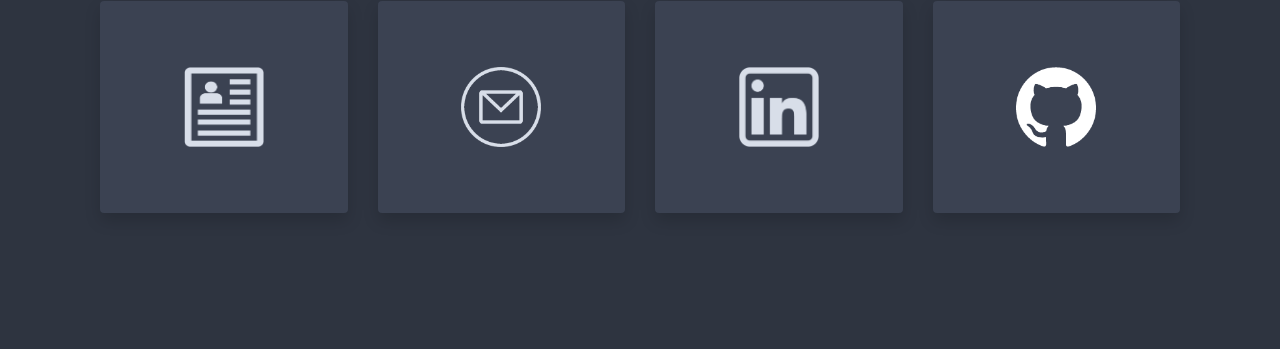
==== commit f051bafe: "updated about section" ====
--- a/index.html
+++ b/index.html
@@ -67,11 +67,8 @@
         <div style="text-align: center;">
           <br>
           <p class="hello">Hi, I'm Reese!</p>
-          <p class="about">I'm an undergrad at the University of Wisconsin - Madison
-          double majoring in computer engineering and computer science. I will be pursuing
-          a Master's degree in Electrical and Computer Engineering with a focus on Computer
-          Architecture at the University of Illinois at Urbana-Champaign starting in the fall
-          of 2021.</p>
+          <p class="about">I'm an ECE graudate student at the University of Illinois at Urbana Champaign
+          focusing on computer architecture.</p>
         </div>
       </div>
     </div>
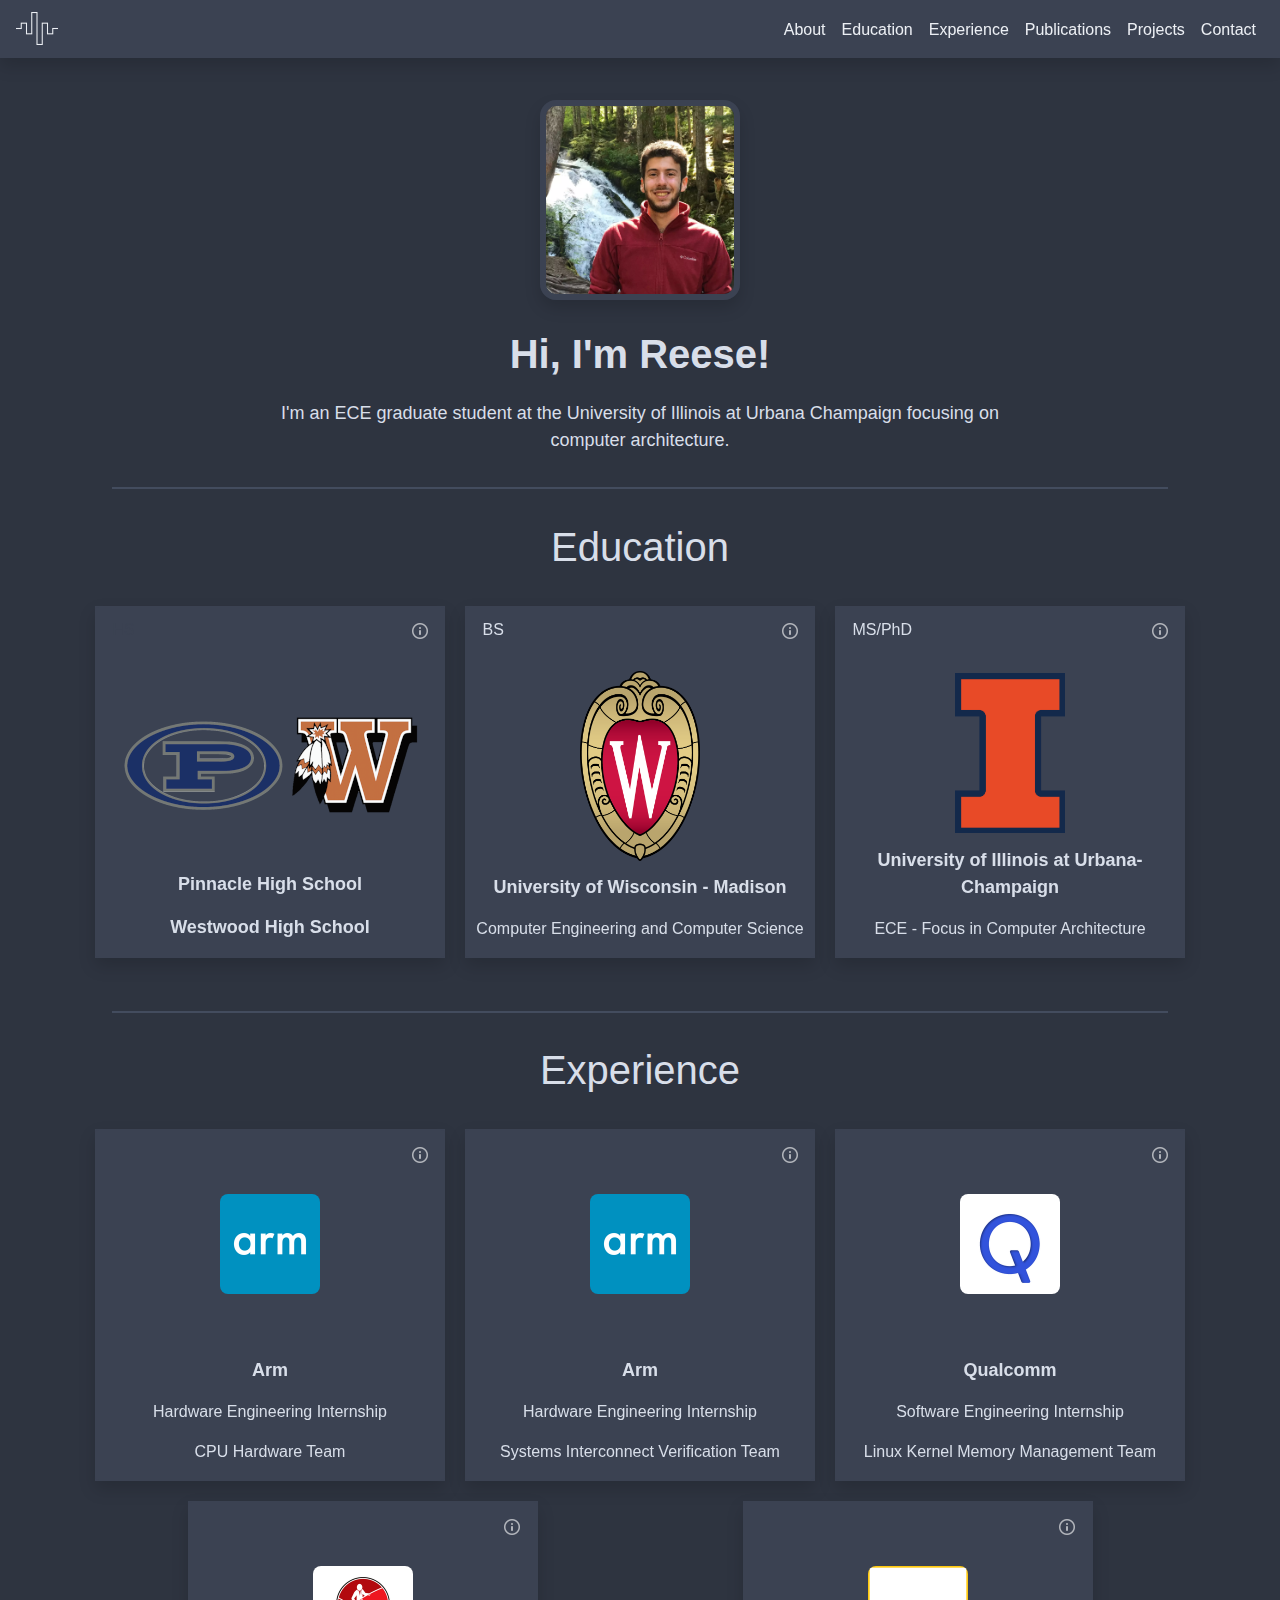
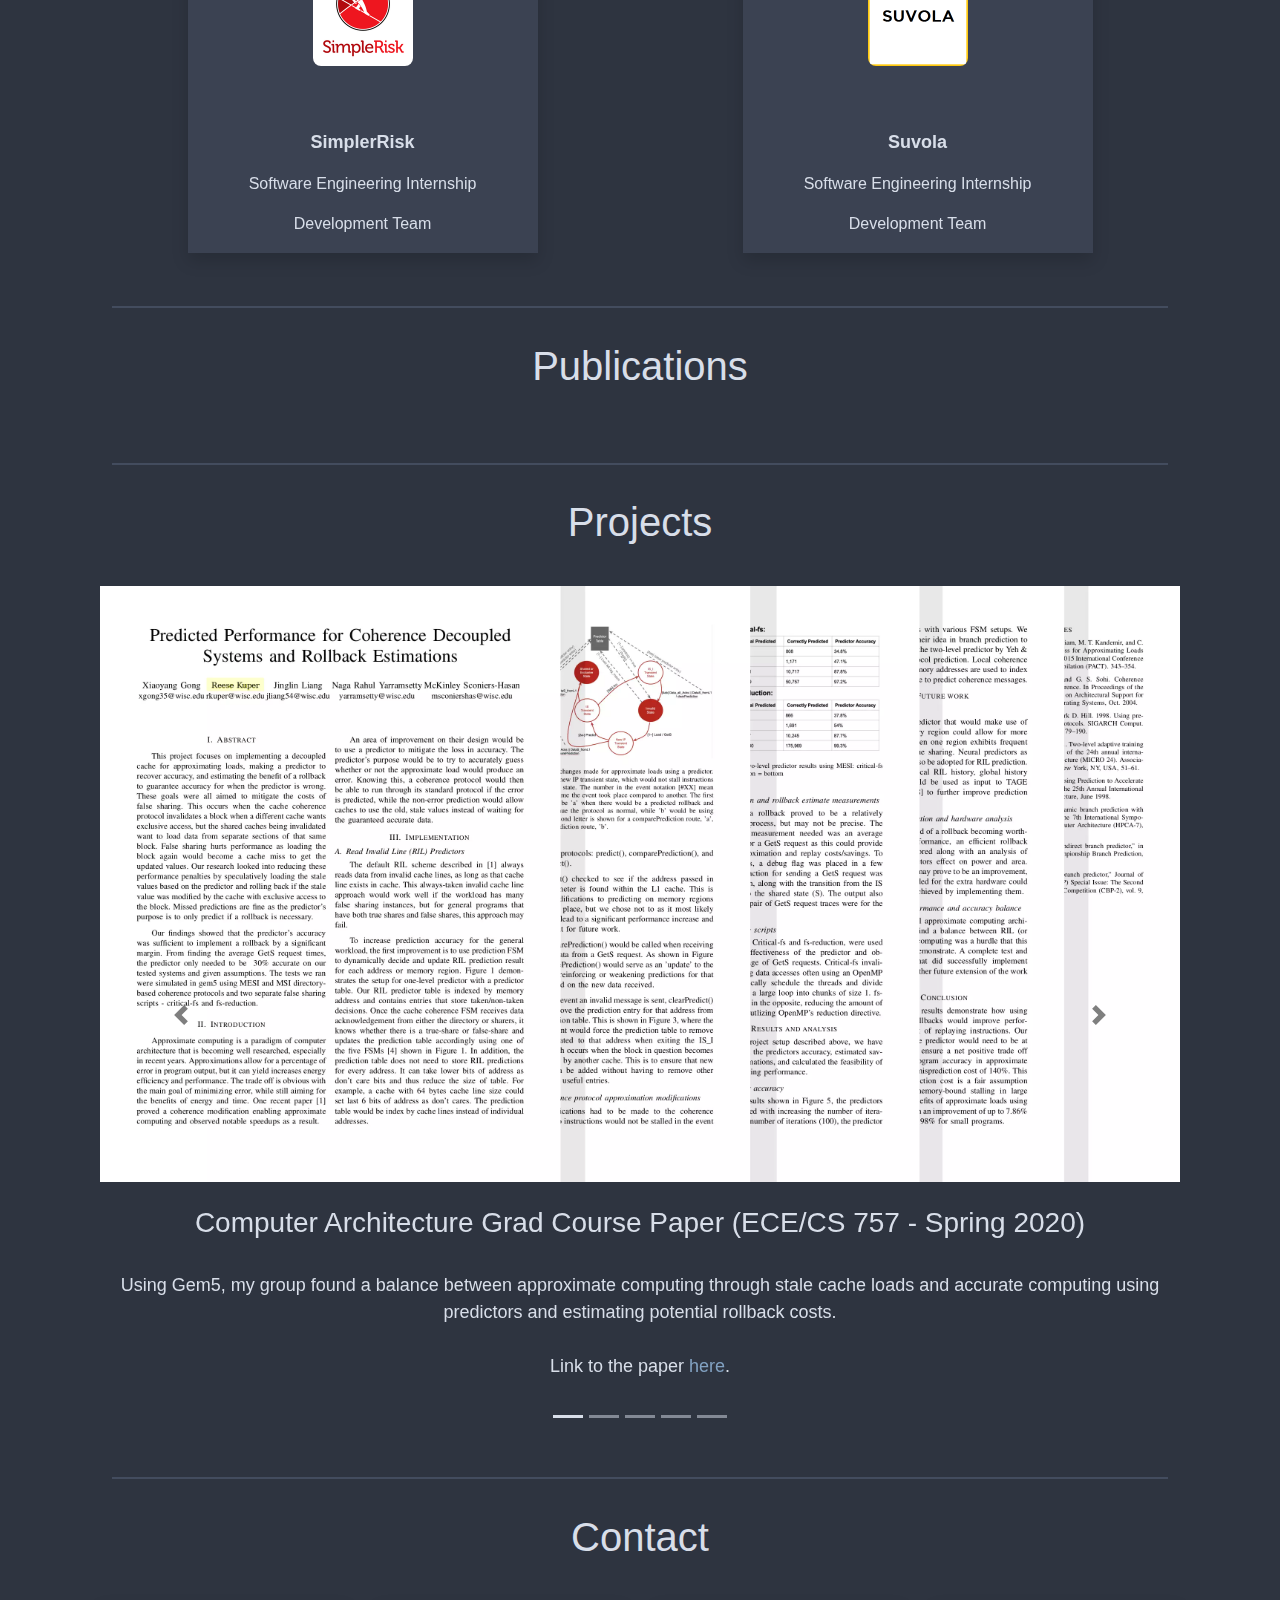
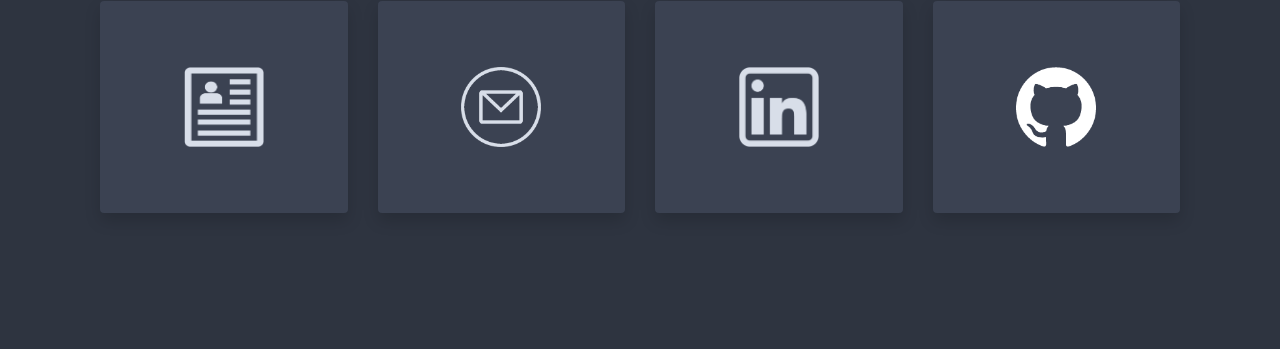
==== commit 01352113: "Fixed typo" ====
--- a/index.html
+++ b/index.html
@@ -67,7 +67,7 @@
         <div style="text-align: center;">
           <br>
           <p class="hello">Hi, I'm Reese!</p>
-          <p class="about">I'm an ECE graudate student at the University of Illinois at Urbana Champaign
+          <p class="about">I'm an ECE graduate student at the University of Illinois at Urbana Champaign
           focusing on computer architecture.</p>
         </div>
       </div>
